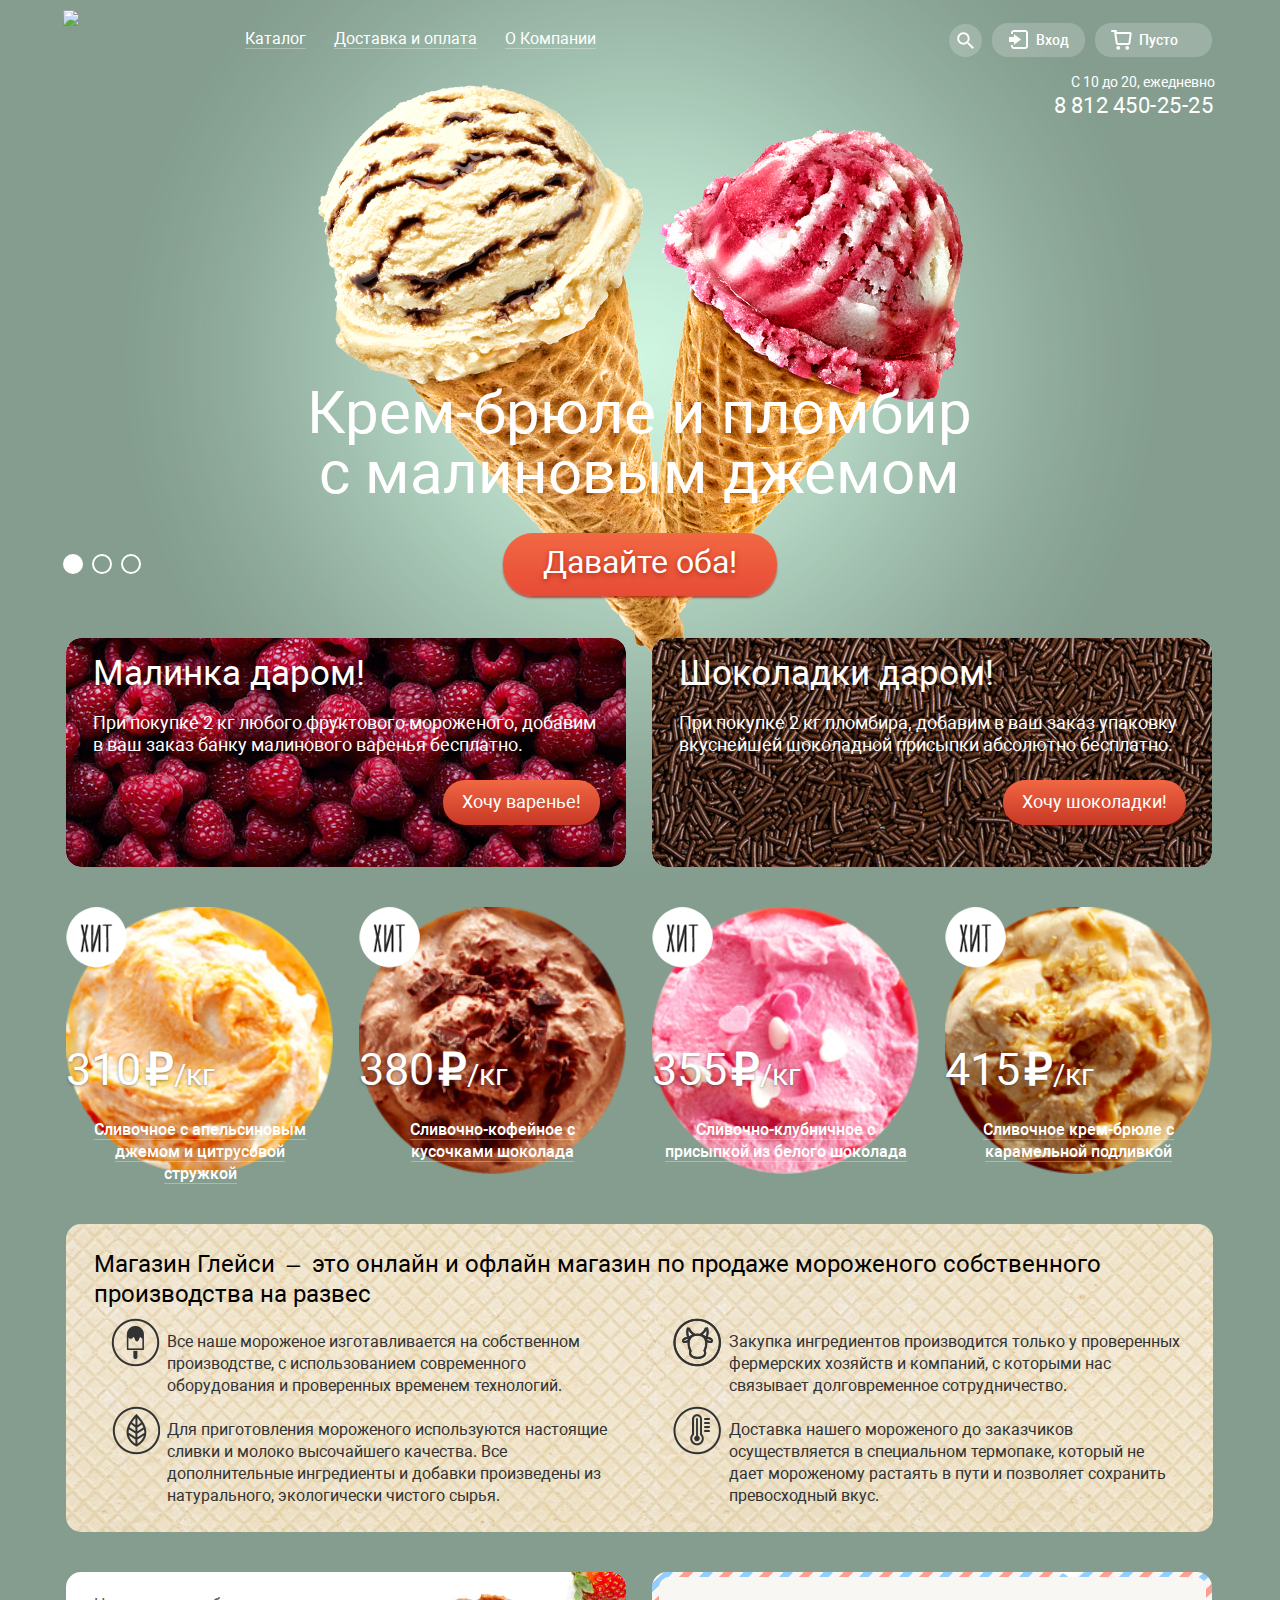
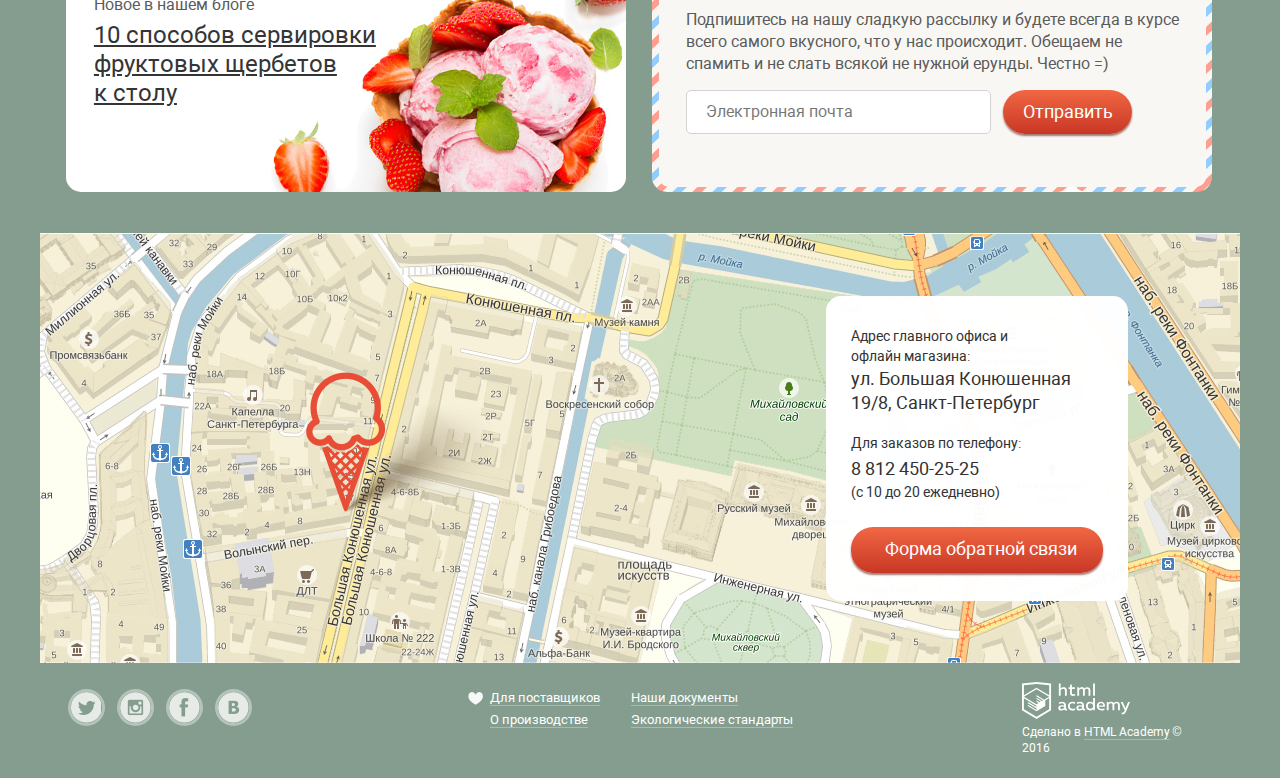
==== index.html @ 8b1af9d6 "Оптимизация" ====
<!DOCTYPE html>
<html lang="ru">
  <head>
    <meta charset="utf-8">
    <title>HTML Academy: Глейси</title>
    <meta name="keywords" content="">
    <meta name="description" content="">
    <link href="css/normalize.css" rel="stylesheet">
<!--    <link href='https://fonts.googleapis.com/css?family=Roboto:400,300,500,700,900&subset=cyrillic,latin' rel='stylesheet' type='text/css'>-->
    <link href=".min.css/style-min.css" rel="stylesheet">
  </head>  
  <body>
    <input type="radio" id="btn-1" name="toggle" checked>
    <input type="radio" id="btn-2" name="toggle">
    <input type="radio" id="btn-3" name="toggle">
    <div class="toggler-bg">
<!-- Хедер  -->
    <header class="main-page">
      <div class="header box-center">        
        <div class="logo">
          <img src="img/logo.svg" alt="Логотип компании" width="154" height="64">
        </div>
        <nav class="main-menu">
          <ul class="menu-list">
            <li class="catalog-list"><a href="#">Каталог</a>
              <ul class="menu-catalog">
                <li><a class="menu-item new" href="#">Новинки</a></li>
                <li><a class="menu-item" href="catalog.html">Сливочное</a></li>
                <li><a class="menu-item" href="#">Щербеты</a></li>
                <li><a class="menu-item" href="#">Фруктовый лед</a></li>
                <li><a class="menu-item" href="#">Мелорин</a></li>
              </ul>
            </li>
            <li><a href="#">Доставка и оплата</a></li>
            <li><a href="#">О Компании</a></li>          
          </ul>
        </nav>
        <div class="user">
          <div class="user-search">
            <a class="user-btn-search" href="search.html">Поиск</a>
            <div class="modal-content modal-search">
              <form class="search" action="http://example.ru/" method="get">
                <input class="modal-field" type="search" id="search-field" required>
                <div class="label-box">
                  <label class="modal-label" for="search-field">Что ищем?</label>
                </div>
              </form>
            </div>
          </div>
          <div class="user-login">
            <a class="user-btn-login" href="login.html">Вход</a>
            <div class="modal-content modal-enter">
              <form class="enter" action="http://example.ru/" method="get">
                <input class="modal-field" type="text" id="email-f" required>
                <div class="label-box">
                  <label class="modal-label" for="email-f">Электронная почта</label>
                </div>
                <input class="modal-field" type="password" id="password-field" required>
                <div class="label-box">
                  <label class="modal-label" for="password-field">Пароль</label>
                </div>
                <button class="mini-btn">Войти</button>
              </form>
              <div class="helper-wrapper">
                <div class="helper">
                  <a class="forget-pass" href="#">Забыли пароль?</a>
                  <a class="new-registration" href="#">Новая регистрация</a>
                </div>
              </div>
            </div>
          </div>
          <div class="user-basket">
            <a class="user-btn-basket" href="basket.html">Пусто</a>
            <div class="modal-content modal-basket-full">
              <div class="product-table">
                <div class="table-row">
                  <div class="table-cell cell-delete"></div>
                  <div class="table-cell cell-icon"></div>
                  <div class="table-cell cell-name"></div>
                  <div class="table-cell cell-amount"></div>
                  <div class="table-cell cell-price">300</div>
                </div>
                <div class="table-row">
                  <div class="table-cell cell-delete"></div>
                  <div class="table-cell cell-icon"></div>
                  <div class="table-cell cell-name"></div>
                  <div class="table-cell cell-amount"></div>
                  <div class="table-cell cell-price">450</div>
                </div>
                <span class="summ">Итого 750 руб.</span>
                <a class="mini-btn" href="basket.html">Оформить заказ</a>
              </div>
            </div>
          </div>
        </div>
        <div class="header-contact">        
          <span class="working-hour">
          С 10 до 20, ежедневно
          </span><br>
          <span class="tel">
          8 812 450-25-25
          </span>
        </div>    
      </div>
    </header>
<!--  Основная часть  -->
    <main>
      <div class="box-center">
<!-- Слайдер -->        
        <section class="slider-photo">          
          <div class="slider-controls">
            <label for="btn-1"></label>
            <label for="btn-2"></label>
            <label for="btn-3"></label>
          </div>
          <div class="slider-focus">
            <div class="slider-box clearfix">
              <div class="slider1">
                <p class="slider-title">Крем-брюле и пломбир с малиновым джемом</p>          
                <a href="catalog.html">Давайте оба!</a>
              </div>
              <div class="slider2">
                <p class="slider-title">Шоколадный пломбир и лимонный сорбет</p>         
                <a href="catalog.html">Давайте оба!</a>
              </div>
              <div class="slider3">
                <p class="slider-title">Пломбир с помадкой и клубничный щербет</p>         
                <a href="catalog.html">Давайте оба!</a>
              </div>
            </div>
          </div>
        </section>
<!--   Баннеры   -->
        <section class="banners block-row">
          <div class="banner-left col col-2">
            <span>Малинка даром!</span>
            <p>При покупке 2 кг любого фруктового мороженого, добавим в ваш заказ банку малинового варенья бесплатно.</p>
            <a class="mini-btn" href="catalog.html">Хочу варенье!</a>
          </div>
          <div class="banner-right col col-2">
            <span>Шоколадки даром!</span>
            <p>При покупке 2 кг пломбира, добавим в ваш заказ упаковку вкуснейшей шоколадной присыпки абсолютно бесплатно.</p>
            <a class="mini-btn" href="catalog.html">Хочу шоколадки!</a>
          </div>
        </section>
<!--    Популярные товары    -->
        <section class="catalog-hits block-row">
          <article class="catalog-item catalog-hit1 col col-1">
            <img class="catalog-hit-mark" src="img/hit.png" width="61" height="61" alt="Хит">
            <p class="catalog-price">310 &#8381;<span class="units">/кг</span></p>
            <p class="catalog-title">
              <a class="card-title" href="">Сливочное с апельсиновым джемом и цитрусовой стружкой</a>
            </p>
            <div class="mask mask1 mask-hit">
              <a class="mini-btn" href="">Быстрый просмотр</a>
            </div>
          </article>
          <article class="catalog-item catalog-hit2 col col-1">
            <img class="catalog-hit-mark" src="img/hit.png" width="61" height="61" alt="Хит">
            <p class="catalog-price">380 &#8381;<span class="units">/кг</span></p>
            <p class="catalog-title">
              <a class="card-title" href="">Сливочно-кофейное с кусочками шоколада</a>
            </p>
            <div class="mask mask2 mask-hit">
              <a class="mini-btn" href="">Быстрый просмотр</a>
            </div>
          </article>
          <article class="catalog-item catalog-hit3 col col-1">
            <img class="catalog-hit-mark" src="img/hit.png" width="61" height="61" alt="Хит">
            <p class="catalog-price">355 &#8381;<span class="units">/кг</span></p>
            <p class="catalog-title">
              <a class="card-title" href="">Сливочно-клубничное с присыпкой из белого шоколада</a>
            </p>
            <div class="mask mask3 mask-hit">
              <a class="mini-btn" href="">Быстрый просмотр</a>
            </div>
          </article>
          <article class="catalog-item catalog-hit4 col col-1">
            <img class="catalog-hit-mark" src="img/hit.png" width="61" height="61" alt="Хит">
            <p class="catalog-price">415 &#8381;<span class="units">/кг</span></p>
            <p class="catalog-title">
              <a class="card-title" href="">Сливочное крем-брюле с карамельной подливкой</a>
            </p>
            <div class="mask mask4 mask-hit">
              <a class="mini-btn" href="">Быстрый просмотр</a>
            </div>
          </article>
        </section>
<!--   О компании   -->
        <div class="block-row">
          <article class="about-block col col-4">
            <h2 class=about-title>Магазин Глейси  &#8211;  это онлайн и офлайн магазин по продаже мороженого собственного производства на развес</h2>
            <p class="ice-cream">Все наше мороженое изготавливается на собственном производстве, с использованием современного оборудования и проверенных временем технологий.</p>
            <p class="cow">Закупка ингредиентов  производится только у проверенных фермерских хозяйств и компаний, с которыми нас связывает долговременное сотрудничество.</p>
            <p class="leaf">Для приготовления мороженого используются настоящие сливки и молоко высочайшего качества. Все дополнительные ингредиенты и добавки произведены из натурального, экологически чистого сырья.</p>
            <p class="term">Доставка нашего мороженого до заказчиков осуществляется в специальном термопаке, который не дает мороженому растаять в пути и позволяет сохранить превосходный вкус.</p>
          </article>
        </div>
<!--  Блог и подписка   -->
        <div class="block-row">
          <section class="blog-news col col-2">
            <p>Новое в нашем блоге</p>
            <a href="#"><span>10 способов сервировки фруктовых           щербетов <br>к столу</span></a>
          </section>
          <section class="mailing col col-2">
            <div class="basic-background">
              <p>Подпишитесь на нашу сладкую рассылку и будете всегда в курсе всего самого вкусного, что у нас происходит. Обещаем не спамить и не слать всякой не нужной ерунды. Честно =) </p>
              <form class="subscription" action="http://example.ru/" method="post">
                <input type="email" name="email"                    placeholder="Электронная почта">
                <button class="mini-btn" type="submit" value="Отправить">Отправить</button>
              </form>
            </div>
          </section>
        </div>
      </div>
<!--    Карта    -->
        <section class="card-place">
<!--          <img class="card-marker" src="img/pin.png" width="218" height="142" alt="Маркер">-->
          <div class="yandex-map" id="yandex-map"></div>
          <div class="card-contacts">
            <h3>Адрес главного офиса и офлайн магазина:</h3>
            <p>ул. Большая Конюшенная 19/8, Санкт-Петербург</p>
            <h3>Для заказов по телефону:</h3>
            <p class="tel">8 812 450-25-25<br>
              <span>(с 10 до 20 ежедневно)</span>
            </p>
            <a class="card-btn mini-btn" href="wright-us.html">Форма обратной связи</a>
          </div>
        </section>
    </main>
<!--  Подвал  -->
    <footer>
      <div class="box-center clearfix ">
        <div class="social-btn">
          <a class="social social-tw" href="#">Твиттер</a>
          <a class="social social-inst" href="#">Инстаграм</a>
          <a class="social social-fb" href="#">Фейсбук</a>
          <a class="social social-vk" href="#">Вконтакте</a>
        </div>
        <div class="footer-menu">
          <ul class="footer-menu-col1">
            <li class="for-caterer"><a class="info" href="#">Для поставщиков</a></li>
            <li class="production"><a class="info" href="#">О производстве</a></li>
          </ul>
          <ul class="footer-menu-col2">  
            <li class="docs"><a class="info" href="#">Наши документы</a></li>
            <li class="ecostandarts"><a class="info" href="#">Экологические стандарты</a></li>
          </ul>
        </div>        
        <div class="footer-logo">
          <img class="logo-htmlacademy" src="img/logohtml.svg" alt="Логотип HTML Academy" width="108" height="37">    
          <p class="copyright">
            Сделано в <a href="#">HTML Academy</a> &copy; 2016
          </p>
        </div>
      </div>
    </footer>
    </div>
    
    <div class="modal-content modal-link">
      <button class="modal-content-close" type="button" title="Закрыть">Закрыть</button>
      <span class="link-title">Мы обязательно вам ответим!</span>
      <form class="link" action="http://example.ru/" method="post">
        <input class="modal-field" type="text" name="user-name" id="user-name-field" placeholder="Как вас зовут?">
<!--
        <div class="label-box">
          <label class="modal-label" for="user-name-field">Как вас зовут?</label>
        </div>
-->
        <input class="modal-field" type="email" name="email" id="email-field" placeholder="Ваша почта для ответа?">
<!--
        <div class="label-box">
          <label class="modal-label" for="email-field">Ваша почта для ответа?</label>
        </div>
-->
        <textarea class="modal-field" name="message" rows="5" id="message-field" placeholder="Напишите что-нибудь..."></textarea>
<!--
        <div class="label-box">
          <label class="modal-label" for="message-field">Напишите что-нибудь...</label>
        </div>
-->
        <button class="mini-btn" type="submit">Отправить</button>
      </form>
    </div>
    <div class="modal-overlay"></div>
    <script src=".min.js/js-min.js"></script>
    <script type="text/javascript" charset="utf-8" async src="https://api-maps.yandex.ru/services/constructor/1.0/js/?sid=_zTwKnUOYvzkFNjEjTNcR_Cw6zOc-7oM&amp;width=100%&amp;height=430&amp;id=yandex-map;lang=ru_RU&amp;sourceType=constructor&amp;scroll=true"></script>
  </body>
</html>
---- .min.css/style-min.css ----
@font-face{font-family:"Roboto";src:local("Roboto");src:url(../fonts/roboto.woff2) format("woff2");font-weight:400;font-style:normal}@font-face{font-family:"Roboto";src:local("Roboto");src:url(../fonts/roboto.woff2) format("woff2");font-weight:700;font-style:normal}@font-face{font-family:"Roboto Medium";src:local("Roboto Medium");src:url(../fonts/robotomedium.woff2) format("woff2");font-weight:400;font-style:normal}@font-face{font-family:"Roboto";src:local("Roboto");src:url(../fonts/roboto.woff) format("woff");font-weight:400;font-style:normal}@font-face{font-family:"Roboto";src:local("Roboto");src:url(../fonts/roboto.woff) format("woff");font-weight:700;font-style:normal}@font-face{font-family:"Roboto Medium";src:local("Roboto Medium");src:url(../fonts/robotomedium.woff) format("woff");font-weight:400;font-style:normal}*{margin:0;padding:0;box-sizing:border-box}body{font-family:"Roboto","Arial",serif;font-size:16px;line-height:22px;background:#849d8f;color:#fff}.box-center{min-width:900px;max-width:1200px;margin:0 auto;background:0 0}.block-row{margin:0 1.11%;padding:0 0 40px;font-size:0}.block-row .col{display:inline-block;margin:0 1.11%;vertical-align:top}.col-1{width:22.75%}.col-2{width:47.72%}.col-4{width:97.74%}.logo a,a{text-decoration:none}a{font-family:"Roboto","Arial",serif;font-size:16px;font-weight:700;line-height:18px;color:#fff}header .box-center{position:relative;min-height:75px;padding:10px 2.22% 0;z-index:1}header .box-center::after{content:"";display:table;clear:both}.header div.logo,.header nav{float:left}.header .logo{width:154px;font-size:0;margin-left:-5px}.logo a{display:block;width:154px}.header .main-menu{width:386px;margin-top:12px;margin-left:5px}.header .menu-list{width:100%;list-style:none}.menu-list>li{display:inline-block;margin-right:2px;padding-bottom:5px;vertical-align:middle;white-space:nowrap}.menu-list>li:first-of-type{margin-left:10px}.menu-list>li>a{display:block;margin-right:-4px;padding:8px 13px;color:#fff;text-decoration:none}.menu-list>li>a::after{display:block;content:"";height:1px;padding-top:0;background:rgba(255,255,255,.3)}.menu-list>li>a:hover{background:#f7f6f3;color:#000}.menu-list>li>a.active::after,.menu-list>li>a:active::after,.menu-list>li>a:hover::after,body>input[type=radio]{display:none}.menu-list>li>.active,.menu-list>li>a:active,.menu-list>li>a:hover{padding-top:8px;border-radius:16px;text-decoration:none;text-align:center}.menu-list>li>a:active{background:#ededed;color:#000;text-shadow:inset 0 2px 2px 0 #696969}.menu-list>li>.active{background:#d07058}.catalog-list{position:relative;z-index:2}.header .menu-catalog{position:absolute;top:38px;left:-5px;display:none;width:142px;list-style:none;background:#f8f7f4;border-radius:5px;box-shadow:0 20px 20px 0 #000}.menu-catalog .menu-item{display:block;padding:13px 20px 14px;font-size:14px;line-height:16px;font-weight:400;color:#323232;text-align:left;text-decoration:none}.menu-catalog a.new{font-family:"Roboto bold","Arial",serif;font-weight:700}.menu-catalog li:first-of-type::after{display:block;width:130px;height:1px;content:"";margin:0 8px 0 5px;background:rgba(0,0,0,.3)}.catalog-list:hover .menu-catalog{display:block;list-style:none}.menu-catalog li:hover{background:#fbded7}.menu-catalog li:first-of-type:hover{font-weight:700;background:#fbded7;border-radius:5px 5px 0 0}.menu-catalog li:last-of-type:hover{background:#fbded7;border-radius:0 0 5px 5px}.menu-catalog .menu-item:active{background:#f6b5a5}.menu-catalog li:first-of-type:active{font-weight:700;background:#f6b5a5;border-radius:5px 5px 0 0}.menu-catalog li:last-of-type:active{background:#f6b5a5;border-radius:0 0 5px 5px}.menu-catalog .menu-item.active{background:#d07058}.header .user{float:right;width:300px;margin-top:13px;text-align:right}.user .user-basket,.user .user-login,.user .user-search{position:relative;display:inline-block;margin-left:6px;padding-bottom:5px;vertical-align:bottom;text-align:right}.user-basket>a,.user-login>a,.user-search>a{display:inline-block;padding:9px 0;font-family:"Roboto Medium","Arial",serif;font-size:14px;line-height:16px;font-weight:400;background:rgba(255,255,255,.2);border-radius:16px;text-decoration:none;text-align:left;vertical-align:bottom}.user .user-btn-search{width:33px;height:33px;border-radius:50%;text-indent:-9999px;background:rgba(255,255,255,.2) url(../img/sprite.png) no-repeat -428px 3px}.user .user-btn-basket,.user .user-btn-login{position:relative;width:93px;padding-left:44px}.user .user-btn-login::before{position:absolute;top:6px;left:17px;width:24px;height:22px;content:"";background:url(../img/sprite.png) no-repeat -211px -4px}.user .user-btn-basket{width:117px}.user .user-btn-basket::before{position:absolute;top:5px;left:16px;width:22px;height:22px;content:"";background:url(../img/sprite.png) no-repeat -5px -3px}.user a[class^=user-btn]:hover{color:#000;background:#fff}.user a.user-btn-search:hover{background:#fff url(../img/sprite.png) no-repeat -455px 3px}.user .user-btn-login:hover::before{position:absolute;top:6px;left:18px;width:24px;height:22px;content:"";background:url(../img/sprite.png) no-repeat -239px -4px}.header .full-basket{position:relative;color:#323232;background:#fff}.header .full-basket::before{position:absolute;top:10px;left:19px;width:15px;height:10px;content:"";background:url(../img/sprite.png) no-repeat -36px -4px}.header .full-basket::after,.user .user-btn-basket:hover::before{position:absolute;top:5px;left:16px;width:22px;height:22px;content:"";background:url(../img/sprite.png) no-repeat -61px -3px}.header-contact{position:absolute;top:71px;right:2.22%;z-index:5;width:175px;text-align:right}.header-contact .working-hour{margin-right:-2px;font-family:"Roboto","Arial",serif;font-size:14px;line-height:18px;font-weight:700}.header-contact .tel{font-family:"Roboto","Arial",serif;font-size:22px;line-height:26px;font-weight:500;letter-spacing:.5px;word-spacing:-1px}main .box-center{position:relative;z-index:0;padding-top:1px;padding-bottom:2px}.slider-photo{position:relative;margin:0 1.11%}.slider-focus{width:100%;overflow:hidden}.slider-box{width:300%}.slider-box div[class^=slider]{float:left;width:33.33%;min-height:562px;text-align:center}.clearfix:after{content:"";display:table;clear:both}.slider-controls{position:absolute;top:478px;left:1px;z-index:20;width:100px;text-align:center}.slider-controls label{display:inline-block;width:20px;height:20px;margin-right:5px;background-color:transparent;border:2px solid #fff;border-radius:50%;cursor:pointer}p.slider-title{display:block;width:690px;margin:307px auto 50px;font-family:"Roboto","Arial",serif;font-size:60px;line-height:60px;font-weight:700;text-align:center;vertical-align:bottom}.slider-box a{width:300px;height:30px;padding:10px 40px 15px;border-radius:30px;text-align:center;background:linear-gradient(#f26843,#e74b36);font-size:32px;text-decoration:none;text-shadow:0 2px 5px rgba(160,32,11,.76);box-shadow:0 2px 2px 0 rgba(172,16,0,.64)}.slider-box a:active,.slider-box a:hover{background:linear-gradient(#f58669,#ec6f5e);box-shadow:0 2px 2px 0 #ac1000}.slider-box a:active{box-shadow:0 -2px 2px 0 #ac1000}#btn-1:checked~.toggler-bg .slider-box{transform:translate(0)}#btn-2:checked~.toggler-bg .slider-box{transform:translate(-33.33%)}#btn-3:checked~.toggler-bg .slider-box{transform:translate(-66.67%)}#btn-1:checked~.toggler-bg{background:url(../img/ice-cream1.png) no-repeat 50% 85px,#849d8f url(../img/lighting1.png) no-repeat 50% 0}#btn-2:checked~.toggler-bg{background:url(../img/ice-cream2.png) no-repeat 50% 85px,#8996a6 url(../img/lighting2.png) no-repeat 50% 0}#btn-3:checked~.toggler-bg{background:url(../img/ice-cream3.png) no-repeat 50% 85px,#9d8b84 url(../img/lighting3.png) no-repeat 50% 0}#btn-1:checked~.toggler-bg label[for=btn-1],#btn-2:checked~.toggler-bg label[for=btn-2],#btn-3:checked~.toggler-bg label[for=btn-3]{background-color:#fff}.banner-left,.banner-right{min-height:229px;padding:15px 2.26%;font-family:"Roboto","Arial",serif;font-size:18px;font-weight:700;line-height:22px;border-radius:15px}.banner-left{background:url(../img/raspberry-bg1200.jpg) no-repeat}.banner-right{background:url(../img/chocolate-bg1200.jpg) no-repeat}.banners span{font-size:35px;line-height:41px}.banners p{margin:18px 0 24px}.banners a{float:right;display:block}.mini-btn{height:45px;padding:10px 19px;font-family:"Roboto","Arial",serif;font-size:18px;line-height:24px;font-weight:700;color:#fff;background:linear-gradient(#f16743,#c83725);border-radius:22px;text-decoration:none;box-shadow:0 2px 2px 0 rgba(85,8,0,.54);cursor:pointer}.mini-btn:hover{background:linear-gradient(#f58669,#ec6f5e);box-shadow:0 1px 2px 0 #ac1000}.mini-btn:active{background:linear-gradient(#d74632,#e1613e);box-shadow:0 -1px 2px 0 #ac1000}.catalog-item{position:relative;min-height:276px;margin-top:1px;padding-top:66px;font-size:16px;line-height:22px;z-index:1;background-size:100%}.catalog-hit-mark{position:absolute;top:0;left:0;width:61px;height:61px;z-index:5}.catalog-item .catalog-price,.catalog-item .units{font-weight:600;line-height:45px;text-shadow:0 1px 3px rgba(49,50,53,.5)}.catalog-item .catalog-price{position:relative;margin-top:74px;text-align:left;word-spacing:-7px;z-index:5;font-size:45px}.catalog-item .units{font-size:30px}.catalog-item .catalog-title{position:relative;z-index:5;display:block;width:96%;margin-top:10px;padding-top:12px;padding-left:4.17%;text-align:center}.catalog-item .card-title{padding-bottom:0;font-family:"Roboto Medium","Arial",serif;font-size:16px;line-height:22px;font-weight:500;text-align:center;color:#fff;border-bottom:1px solid rgba(255,255,255,.3)}.breadcrumbs .breadcrumbs-menu:active,.breadcrumbs .breadcrumbs-menu:hover,.catalog-item .card-title:active,.catalog-item .card-title:hover{color:#ffbc9e;border-bottom:1px solid rgba(255,188,158,.3)}.catalog-hit1{background:url(../img/catalog-card1.png) no-repeat 50% 0;background-size:100%}.catalog-hit2{background:url(../img/catalog-card2.png) no-repeat 50% 0;background-size:100%}.catalog-hit3{background:url(../img/catalog-card3.png) no-repeat 50% 0;background-size:100%}.catalog-hit4{background:url(../img/catalog-card4.png) no-repeat 50% 0;background-size:100%}.about-block{padding:25px 2.33%;font-size:0;background:url(../img/waffle-pattern.jpg);color:#000;border-radius:15px}h2.about-title{font-family:"Roboto","Arial",serif;font-size:24px;line-height:30px;font-weight:500;text-align:left;white-space:pre-wrap}.about-block p{position:relative;display:inline-block;width:41.4%;margin:22px 0 0 6.7%;padding:0;font-size:16px;line-height:22px;color:#323232;font-weight:400;vertical-align:top}.about-block p:nth-of-type(2n+1){width:42%;margin-right:2.8%}.about-block p::before{position:absolute;top:-13px;left:-56px;content:"";width:49px;height:49px;background:url(../img/sprite.png) no-repeat}.about-block .ice-cream::before{background-position:-620px -5px}.about-block .cow::before{background-position:-152px -5px}.about-block .leaf::before{background-position:-376px -5px}.about-block .term::before{background-position:-679px -5px}.block-row:last-of-type{padding-bottom:39px}.blog-news p,.mailing p{margin-bottom:5px;font-size:16px;line-height:22px;color:#5a5a5a;font-weight:500}.mailing p{margin-top:13px;margin-bottom:15px}.blog-news,.mailing{min-height:220px;border-radius:15px}.blog-news{padding:22px 2.35% 30px;background:url(../img/strawberry-bg1200.jpg) no-repeat right}.blog-news a{display:inline-block;width:285px;font-size:24px;line-height:29px;font-weight:700;color:#353535;border-bottom:none;text-decoration:underline}.blog-news span{background:rgba(255,255,255,.4)}.blog-news a:active,.blog-news a:hover{color:#e84d37}.mailing{background:#849d8f url(../img/post-fon.jpg)}.mailing .basic-background{width:97.62%;min-height:210px;margin:5px 1.25%;background-color:#f8f7f4;padding:19px 4.77%;border-radius:10px}.card-place .card-contacts,.catalog-center h1,.mailing form{font-family:"Roboto","Arial",serif;font-size:16px;line-height:24px;font-weight:400}.breadcrumbs li,.mailing input{display:inline-block;vertical-align:top}.mailing input{width:61.9%;margin-right:8px;padding:9px 3.76%;border-radius:5px;background-color:#fff;box-shadow:none;outline:none;border:1px solid #d3d3d2}.mailing button{display:inline-block;width:129px;height:44px;outline:none;border:none}.card-place{position:relative;min-height:430px;background:url(../img/map1200.jpg) no-repeat center}.card-place .card-contacts{position:absolute;bottom:62px;left:50%;width:302px;height:305px;margin-left:14.5%;padding:20px 25px;font-size:18px;color:#323232;font-weight:700;background-color:rgba(255,255,255,.98);border-radius:15px}.card-contacts p{margin:1px 0 18px}.card-contacts .tel{margin:6px 0 18px;line-height:20px}.card-contacts h3,.card-contacts span{display:block;width:172px;margin:10px 0 0;font-size:14px;line-height:20px;font-weight:400}.card-contacts span{margin:3px 0 0}.card-contacts .card-btn{display:block;height:46px;margin-top:25px;padding:10px 22px 10px 34px}main .catalog-center{padding-top:7px;padding-bottom:1px}.breadcrumbs{margin:10px 0 0 20px}.breadcrumbs ul{list-style:none;padding:1px 0 0}.breadcrumbs li{font-size:14px;font-weight:400;white-space:pre-wrap;word-spacing:-.3px}.breadcrumbs .breadcrumbs-menu{font-family:"Roboto Medium","Arial",serif;font-size:14px;font-weight:400;border-bottom:1px solid rgba(255,255,255,.3)}.catalog-center h1{margin-top:2px;margin-left:20px;margin-bottom:19px;font-size:35px;line-height:41px;text-align:left;font-weight:700}.filters{margin:0 20px;text-align:left}.filters fieldset,.filters input{display:inline-block;background:rgba(255,255,255,.2)}.filters .range-controls,.filters fieldset,.filters input,.filters select{vertical-align:middle;font-family:"Roboto Medium","Arial",serif;font-size:16px;line-height:18px}.filters select{background:rgba(255,255,255,.2);position:relative;width:250px;z-index:5;padding:7px 10px;background:0 0;border:none;outline:none;color:#fff;cursor:pointer;display:block}.filters .range-controls{display:inline-block}.filters .range-controls,.filters .select-container{margin-top:7px;margin-right:10px;border-radius:18px}.fatness,.filters input[type=submit]{border-radius:18px}.fatness{margin-top:7px;margin-right:10px;padding:8px 10px 7px}.filters .select-container{position:relative;display:inline-block;overflow:hidden;width:194px;padding:0 23px 0 0;color:#fff;background:rgba(255,255,255,.2);vertical-align:middle;cursor:pointer}.filters .select-container::after{position:absolute;top:16px;right:15px;display:inline-block;width:8px;height:5px;content:"";color:#fff;background:url(../img/sprite.png) no-repeat -490px -5px}.filters select:hover{color:#000;background:0 0}.filters .select-container:hover,.filters input[type=submit]:hover{color:#000;background:#fff}.filters .select-container:hover::after{position:absolute;top:16px;left:171px;display:block;width:8px;height:5px;content:"";background:url(../img/sprite.png) no-repeat -507px -6px}.filters select:focus{color:#000;background:#fff}.filters .max-price,.filters .min-price,.filters .price-controls,.filters form>label{display:inline-block;font-family:"Roboto Medium","Arial",serif;font-size:14px;line-height:16px;font-weight:500;vertical-align:bottom}.filters .price-controls,.filters form>label{margin:6px 17px 0;background:0 0;width:170px}.price-controls span{white-space:pre-wrap}.filters .max-price,.filters .min-price{width:25px;color:#fff;border:none;outline:none;box-shadow:none;background:#849d8f}.filters .range-controls{position:relative;width:220px;min-height:36px;padding:7px 16px;overflow:hidden;background:rgba(255,255,255,.2)}.range-controls .scale{display:inline-block;width:188px;height:4px;margin-left:0;margin-top:9px;background-color:rgba(248,247,244,.5)}.range-controls .bar{width:105px;height:4px;margin-left:25px;background-color:#f8f7f4}.range-controls .toggle{position:absolute;display:block;top:7px;left:35px;width:21px;height:21px;background:#f8f7f4;cursor:pointer;border-radius:50%;box-shadow:0 2px 2px 0 rgba(0,0,0,.1)}.range-controls .max-toggle{margin-left:98px}.range-controls .toggle:hover{width:24px;height:24px;box-shadow:0 2px 2px 0 rgba(0,0,0,.1)}.filters .label-fatness{margin-left:42px}.filters .fatness{width:415px;margin-right:0}.fatness input[type=radio],.filler input[type=checkbox]{display:none}.fatness label{margin-right:9px;margin-left:5px;padding-left:30px;cursor:pointer}.fatness label,.filler label{position:relative;display:inline-block}.fatness label:last-of-type,.filler label:last-of-type{margin-right:0}.fatness label::before{position:absolute;display:block;top:-2px;left:0;width:19px;height:19px;content:"";background:0 0;border:1px solid #fff;border-radius:50%}input[name^=fat]:checked+label::after{position:absolute;top:3px;left:5px;display:block;width:11px;height:11px;content:"";background:#fff;border-radius:50%}.filters .filler{width:700px;margin:7px 0 40px;padding:7px 10px;background:rgba(255,255,255,.2);border-radius:18px}.filler label{margin-right:12px;margin-left:5px;padding-left:32px;cursor:pointer}.filler label::before{position:absolute;display:block;top:-2px;left:0;width:18px;height:18px;content:"";background:0 0;border:1px solid #fff;border-radius:5px}.filler label:active::before,.filler label:hover::before,input[type=checkbox]:checked+label:active::before,input[type=checkbox]:checked+label:hover::before{width:16px;height:16px;border:2px solid #fff}input[type=checkbox]:checked+label::before{background:url(../img/sprite.png) no-repeat -93px -6px}input[type=checkbox]:checked+label:active::before,input[type=checkbox]:checked+label:hover::before{background:url(../img/sprite.png) no-repeat -94px -7px}.filters .fieldset-title{display:block;width:250px;margin-top:16px}.filters input[type=submit]{width:145px;margin:-37px 0 0 11px;padding:8px 10px 5px;color:#fff;background:rgba(255,255,255,.2);outline:none;box-shadow:none;border:2px solid #fff;cursor:pointer}.filters input[type=submit]:active{color:#323232;background:#fff;opacity:.8;box-shadow:inset 0 2px 2px 0 #6c6d6c}.catalog .catalog-item{position:relative;margin-bottom:38px;background-size:100%}.catalog p.catalog-price{position:relative;margin-top:72px;margin-bottom:15px;z-index:5}.catalog .catalog-title{position:relative;width:96%;margin-top:0;padding-top:9px;padding-left:4.17%;z-index:5}.item5{background:url(../img/catalog-card5.png) no-repeat 50% 0}.item6{background:url(../img/catalog-card6.png) no-repeat 50% 0}.item7{background:url(../img/catalog-card7.png) no-repeat 50% 0}.item8{background:url(../img/catalog-card8.png) no-repeat 50% 0}.item9{background:url(../img/catalog-card9.png) no-repeat 50% 0}.item10{background:url(../img/catalog-card10.png) no-repeat 50% 0}.item11{background:url(../img/catalog-card11.png) no-repeat 50% 0}.item12{background:url(../img/catalog-card12.png) no-repeat 50% 0}.catalog-item .mask{display:none;position:absolute;top:-9px;left:50%;width:110%;z-index:4;transform:translateX(-50%);padding:9px 10px;background-color:rgba(255,255,255,.3);background-repeat:no-repeat;background-position:center 9px;background-size:90.91%;border-radius:5px;box-shadow:0 20px 20px 0 rgba(0,0,0,.4)}.mask .mini-btn{position:relative;display:block;width:194px;margin:290px auto 8px;padding:11px 13px 13px;z-index:6;text-align:center}.catalog-item .mask1{background-image:url(../img/catalog-card1.png)}.catalog-item .mask2{background-image:url(../img/catalog-card2.png)}.catalog-item .mask3{background-image:url(../img/catalog-card3.png)}.catalog-item .mask4{background-image:url(../img/catalog-card4.png)}.catalog-item .mask5{background-image:url(../img/catalog-card5.png)}.catalog-item .mask6{background-image:url(../img/catalog-card6.png)}.catalog-item .mask7{background-image:url(../img/catalog-card7.png)}.catalog-item .mask8{background-image:url(../img/catalog-card8.png)}.catalog-item .mask9{background-image:url(../img/catalog-card9.png)}.catalog-item .mask10{background-image:url(../img/catalog-card10.png)}.catalog-item .mask11{background-image:url(../img/catalog-card11.png)}.catalog-item .mask12{background-image:url(../img/catalog-card12.png)}.catalog-item:hover{z-index:2}.catalog-item:hover .mask{display:block}.catalog-item:hover .card-title{border-bottom:none}.catalog-hits .mask-hit{padding-top:7px}.page-number{min-width:200px;margin:43px 10px 0;padding-bottom:30px;font-size:16px;white-space:nowrap;border-bottom:1px solid rgba(255,255,255,.3)}.page-number ul{margin-right:-10px;list-style:none;text-align:right}.page-number li{display:inline-block;vertical-align:middle;text-align:center;line-height:26px}.page-number a,.page-number span{display:block;width:27px;height:26px;margin:0 2px 0 -3px;padding-top:5px;text-decoration:none;font-size:16px;color:#fff;line-height:18px;font-weight:500;text-align:center}.page-number a:hover{border-radius:50%;background:rgba(255,255,255,.2);color:#fff}.page-number a:active{border-radius:50%;background:#fff;color:#323232}.page-number .prev,.page-number .prev:active,.page-number .prev:hover{background:url(../img/sprite.png) no-repeat -533px 1px;text-indent:-9999px}.page-number .next,.page-number .next:active,.page-number .next:hover{background:url(../img/sprite.png) no-repeat -515px 1px;text-indent:-9999px}.page-number .current-page{border-radius:50%;background:#fff;color:#323232}.page-number .disabled{opacity:.2}.catalog-center .block-row:last-of-type{padding-bottom:0}footer .box-center{padding:19px 2.22% 22px}footer .box-center,footer a{font-size:13px;line-height:16px;font-weight:400;text-align:center}.social-btn a,footer .footer-menu,footer img,footer p,footer ul{display:inline-block;vertical-align:middle}footer .social-btn{float:left;padding-top:10px;padding-left:3px}footer .social{width:31px;height:31px;margin-right:15px;border-bottom:none;box-shadow:0 0 0 3px #c2cec7;border-radius:50%;text-align:center;background:url(../img/sprite.png);opacity:.8;text-indent:-9999px}footer .social-tw{background-position:-738px -5px}footer .social-inst{background-position:-336px -5px}footer .social-fb{background-position:-270px -5px}footer .social-vk{background-position:-778px -5px}footer .social-fb:hover,footer .social-inst:hover,footer .social-tw:hover,footer .social-vk:hover{opacity:1;box-shadow:0 0 0 3px rgba(255,255,255,.8)}footer a.social-fb:active,footer a.social-inst:active,footer a.social-tw:active,footer a.social-vk:active{opacity:.8;box-shadow:inset 0 2px 2px 0 rgba(0,0,0,.4),0 0 0 3px rgba(255,255,255,.8)}.footer-menu{margin-left:-50px;padding-left:40px;text-align:left}.footer-menu ul{list-style:none}.footer-menu-col2{margin-left:22px}.footer-menu li{padding-left:6px}.footer-menu .docs,.footer-menu .for-caterer{margin-top:8px;margin-bottom:6px}.ecostandarts,.production{margin-bottom:0}.footer-menu .for-caterer{position:relative}.footer-menu .for-caterer::before{position:absolute;top:1px;left:-16px;display:block;content:"";width:15px;height:14px;background:url(../img/sprite.png) no-repeat -311px -4px}.copyright a,.footer-menu a{border-bottom:1px solid rgba(255,255,255,.3)}.copyright a:active,.copyright a:hover,.footer-menu a:active,.footer-menu a:hover{color:#ffbc9e;border-bottom:1px solid rgba(255,188,158,.3)}.footer-logo{float:right;width:190px;margin-right:0;text-align:left}footer .copyright{width:190px;margin:5px 0 0}.copyright a,.modal-content,footer .copyright{line-height:16px;font-weight:400}.copyright a,footer .copyright{font-family:"Roboto","Arial",serif;font-size:12px;color:#fefefe}.modal-content{position:absolute;top:36px;right:0;display:none;z-index:10;padding:20px 15px;font-size:13px;color:#333;background-color:#f8f7f4;box-shadow:0 20px 20px 0 rgba(0,0,0,.4);border-radius:5px}.modal-content form{border:none;outline:none;box-shadow:none;background:0 0}.modal-content .label-box{position:relative;display:block}.modal-content label{position:absolute;top:-55px;left:15px;display:block;padding:0;pointer-events:none;font-size:16px;font-weight:400;line-height:24px;color:#999}.modal-content .modal-field{padding:10px 15px;background:#fff;border:1px solid #d3d3d2;border-radius:5px;outline:none;font-size:16px;font-weight:700;line-height:24px;color:#000}.modal-content .modal-field:hover{border:3px solid #d3d3d2;padding:9px 13px}.modal-content .modal-field:focus{border:3px solid #5b9ddf;padding:9px 13px}.modal-content .modal-field:valid{font-weight:700}.modal-field:focus+.label-box .modal-label,.modal-field:valid+.label-box .modal-label{transform:translateY(-27px);font-size:11px;line-height:13px}.modal-field:focus+.label-box .modal-label{color:#5b9ddf}.modal-search{width:341px;min-height:84px;padding-bottom:0;text-align:center}.modal-search input{width:311px;margin-bottom:20px}.user-basket.full:hover .modal-basket-full,.user-login:hover .modal-enter,.user-search:hover .modal-search{display:block}.modal-enter{width:277px;min-height:214px;padding:20px 17px 22px 19px}.modal-enter input{width:241px;margin-bottom:20px}.modal-enter button{float:left;outline:none;border:none;display:block;width:100px;padding:10px 25px}.modal-enter .helper-wrapper{position:relative;top:5px;left:121px;width:119px;min-height:40px}.modal-enter .helper{position:absolute;color:#323232;text-align:left}.helper-wrapper a{display:block;width:119px;margin-bottom:5px;padding:0;color:#323232;font-size:13px;line-height:16px;font-weight:400;text-decoration:underline;vertical-align:bottom}.modal-basket-full{width:540px;min-height:186px;padding:26px 14px 12px 16px;text-align:right}.modal-basket-full .product-table,.modal-basket-full span{display:block;margin-bottom:15px}.modal-basket-full a.mini-btn{display:inline-block;vertical-align:bottom}.modal-basket-full .product-table{display:table;width:510px;border-bottom:1px solid #cacac7}.modal-basket-full .table-row{display:table-row;width:100%;margin-bottom:19px}.modal-basket-full .table-cell{display:table-cell;text-align:left}.modal-basket-full .cell-delete{width:4.9%;padding-top:11px;padding-right:14px}.modal-basket-full .btn-delete{position:relative;width:11px;height:11px;border:none;outline:none;cursor:pointer;background:0 0}.modal-basket-full .btn-delete::after,.modal-basket-full .btn-delete::before{position:absolute;top:5px;left:-2px;content:"";width:14px;height:1px;background:#353535}.modal-basket-full .btn-delete::before{transform:rotate(45deg)}.modal-basket-full .btn-delete::after{transform:rotate(-45deg)}.modal-basket-full .cell-icon{width:9%;padding-right:14px;vertical-align:middle}.modal-basket-full .cell-name{width:45%;padding-top:11px}.modal-basket-full .cell-amount,.modal-basket-full .cell-price{width:23.5%;padding-top:11px;text-align:center}.modal-basket-full .cell-price{width:15%}.product-table span{display:inline-block;margin:0;padding:0;color:#999}.modal-basket-full .summ{font-size:15px;font-weight:700}@keyframes scale{0%{transform:scale(0) translateY(-2500px)}70%{transform:scale(1.3) translateY(100px)}90%{transform:scale(.8) translateY(0)}to{transform:scale(1)}}@keyframes shake{0%,to{transform:skewX(0)}10%,30%,50%,70%,90%{transform:skewX(-10deg)}20%,40%,60%,80%{transform:skewX(10deg)}}.modal-link{position:fixed;top:20%;left:50%;display:none;width:478px;max-width:100%;min-height:443px;margin-left:-239px;padding:18px 25px 27px 24px;z-index:100;text-align:left;border-radius:10px}.modal-content-close{position:absolute;top:16px;right:16px;width:16px;height:16px;font-size:0;border:0;outline:0;cursor:pointer;background-color:transparent}.modal-content-close::after,.modal-content-close::before{position:absolute;top:7px;right:-2px;width:20px;height:2px;content:"";background-color:#000}.modal-content-close::before{transform:rotate(45deg)}.modal-content-close::after{transform:rotate(-45deg)}.modal-link .link-title{display:block;margin-bottom:20px;font-size:24px;line-height:28px;font-weight:500;color:#323232}.modal-link input,.modal-link textarea{font-size:16px;line-height:24px;font-weight:400;color:#999}.modal-link input{width:267px;margin-bottom:20px}.modal-link textarea{width:428px;margin-bottom:25px}.modal-link button{float:right;outline:none;border:none;cursor:pointer}.modal-link-show{display:block;animation-name:scale;animation-duration:1s}.modal-overlay{position:fixed;top:0;left:0;z-index:50;display:none;width:100%;height:100%;background:rgba(0,0,0,.5)}.modal-overlay-show{display:block}.modal-error{animation:shake 1s}
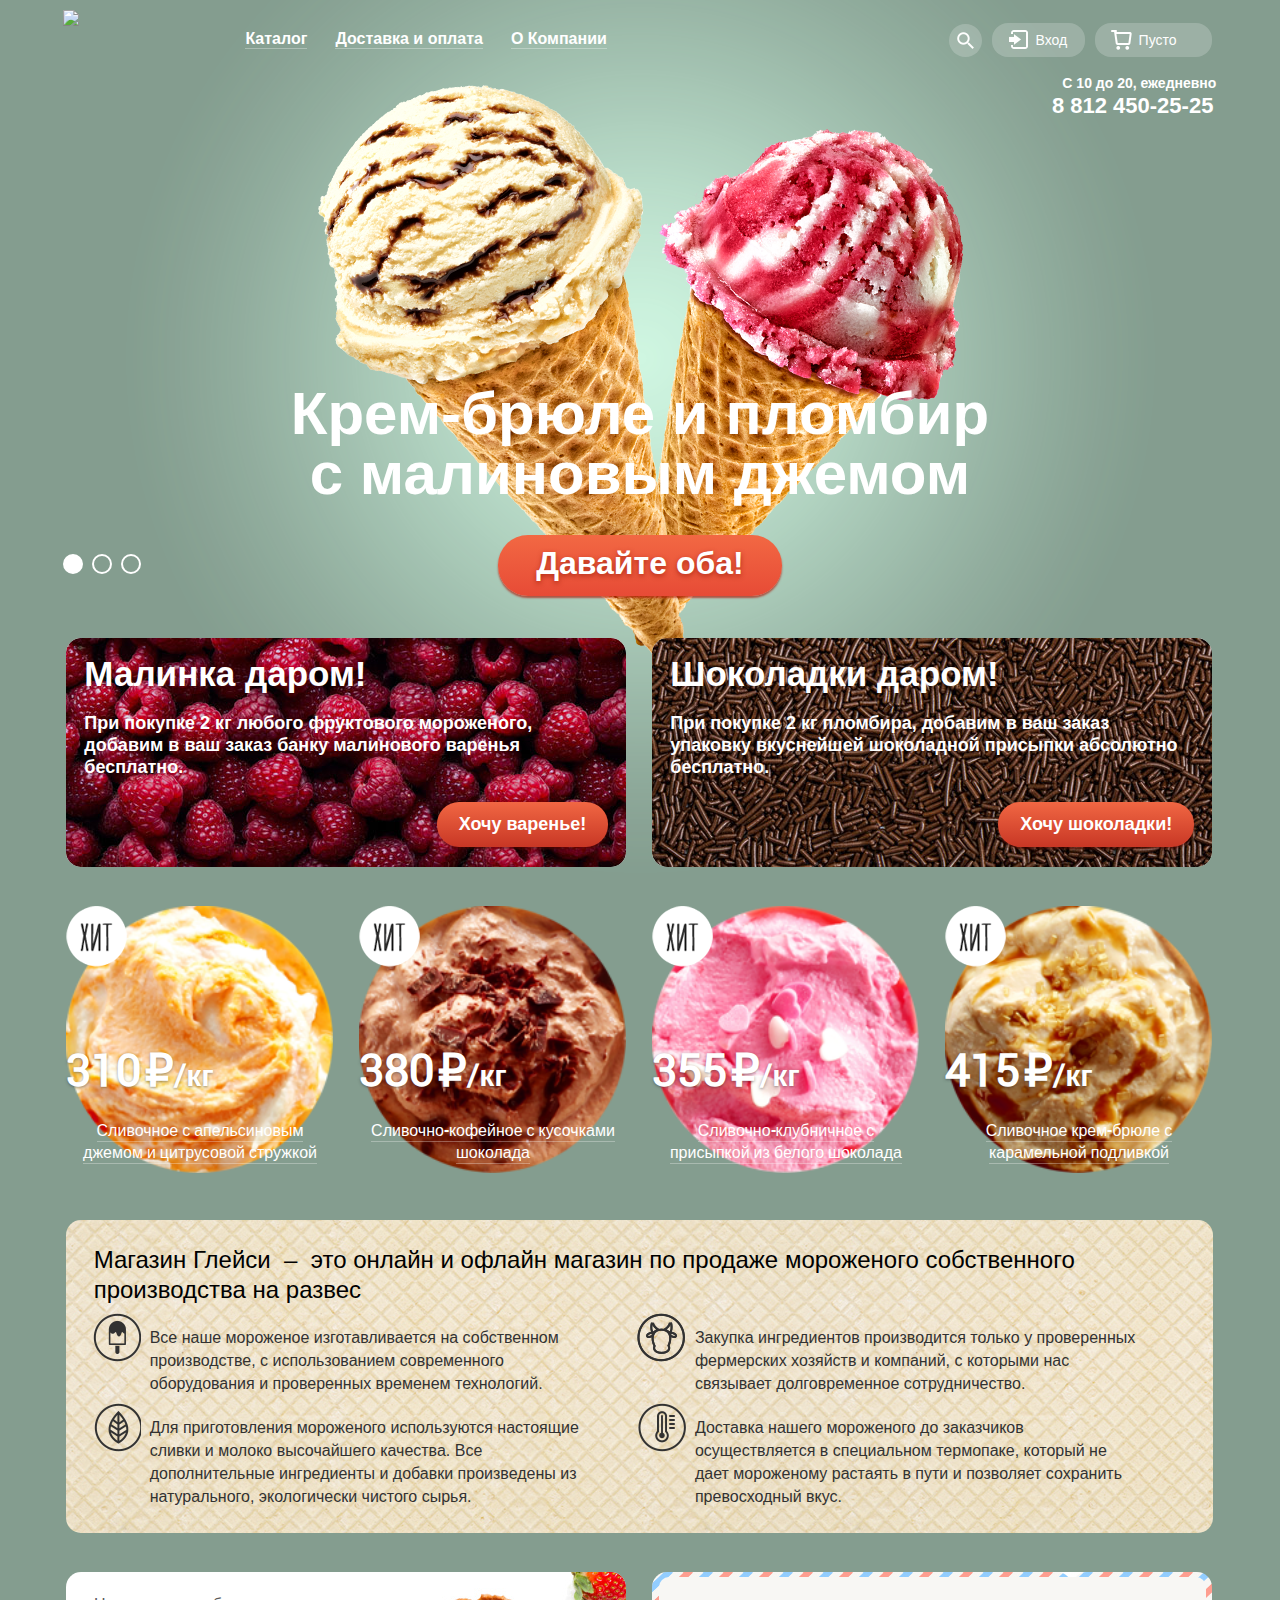
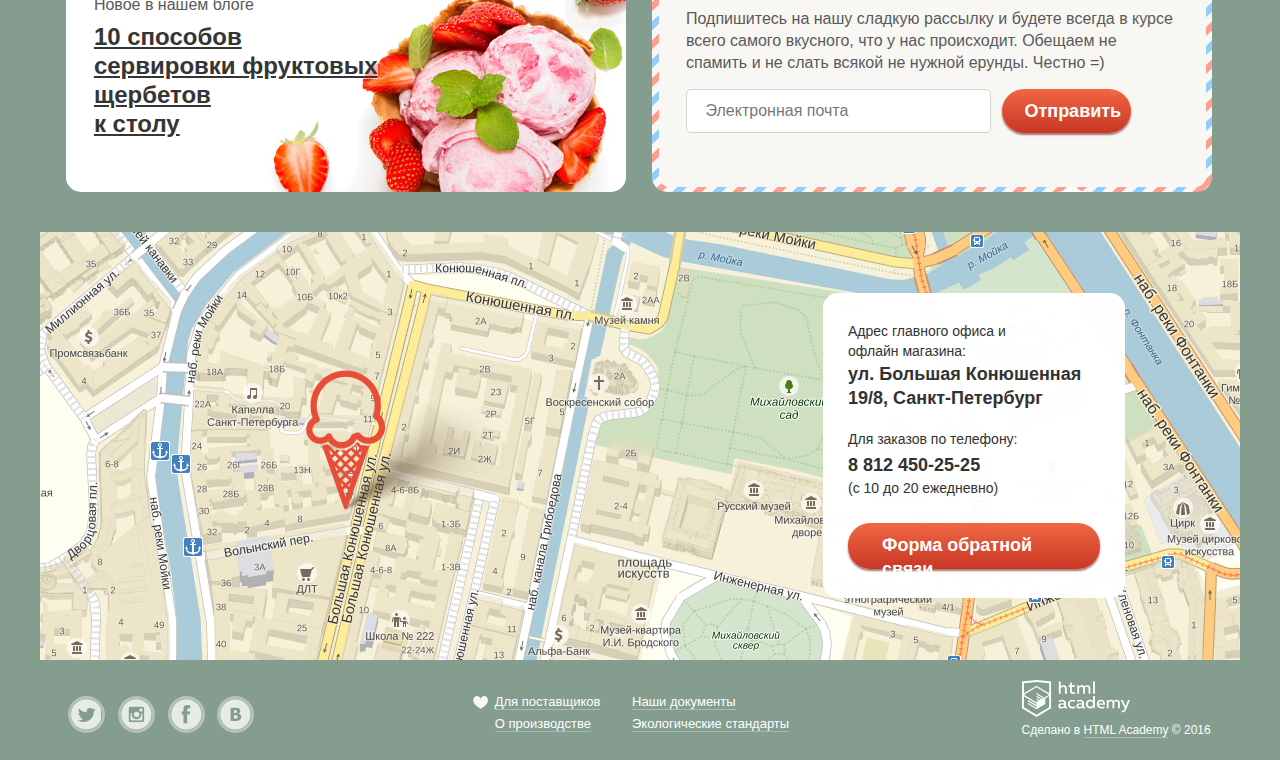
==== commit abfecb67: "Исправления" ====
--- a/index.html
+++ b/index.html
@@ -6,8 +6,7 @@
     <meta name="keywords" content="">
     <meta name="description" content="">
     <link href="css/normalize.css" rel="stylesheet">
-<!--    <link href='https://fonts.googleapis.com/css?family=Roboto:400,300,500,700,900&subset=cyrillic,latin' rel='stylesheet' type='text/css'>-->
-    <link href=".min.css/style-min.css" rel="stylesheet">
+    <link href="css/style.css" rel="stylesheet">
   </head>  
   <body>
     <input type="radio" id="btn-1" name="toggle" checked>
@@ -283,7 +282,7 @@
       </form>
     </div>
     <div class="modal-overlay"></div>
-    <script src=".min.js/js-min.js"></script>
+    <script src="js.min.js/js-min.js"></script>
     <script type="text/javascript" charset="utf-8" async src="https://api-maps.yandex.ru/services/constructor/1.0/js/?sid=_zTwKnUOYvzkFNjEjTNcR_Cw6zOc-7oM&amp;width=100%&amp;height=430&amp;id=yandex-map;lang=ru_RU&amp;sourceType=constructor&amp;scroll=true"></script>
   </body>
 </html>
--- a/css/style.css
+++ b/css/style.css
@@ -0,0 +1,2049 @@
+@font-face {
+    font-family: 'Roboto Regular';
+    src: url('../fonts/Roboto-Regular-webfont.eot');
+    src: url('../fonts/Roboto-Regular-webfont.eot?#iefix') format('embedded-opentype'),
+         url('../fonts/Roboto-Regular-webfont.woff') format('woff'),
+         url('../fonts/Roboto-Regular-webfont.ttf') format('truetype'),
+         url('../fonts/Roboto-Regular-webfont.svg#robotoregular') format('svg');
+    font-weight: normal;
+    font-style: normal;
+}
+@font-face {
+    font-family: 'Roboto Bold';
+    src: url('../fonts/Roboto-Bold-webfont.eot');
+    src: url('../fonts/Roboto-Bold-webfont.eot?#iefix') format('embedded-opentype'),
+         url('../fonts/Roboto-Bold-webfont.woff') format('woff'),
+         url('../fonts/Roboto-Bold-webfont.ttf') format('truetype'),
+         url('../fonts/Roboto-Bold-webfont.svg#robotobold') format('svg');
+    font-weight: normal;
+    font-style: normal;
+}
+@font-face {
+    font-family: 'Roboto Medium';
+    src: url('../fonts/Roboto-Medium-webfont.eot');
+    src: url('../fonts/Roboto-Medium-webfont.eot?#iefix') format('embedded-opentype'),
+         url('../fonts/Roboto-Medium-webfont.woff') format('woff'),
+         url('../fonts/Roboto-Medium-webfont.ttf') format('truetype'),
+         url('../fonts/Roboto-Medium-webfont.svg#robotomedium') format('svg');
+    font-weight: normal;
+    font-style: normal;
+}
+/*
+Содержание:
+Шапка - 130
+  Логотип
+  Главное меню - 159
+    Выпадающее меню - 228
+  Блок пользователя - 294
+  Часы работы и телефон - 412
+Главная - 436
+  Слайдер - 443
+  Баннеры - 549
+  Хиты - 597
+  О компании - 673
+  Блок и подписка - 726
+  Карта - 804
+Каталог - 859
+  Хлебные крошки - 866
+  Фильтры - 906
+  Карточки товара - 1156 (Маски - 1199)
+  Переключатель страниц - 1259
+Подвал - 1337
+  Соцблок - 1348
+  Меню - 1403
+Модальные окна - 1472
+  Окно поиска - 1504
+  Окно входа - 1517
+  Корзина - 1560
+  Форма обратной связи - 1656
+Спрайты - 1762
+*/
+*{
+  margin: 0;
+  padding: 0;
+  box-sizing: border-box;
+}
+body {
+  font-family: "Roboto Regular", "Arial", serif;
+  font-size: 16px;
+  line-height: 22px;
+  font-weight: 400;
+  background: #849d8f;
+  color: #ffffff;
+}
+.box-center {
+  min-width: 900px;
+  max-width: 1200px;
+  margin: 0 auto;
+  background: transparent;
+}
+.block-row {
+/*  margin: 0 10px;*/
+  margin: 0 1.11%;
+  padding: 0 0 39px;
+  font-size: 0;
+}
+.block-row .col {
+  display: inline-block;
+/*  margin: 0 10px;*/
+  margin: 0 1.11%;
+  vertical-align: top;
+}
+.col-1 {
+  width: 22.75%;
+}
+.col-2 {
+  width: 47.72%;
+}
+.col-4 {
+  width: 97.74%;
+}
+a {
+  font-family: "Roboto Medium", "Arial", serif;
+  font-size: 16px;
+  font-weight: 500;
+  line-height: 18px;
+  color: #ffffff;
+  text-decoration: none;
+}
+/*Подчеркивание ссылок:
+  border-bottom: 1px solid rgba(256,256,256, 0.3);
+или
+a::after {
+  display: block;
+  content: "";
+  height: 1px;
+  padding-top: 0;
+  background: rgba(256,256,256, 0.3);
+}
+*/
+/*Хедер*/
+header .box-center {
+  position: relative;
+  /* Позиционирование задано только ради величины z-index (отображение выпадающего меню) и блока Часы работы/телефон */
+  min-height: 75px;
+/*  padding: 10px 20px 0;*/
+  padding: 10px 2.22% 0;
+  z-index: 1;
+}
+header .box-center::after {
+  content: "";
+  display: table;
+  clear: both;
+}
+.header div.logo,
+.header nav {
+  float: left;
+}
+.header .logo {
+  width: 154px;
+/*  width: 17.11%;*/
+  font-size: 0;
+  margin-left: -5px;
+}
+.logo a {
+  display: block;
+  width: 154px;
+/*  width: 17.11%;*/
+  text-decoration: none;
+}
+.header .main-menu {
+   width: 398px;
+/*  width: 46.02%;*/
+  margin-top: 12px;
+  margin-left: 5px;
+/*  margin-left: 1.11%;*/
+}
+.header .menu-list {
+/*  width: 365px;*/
+  width: 100%;
+  list-style: none;
+}
+.menu-list>li {
+  display: inline-block;
+  padding-bottom: 5px;
+  vertical-align: middle;
+  white-space: nowrap;
+}
+.menu-list>li:first-of-type {
+  margin-left: 10px;
+/*  margin-left: 2.74%;*/
+}
+.menu-list>li>a {
+  display: block;
+  margin-right: -2px;
+  padding: 8px 13px;
+  color: #ffffff;
+  text-decoration: none;
+  font-family: "Roboto", "Arial", serif;
+  font-size: 16px;
+  font-weight: 700;
+  line-height: 18px;
+}
+.menu-list>li>a::after {
+  display: block;
+  content: "";
+  height: 1px;
+  padding-top: 0;
+  background: rgba(256,256,256, 0.3);
+}
+.menu-list>li>a:hover {
+  padding-top: 8px;
+  border-radius: 16px;
+  background: #f7f6f3;
+  color: #000000;
+  text-align: center;
+  text-decoration: none;
+}
+.menu-list>li>a:hover::after {
+  display: none;
+}
+.menu-list>li>a:active {
+  padding-top: 8px;
+  border-radius: 16px;
+  background: #ededed;
+  color: #000000;
+  text-align: center;
+  text-decoration: none;
+  text-shadow: inset 0 2px 2px 0 #696969;
+}
+.menu-list>li>a:active::after {
+  display: none;
+}
+.menu-list>li>.active {
+  padding-top: 8px;
+  border-radius: 16px;
+  background: #d07058;
+  text-decoration: none;
+  text-align: center;
+}
+.menu-list>li>a.active::after {
+  display: none;
+}
+.catalog-list {
+  position: relative;
+  z-index: 2;
+}
+/*Выпадающее подменю*/
+.header .menu-catalog {
+  position: absolute;
+  top: 38px;
+  left: -5px;
+  display: none;
+  width: 142px;
+  list-style: none;
+  background: #f8f7f4;
+  border-radius: 5px;
+  box-shadow: 0 20px 20px 0 #000000;
+}
+.menu-catalog .menu-item {
+  display: block;
+  padding: 13px 20px 14px;
+  font-size: 14px;
+  line-height: 16px;
+  font-weight: 400;
+  color: #323232;
+  text-align: left;
+  text-decoration: none;
+}
+.menu-catalog a.new {
+  font-family:  "Roboto", "Arial", serif;
+  font-weight: 700;
+}
+.menu-catalog li:first-of-type::after {
+  display: block;
+  width: 130px;
+  height: 1px;
+  content:"";
+  margin: 0 8px 0 5px;
+  background: rgba(0,0,0, 0.3);
+}
+.catalog-list:hover .menu-catalog {
+  display: block;
+  list-style: none;
+}
+.menu-catalog li:hover {
+  background: #fbded7;
+}
+.menu-catalog li:first-of-type:hover {
+  font-weight: bold;
+  background: #fbded7;
+  border-radius: 5px 5px 0 0;
+}
+.menu-catalog li:last-of-type:hover {
+  background: #fbded7;
+  border-radius: 0 0 5px 5px;
+}
+.menu-catalog .menu-item:active {
+  background: #f6b5a5;
+}
+.menu-catalog li:first-of-type:active {
+  font-weight: bold;
+  background: #f6b5a5;
+  border-radius: 5px 5px 0 0;
+}
+.menu-catalog li:last-of-type:active {
+  background: #f6b5a5;
+  border-radius: 0 0 5px 5px;
+}
+.menu-catalog .menu-item.active {
+  background: #d07058;
+}
+/*Блок пользователя*/
+.header .user {
+  float: right;
+  width: 300px;
+/*  width: 33.33%;*/
+  margin-top: 13px;
+  text-align: right;
+}
+.user .user-search,
+.user .user-login,
+.user .user-basket {
+  position: relative;
+  display: inline-block;
+  margin-left: 6px;
+/*  margin-left: 2%;*/
+  padding-bottom: 5px;
+  vertical-align: bottom;
+  text-align: right;
+}
+.user-search>a,
+.user-login>a,
+.user-basket>a {
+  display: inline-block;
+/*  height: 32px;*/
+  padding: 9px 0;
+  font-family: "Roboto", "Arial", serif;
+  font-size: 14px;
+  line-height: 16px;
+  font-weight: 500;
+  background: rgba(255, 255, 255, 0.2);
+  border-radius: 16px;
+  text-decoration: none;
+  text-align: left;
+  vertical-align: bottom;
+}
+.user .user-btn-search {
+  width: 33px;
+  height: 33px;
+  border-radius: 50%;
+  text-indent: -9999px;
+  background: rgba(255, 255, 255, 0.2) url("../img/sprite.png") no-repeat -428px 3px;
+}
+.user .user-btn-login {
+  position: relative;
+  width: 93px;
+  padding-left: 44px;
+}
+.user .user-btn-login::before {
+  position: absolute;
+  top:6px;
+  left: 17px;  
+  width: 24px;
+  height: 22px;
+  content:"";
+  background: transparent url("../img/sprite.png") no-repeat -211px -4px;
+}
+.user .user-btn-basket {
+  position: relative;
+  width: 117px;
+  padding-left: 44px;
+}
+.user .user-btn-basket::before {
+  position: absolute;
+  top:5px;
+  left: 16px;  
+  width: 22px;
+  height: 22px;
+  content:"";
+  background: transparent url("../img/sprite.png") no-repeat -5px -3px;
+}
+.user a[class^="user-btn"]:hover {
+  color: #000000;
+  background: #ffffff;
+}
+.user a.user-btn-search:hover {
+  background: #ffffff url("../img/sprite.png") no-repeat -455px  3px;
+}
+.user .user-btn-login:hover::before {
+  position: absolute;
+  top:6px;
+  left: 18px;  
+  width: 24px;
+  height: 22px;
+  content:"";
+  background: transparent url("../img/sprite.png") no-repeat -239px -4px;
+}
+.user .user-btn-basket:hover::before {
+  position: absolute;
+  top:5px;
+  left: 16px;  
+  width: 22px;
+  height: 22px;
+  content:"";
+  background: transparent url("../img/sprite.png") no-repeat -61px -3px;
+}
+.header .full-basket {
+  position: relative;
+  color: #323232;
+  background: #ffffff;
+}
+.header .full-basket::before {
+  position: absolute;
+  top:10px;
+  left: 19px;  
+  width: 15px;
+  height: 10px;
+  content:"";
+  background: transparent url("../img/sprite.png") no-repeat -36px -4px;
+  }
+.header .full-basket::after {
+  position: absolute;
+  top:5px;
+  left: 16px;  
+  width: 22px;
+  height: 22px;
+  content:"";
+  background: transparent url("../img/sprite.png") no-repeat -61px -3px;
+}
+/*Блок телефон-часы работы*/
+.header-contact {
+  position: absolute;
+  top: 71px;
+  right: 2.22%;
+  z-index: 5;
+  width: 175px;
+  text-align: right;
+}
+.header-contact .working-hour {
+  margin-right: -3px;
+  font-family: "Roboto", "Arial", serif;
+  font-size: 14px;
+  line-height: 18px;
+  font-weight: 700;
+}
+.header-contact .tel {
+  font-family: "Roboto", "Arial", serif;
+  font-size: 22px;
+  line-height: 26px;
+  font-weight: 700;
+/*
+  letter-spacing: 0.5px;
+  word-spacing: -1px;
+*/
+}
+main .box-center {
+  position: relative;/*Позиционирование задано только ради величины z-index*/
+  z-index: 0;
+  padding-top:1px;
+  padding-bottom: 2px;
+}
+/*Главная - слайдер*/
+.slider-photo {
+  position: relative;
+/*  margin: 0 10px;*/
+  margin: 0 1.11%;
+}
+body> input[type=radio] {
+  display: none;
+}
+.slider-focus {
+/*  width: 880px;*/
+  width: 100%;
+  overflow: hidden;
+}
+.slider-box{
+/*  width: 2640px;*/
+  width: 300%;
+}
+.slider-box div[class^="slider"] {
+  float: left;
+/*  width: 880px;*/
+  width: 33.33%;
+  min-height: 562px;
+  text-align: center;
+}
+.clearfix:after {
+  content: "";
+  display: table;
+  clear: both;
+}
+.slider-controls {
+  position: absolute;
+  top: 478px;
+  left: 1px;
+  z-index: 20;
+  width: 100px;
+  text-align: center;
+}
+.slider-controls label {
+  display: inline-block;
+  width: 20px;
+  height: 20px;
+  margin-right: 5px;
+  background-color: transparent;
+  border: 2px solid #ffffff;
+  border-radius: 50%;
+  cursor: pointer;
+}
+p.slider-title {
+  display: block;
+  width: 700px;
+/*  margin: 308px 0 50px 98px;*/
+  margin: 308px auto 37px;
+  font-family: "Roboto", "Arial", serif;
+  font-size: 60px;
+  line-height: 60px;  
+  font-weight: 700;
+  text-align: center;
+  vertical-align: bottom;
+}
+.slider-box a {
+  width: 300px;
+  height: 30px;
+  padding: 10px 38px 15px;
+  border-radius: 30px;
+  text-align: center;
+  font-family: "Roboto", "Arial", serif;
+  font-size: 32px;
+  line-height: 44px;  
+  font-weight: 700;
+  text-decoration: none;
+  background: -webkit-linear-gradient(#f26843,#e74b36);
+  background: linear-gradient(#f26843,#e74b36);
+  text-shadow: 0px 2px 5px rgba(160, 32, 11, 0.76);
+  box-shadow: 0px 2px 2px 0 rgba(172, 16, 0, 0.64);
+}
+.slider-box a:hover {
+  background: -webkit-linear-gradient(#f58669,#ec6f5e);
+  background: linear-gradient(#f58669,#ec6f5e);
+  box-shadow: 0px 2px 2px 0 #ac1000;
+}
+.slider-box a:active {
+  background: -webkit-linear-gradient(#f58669,#ec6f5e);
+  background: linear-gradient(#f58669,#ec6f5e);
+  box-shadow: 0px -2px 2px 0 #ac1000;
+}
+#btn-1:checked ~ .toggler-bg .slider-box { 
+    -webkit-transform: translate(0); 
+            transform: translate(0);
+}
+#btn-2:checked ~ .toggler-bg .slider-box { 
+    -webkit-transform: translate(-33.33%); 
+            transform: translate(-33.33%);
+}
+#btn-3:checked ~ .toggler-bg .slider-box { 
+    -webkit-transform: translate(-66.67%); 
+            transform: translate(-66.67%);
+}
+#btn-1:checked ~ .toggler-bg { 
+    background: 
+    url("../img/ice-cream1.png") no-repeat 50% 85px,
+    #849d8f url("../img/lighting1.png") no-repeat 50% 0;
+}
+#btn-2:checked ~ .toggler-bg { 
+    background: 
+    url("../img/ice-cream2.png") no-repeat 50% 85px,
+    #8996a6 url("../img/lighting2.png") no-repeat 50% 0;
+}
+#btn-3:checked ~ .toggler-bg { 
+    background: 
+    url("../img/ice-cream3.png") no-repeat 50% 85px,
+    #9d8b84 url("../img/lighting3.png") no-repeat 50% 0;
+}
+#btn-1:checked ~ .toggler-bg label[for="btn-1"],
+#btn-2:checked ~ .toggler-bg label[for="btn-2"],
+#btn-3:checked ~ .toggler-bg label[for="btn-3"] {
+    background-color: #ffffff;
+}
+/*Главная - Баннеры*/
+.banner-left,
+.banner-right {
+  min-height: 229px;
+  padding: 15px 18px;
+  font-family: "Roboto", "Arial", serif;
+  font-size: 18px;
+  font-weight: 700;
+  line-height: 22px;
+  border-radius: 15px;
+}
+.banner-left {
+  background: transparent url(../img/raspberry-bg1200.jpg) no-repeat;
+}
+.banner-right {
+  background: transparent url(../img/chocolate-bg1200.jpg) no-repeat;
+}
+.banners span {
+  font-family: inherit;
+  font-size: 35px;
+  line-height: 41px;
+  font-weight: 700;
+}
+.banners p {
+  margin: 18px 0 24px;
+}
+.banners a {
+  float: right;
+  display: block;
+}
+.mini-btn {
+  height: 45px;
+  padding: 10px 22px;
+  font-family: inherit;
+  font-size: 18px;
+  line-height: 24px;
+  font-weight: 700;
+  color: #ffffff;
+  background: -webkit-linear-gradient(#f16743,#c83725);
+  background: linear-gradient(#f16743,#c83725);
+  border-radius: 22px;
+  text-decoration: none;
+  box-shadow: 0px 2px 2px 0.00px rgba(85, 8, 0, 0.54);
+  cursor: pointer;
+}
+.mini-btn:hover {  
+  background: -webkit-linear-gradient(#f58669,#ec6f5e);  
+  background: linear-gradient(#f58669,#ec6f5e);
+  box-shadow: 0px 1px 2px 0.00px #ac1000;
+}
+.mini-btn:active {  
+  background: -webkit-linear-gradient(#d74632,#e1613e);  
+  background: linear-gradient(#d74632,#e1613e);
+  box-shadow: 0px -1px 2px 0.00px #ac1000;
+}
+/*Карточки каталога*/
+.catalog-item {
+  position: relative;
+  min-height: 276px;
+  margin-top: 1px;
+  padding-top: 66px;
+  font-size: 16px;
+  line-height: 22px;
+  z-index: 1;
+  background-size: 100%;
+}
+.catalog-hit-mark {
+  position: absolute;
+  top: 0;
+  left: 0;
+  width: 61px;
+  height: 61px;
+  z-index: 5;
+}
+.catalog-item .catalog-price {
+  position: relative;
+  margin-top: 74px;
+  font-size: 45px;
+  font-weight: 600;
+  line-height: 45px;
+  text-align: left;
+  word-spacing: -7px;
+  text-shadow: 0px 1px 3px rgba(49, 50, 53, 0.5);
+  z-index: 5;
+}
+.catalog-item .units {
+  font-size: 30px;
+  font-weight: 600;
+  line-height: 45px;
+  text-shadow: 0px 1px 3px rgba(49, 50, 53, 0.5);
+}
+.catalog-item .catalog-title {
+  position: relative;
+  z-index: 5;
+  display: block;
+/*  width: 192px;*/
+  width: 96%;
+  margin-top: 10px;
+  padding-top: 12px;
+/*  padding-left: 8px;*/
+  padding-left: 4.17%;
+  text-align: center;
+}
+.catalog-item .card-title {
+  padding-bottom: 0;
+  font-family: "Roboto Medium", "Arial", serif;
+  font-size: 16px;
+  line-height: 22px;  
+  font-weight: 500;
+  text-align: center;
+  color: #ffffff;
+  border-bottom: 1px solid rgba(256,256,256, 0.3);
+}
+.catalog-item .card-title:hover {
+  color: #ffbc9e;
+  border-bottom: 1px solid rgba(255,188,158, 0.3); 
+}
+.catalog-item .card-title:active {
+  color: #ffbc9e;
+  border-bottom: 1px solid rgba(255,188,158, 0.3);
+}
+.catalog-hit1 {
+  background: transparent url("../img/catalog-card1.png") no-repeat 50% 0;
+  background-size: 100%;
+}
+.catalog-hit2 {
+  background: transparent url("../img/catalog-card2.png") no-repeat 50% 0;
+  background-size: 100%;
+}
+.catalog-hit3 {
+  background: transparent url("../img/catalog-card3.png") no-repeat 50% 0;
+  background-size: 100%;
+}
+.catalog-hit4 {
+  background: transparent url("../img/catalog-card4.png") no-repeat 50% 0;
+  background-size: 100%;
+}
+/*Главная - О компании*/
+.about-block {
+/*  min-height: 372px;*/
+/*  padding: 25px 20px 0;*/
+  padding: 25px 2.33%;
+  font-size: 0;
+  background: transparent url(../img/waffle-pattern.jpg);
+  color: #000000;
+  border-radius: 15px;
+}
+h2.about-title {
+  font-family: "Roboto", "Arial", serif;
+  font-size: 24px;
+  line-height: 30px;
+  font-weight: 500;
+  text-align: left;
+  white-space: pre-wrap;
+}
+.about-block p {
+  position: relative;
+  display: inline-block;
+/*  width: 342px;*/
+  width: 41.2%;
+  margin: 21px 0 0 56px;
+/*  margin: 22px 0 0 6.7%;*/
+  padding: 0;
+  font-family: "Roboto", "Arial", serif;
+  font-size: 16px;
+  line-height: 23px;
+  color: #323232;
+  font-weight: 400;
+  vertical-align: top;
+}
+.about-block p:nth-of-type(2n+1) {
+/*  width: 343px;*/
+  width: 42%;
+/*  margin-right: 22px;*/
+  margin-right: 2.8%;
+}
+.about-block p::before {
+  position: absolute;
+  top: -13px;
+  left: -58px;
+  content:"";
+  width: 49px;
+  height: 49px;
+  background: transparent url("../img/sprite.png") no-repeat;
+}
+.about-block .ice-cream::before {
+  background-position: -619px -5px;
+}
+.about-block .cow::before {
+  background-position: -152px -5px;
+}
+.about-block .leaf::before {
+  background-position: -375px -5px;
+}
+.about-block .term::before {
+  background-position: -678px -5px;
+}
+/*Главная - блог и подписка*/
+.block-row:last-of-type {
+  padding-bottom: 38px;
+}
+.blog-news p,
+.mailing p {
+  margin-bottom: 6px;
+  font-family: "Roboto", "Arial", serif;
+  font-size: 16px;
+  line-height: 22px;
+  color: #5a5a5a;
+  font-weight: 400;
+}
+.blog-news {
+  min-height: 220px;
+/*  padding: 22px 20px 30px;*/
+  padding: 22px 2.35% 30px;
+  background: transparent url("../img/strawberry-bg1200.jpg") no-repeat right;
+  border-radius: 15px;
+}
+.blog-news a {
+  display: inline-block;
+  width: 285px;
+  font-family: "Roboto", "Arial", serif;
+  font-size: 24px;
+  line-height: 29px;
+  font-weight: 700;
+  color: #353535;
+  border-bottom: none;
+  text-decoration: underline;
+}
+.blog-news span {
+  background: rgba(256,256,256,0.6);
+}
+.blog-news a:hover {
+  color: #e84d37;
+}
+.blog-news a:active {
+  color: #e84d37;
+}
+.mailing {
+  min-height: 220px;
+  background: transparent url("../img/post-fon.jpg");
+  border-radius: 15px;
+}
+.mailing .basic-background {
+/*  width: 410px;*/
+  width: 97.62%;
+  min-height: 210px;
+/*  margin: 5px;*/
+  margin: 5px 1.25%;
+  background-color: #f8f7f4;
+/*  padding: 15px 20px;*/
+  padding: 18px 4.78%;
+  border-radius: 10px;
+}
+.mailing p {
+  margin-top: 13px;
+  margin-bottom: 15px; 
+}
+.mailing form {
+  font-family: "Roboto", "Arial", serif;
+  font-size: 16px;
+  line-height: 24px;
+  font-weight: 400;
+}
+.mailing input {
+  display: inline-block;
+/*  width: 229px;*/
+  width: 61.85%;
+  margin-right: 7px;
+/*  padding: 8px 15px;*/
+  padding: 9px 3.76%;
+  border-radius: 5px;
+  vertical-align: top;
+  background-color: #ffffff;
+  box-shadow: none;
+  outline: none;
+  border: 1px solid #d3d3d2;
+}
+.mailing button {
+  display: inline-block;
+  width: 129px;
+  height: 44px;
+  outline: none;
+  border: none;
+}
+/*Карта*/
+.card-place {
+  position: relative;
+  min-height: 428px;
+  background: transparent url("../img/map1200.jpg") no-repeat center;
+}
+.card-place .card-contacts {
+  position: absolute;
+  bottom: 62px;
+  left: 50%;
+  width: 302px;
+  height: 305px;
+/*  margin-left: 128px;*/
+  margin-left: 14.3%;
+  padding: 18px 25px;
+  font-family: "Roboto", "Arial", serif;
+  font-size: 18px;
+  line-height: 24px;
+  color: #323232;
+  font-weight: 700;
+  background-color: rgba(255, 255, 255, 0.98);
+  border-radius: 15px;
+}
+.card-contacts p {
+  margin: 1px 0 19px;
+}
+.card-contacts .tel {
+  margin: 6px 0 18px;
+  line-height: 20px;
+}
+.card-contacts h3,
+.card-contacts span {
+  display: block;
+  width: 172px;
+  margin: 10px 0 0;
+  font-size: 14px;
+  line-height: 20px;
+  font-weight: 400;
+}
+.card-contacts span {
+  margin-top: 3px;
+}
+.card-contacts .card-btn {
+  display: block;
+  height: 46px;
+  margin-top: 25px;
+  padding: 10px 22px;
+  padding-left: 34px;
+}
+/*
+.card-place .card-marker {
+  position: absolute;
+  bottom: 149px;
+  right: 50%;
+  width: 218px;
+  height: 142px;
+  margin-right: 46px;
+  margin-right: 3%;
+}
+*/
+/*Каталог - основная часть*/
+
+main .catalog-center {
+  padding-top: 7px;
+  padding-bottom: 1px;
+}
+/*Каталог - Хлебные крошки*/
+.breadcrumbs {
+  margin: 10px 0 0 20px;
+}
+.breadcrumbs ul {
+  list-style: none;
+  padding: 0;
+  padding-top: 1px;
+}
+.breadcrumbs li {
+  display: inline-block;
+  vertical-align: top;
+  font-size: 14px;
+  font-weight: 400;
+  white-space: pre-wrap;
+  word-spacing: -0.3px;
+}
+.breadcrumbs .breadcrumbs-menu {
+  font-family: "Roboto Medium", "Arial", serif;
+  font-size: 14px;
+  font-weight: 400;
+  border-bottom: 1px solid rgba(256,256,256, 0.3);
+}
+.breadcrumbs .breadcrumbs-menu:hover {
+  color: #ffbc9e;
+  border-bottom: 1px solid rgba(255,188,158, 0.3); 
+}
+.breadcrumbs .breadcrumbs-menu:active {
+  color: #ffbc9e;
+  border-bottom: 1px solid rgba(255,188,158, 0.3); 
+}
+.catalog-center h1 {
+  margin-top: 2px;
+  margin-left: 20px;
+  margin-bottom: 20px;
+  font-family: "Roboto", "Arial", serif;
+  font-size: 35px;
+  line-height: 41px;  
+  text-align: left;
+  font-weight: 700;
+}
+/*Каталог - Фильтры*/
+.filters {
+  margin: 0 20px;
+  text-align: left;
+}
+.filters fieldset,
+.filters select,
+.filters input,
+.filters .range-controls {
+  display: inline-block;
+  vertical-align: middle;
+  font-family: "Roboto", "Arial", serif;
+  font-size: 16px;
+  line-height: 18px;
+  font-weight: 500;
+  background: rgba(255, 255, 255, 0.2);
+}
+.filters .select-container,
+.filters .range-controls,
+.filters input[type=submit],
+.fatness {
+  margin-top: 7px;
+  margin-right: 10px;
+  padding: 8px 10px 7px;
+  border-radius: 18px;
+}
+.filters .select-container {
+  position: relative;
+  display: inline-block;
+  overflow: hidden;
+  width: 194px;
+  padding: 0;
+  padding-right: 23px;
+  color: #ffffff;
+  background: rgba(255, 255, 255, 0.2);
+  vertical-align: middle;
+  cursor: pointer;
+}
+.filters .select-container::after {
+  position: absolute;
+  top: 16px;
+  right: 15px;
+  display: inline-block;
+  width: 8px;
+  height: 5px;
+  content: "";
+  color: #ffffff;
+  background: transparent url("../img/sprite.png") no-repeat -490px -5px;
+}
+.filters select {
+  position: relative;
+  display: block;
+  width: 250px;
+  z-index: 5;
+  padding: 7px 10px;
+  background: transparent;
+  border: none;
+  outline: none;
+  color: #ffffff;
+  cursor: pointer;
+}
+.filters select:hover {
+  color: #000000;
+  background: transparent;
+}
+.filters .select-container:hover {
+  color: #000000;
+  background: #ffffff;
+}
+.filters .select-container:hover::after {
+  position: absolute;
+  top: 16px;
+  left: 171px;
+  display: block;
+  width: 8px;
+  height: 5px;
+  content: "";
+  background: transparent url("../img/sprite.png") no-repeat -507px -6px;
+}
+.filters select:focus {
+  color: #000000;
+  background: #ffffff;
+}
+.filters form>label,
+.filters .price-controls{
+  display: inline-block;
+  margin: 6px 17px 0;
+  width: 170px;
+  font-family: "Roboto", "Arial", serif;
+  font-size: 14px;
+  line-height: 16px;
+  font-weight: 500;
+  vertical-align: bottom;
+  background: transparent;
+}
+.price-controls span {
+  white-space: pre-wrap;  
+}
+.filters .min-price,
+.filters .max-price {
+  display: inline-block;
+  width: 25px;
+  font-family: "Roboto", "Arial", serif;
+  font-size: 14px;
+  line-height: 16px;
+  font-weight: 500;
+  color: #ffffff;
+  vertical-align: bottom;
+  border: none;
+  outline: none;
+  box-shadow: none;
+  background: #849d8f;
+}
+.filters .range-controls {
+  position: relative;
+  width: 220px;
+  min-height: 36px;
+  padding: 7px 16px;
+  overflow: hidden;
+  background: rgba(255, 255, 255, 0.2);
+}
+.range-controls .scale {
+  display: inline-block;
+  width: 188px;
+  height: 4px;
+  margin-left: 0px;
+  margin-top: 9px;
+  background-color: rgba(248, 247, 244, 0.5);
+}
+.range-controls .bar {
+  width: 105px;
+  height: 4px;
+  margin-left: 25px;
+  background-color:#f8f7f4;
+}
+.range-controls .toggle {
+  position: absolute;
+  display: block;
+  top: 7px;
+  left: 35px;
+  width: 21px;
+  height: 21px;
+  background:#f8f7f4;
+  cursor:pointer;
+  border-radius:50%;
+  box-shadow: 0px 2px 2px 0 rgba(0, 0, 0, 0.1);
+}
+.range-controls .max-toggle {
+  margin-left: 98px;
+}
+.range-controls .toggle:hover {
+  width: 24px;
+  height: 24px;
+  box-shadow: 0px 2px 2px 0 rgba(0, 0, 0, 0.1);
+}
+.filters .label-fatness {
+  margin-left: 42px;
+/*  margin-right: 100px;*/
+}
+.filters .fatness {
+  width: 415px;
+  margin-right: 0;
+}
+.fatness input[type=radio],
+.filler input[type=checkbox] {
+  display: none;
+}
+.fatness label,
+.filler label {
+  position: relative;
+  display: inline-block;
+  margin-right: 10px;
+  margin-left: 4px;
+  padding-left: 30px;
+  cursor: pointer;
+}
+.fatness label:last-of-type,
+.filler label:last-of-type {
+  margin-right: 0;
+}
+.fatness label::before {
+  position: absolute;
+  display: block;
+  top: -2px;
+  left: 0;
+  width: 19px;
+  height: 19px;
+  content: "";
+  background: transparent;
+  border: 1px solid #ffffff;
+  border-radius: 50%;
+}
+input[name^="fat"]:checked + label::after {
+  position: absolute;
+  top:3px;
+  left: 5px;
+  display: block;
+  width: 11px;
+  height: 11px;
+  content: "";
+  background: #ffffff;
+  border-radius: 50%;
+}
+.filters .filler {
+  width: 700px;
+  margin: 7px 0 40px;
+  padding: 7px 10px;
+  background: rgba(255, 255, 255, 0.2);
+  border-radius: 18px;
+}
+.filler label {
+  margin-right: 12px;
+  margin-left: 5px;
+  padding-left: 32px;
+  cursor: pointer;
+}
+.filler label::before {
+  position: absolute;
+  display: block;
+  top: -2px;
+  left: 0;
+  width: 18px;
+  height: 18px;
+  content: "";
+  background: transparent;
+  border: 1px solid #ffffff;
+  border-radius: 5px;
+}
+.filler label:hover::before,
+.filler label:active::before,
+input[type=checkbox]:checked + label:hover::before,
+input[type=checkbox]:checked + label:active::before {
+  width: 16px;
+  height: 16px;
+  border: 2px solid #ffffff;
+}
+input[type=checkbox]:checked + label::before {
+  background: transparent url("../img/sprite.png") no-repeat -93px -6px;
+}
+input[type=checkbox]:checked + label:hover::before,
+input[type=checkbox]:checked + label:active::before {
+  background: transparent url("../img/sprite.png") no-repeat -94px -7px;
+}
+.filters .fieldset-title {
+  display: block;
+  width: 250px;
+  margin-top: 16px;
+}
+.filters input[type="submit"] {
+  width: 145px;
+  margin: -37px 0 0 11px;
+  padding:  8px 10px 5px 10px;
+  color: #ffffff;
+  background: rgba(255, 255, 255, 0.2);
+  outline: none;
+  box-shadow: none;
+  border: 2px solid #ffffff;
+  cursor: pointer;
+}
+.filters input[type="submit"]:hover {
+  color: #000000;
+  background: #ffffff;
+}
+.filters input[type="submit"]:active {
+  color: #323232;
+  background: #ffffff;
+  opacity: 0.8;
+  box-shadow: inset 0 2px 2px 0 #6c6d6c;
+}
+/*Каталог - Карточки товара*/
+.catalog .catalog-item {
+  position: relative;
+  margin-bottom: 38px;
+  font-family: "Roboto", "Arial", serif;
+  font-size: 16px;
+  line-height: 22px;
+  background-size: 100%;
+}
+.catalog p.catalog-price {
+  position: relative;
+  margin-top: 70px;
+  margin-bottom: 15px;
+  z-index: 5;
+  font-family: "Roboto", "Arial", serif;
+  font-size: 45px;
+  font-weight: 700;
+}
+.catalog .catalog-title {
+  position: relative;
+/*  width: 192px;*/
+  width: 96%;
+  margin-top: 0px;
+  padding-top: 9px;
+/*  padding-left: 7px;*/
+  padding-left: 4.17%;
+  z-index: 5;
+}
+.catalog-title a {
+  font-family: "Roboto", "Arial", serif;
+  font-size: 16px;
+  line-height: 22px;
+  font-weight: 500;
+}
+.item5 {
+  background: transparent url("../img/catalog-card5.png") no-repeat 50% 0;
+}
+.item6 {
+  background: transparent url("../img/catalog-card6.png") no-repeat 50% 0;
+}
+.item7 {
+  background: transparent url("../img/catalog-card7.png") no-repeat 50% 0;
+}
+.item8 {
+  background: transparent url("../img/catalog-card8.png") no-repeat 50% 0;
+}
+.item9 {
+  background: transparent url("../img/catalog-card9.png") no-repeat 50% 0;
+}
+.item10 {
+  background: transparent url("../img/catalog-card10.png") no-repeat 50% 0;
+}
+.item11 {
+  background: transparent url("../img/catalog-card11.png") no-repeat 50% 0;
+}
+.item12 {
+  background: transparent url("../img/catalog-card12.png") no-repeat 50% 0;
+}
+.catalog-item .mask {
+  display: none;
+  position: absolute;
+  top: -9px;
+  left: 50%;
+/*  width: 220px;*/
+  width: 110%;
+/*  height: 362px;*/
+  z-index: 4;
+  -webkit-transform: translateX(-50%);
+          transform: translateX(-50%);
+  padding: 9px 10px;
+  background-color: rgba(255, 255, 255, 0.3);
+  background-repeat: no-repeat;
+  background-position: center 9px;
+  background-size: 90.91%;
+  border-radius: 5px;
+  box-shadow: 0px 20px 20px 0 rgba(0, 0, 0, 0.4);
+}
+.mask .mini-btn {
+  position: relative;
+  display: block;
+  width: 200px;
+  margin: 290px auto 8px;
+  padding: 12px;
+  padding-top: 11px;
+  z-index: 6;
+  text-align: center;
+}
+.catalog-item .mask1 {
+  background-image: url("../img/catalog-card1.png");
+}
+.catalog-item .mask2 {
+  background-image: url("../img/catalog-card2.png");
+}
+.catalog-item .mask3 {
+  background-image: url("../img/catalog-card3.png");
+}
+.catalog-item .mask4 {
+  background-image: url("../img/catalog-card4.png");
+}
+.catalog-item .mask5 {
+  background-image: url("../img/catalog-card5.png");
+}
+.catalog-item .mask6 {
+  background-image: url("../img/catalog-card6.png");
+}
+.catalog-item .mask7 {
+  background-image: url("../img/catalog-card7.png");
+}
+.catalog-item .mask8 {
+  background-image: url("../img/catalog-card8.png");
+}
+.catalog-item .mask9 {
+  background-image: url("../img/catalog-card9.png");
+}
+.catalog-item .mask10 {
+  background-image: url("../img/catalog-card10.png");
+}
+.catalog-item .mask11 {
+  background-image: url("../img/catalog-card11.png");
+}
+.catalog-item .mask12 {
+  background-image: url("../img/catalog-card12.png");
+}
+.catalog-item:hover {
+  z-index: 2;
+}
+.catalog-item:hover .mask {
+  display: block;
+}
+.catalog-item:hover .card-title {
+  border-bottom: none;
+}
+.catalog-hits .mask-hit {
+  padding-top: 7px;
+}
+/*Каталог - Переключатель страниц*/
+.page-number {
+  min-width: 200px;
+  margin: 43px 10px 0px;
+  padding-bottom: 30px; 
+  font-size: 16px;
+  white-space: nowrap;
+  border-bottom: 1px solid rgba(256,256,256,0.3);
+}
+.page-number ul {
+  margin-right: -10px;
+  list-style: none;
+  text-align: right;
+}
+.page-number li {
+  display: inline-block;
+  vertical-align: middle;
+  text-align: center;
+  line-height: 26px;
+}
+.page-number a,
+.page-number span {
+  display: block;
+  width: 27px;
+  height: 26px;
+  margin: 0;
+  margin-right: 2px;
+  margin-left: -3px;
+  padding-top: 5px;
+  text-decoration: none;
+  font-size: 16px;
+  color: #ffffff;
+  line-height: 18px;
+  font-weight: 500;
+  text-align: center;
+}
+.page-number a:hover {
+  border-radius: 50%;
+  background: rgba(255, 255, 255, 0.2);
+  color: #ffffff;
+}
+.page-number a:active {
+  border-radius: 50%;
+  background: #ffffff;
+  color: #323232;
+}
+.page-number .prev,
+.page-number .prev:hover,
+.page-number .prev:active {
+  background: transparent url("../img/sprite.png") no-repeat -533px 1px;
+  text-indent: -9999px;
+}
+.page-number .next,
+.page-number .next:hover,
+.page-number .next:active {
+  background: transparent url("../img/sprite.png") no-repeat -515px 1px;
+  text-indent: -9999px;
+}
+.page-number .current-page {
+  border-radius: 50%;
+  background: #ffffff;
+  color: #323232;
+}
+.page-number .disabled {
+  opacity:0.2;
+}
+.catalog-center .block-row:last-of-type {
+  padding-bottom: 0;
+}
+/*Подвал*/
+footer .box-center {
+/*  padding: 19px 20px 22px;*/
+  padding: 26px 2.22% 22px;
+}
+footer .box-center,
+footer a {
+  font-family: "Roboto", "Arial", serif;
+  font-size: 13px;
+  line-height: 16px;
+  font-weight: 400;
+  text-align: center;
+}
+/*footer .social-btn,*/
+.social-btn a,
+footer .footer-menu,
+/*.footer-logo,*/
+footer ul,
+footer img,
+footer p {
+  display: inline-block;
+  vertical-align: middle;
+}
+footer .social-btn {
+  float: left;
+/*  width: 230px;*/
+  padding-top: 13px;
+  padding-left: 3px;
+}
+footer .social {
+  width: 31px;
+  height: 31px;
+  margin-right: 15px;
+  border-bottom: none;
+  box-shadow: 0 0 0 3px #c2cec7;
+  border-radius: 50%;
+  text-align: center;
+  background: transparent url("../img/sprite.png");
+  opacity: 0.8;
+  text-indent: -9999px;
+}
+footer .social-tw {
+  background-position: -738px -5px;
+}
+footer .social-inst {
+  background-position: -336px -5px;
+}
+footer .social-fb {
+  background-position: -270px -5px;
+}
+footer .social-vk {
+  background-position: -778px -5px;
+}
+footer .social-tw:hover,
+footer .social-inst:hover,
+footer .social-fb:hover,
+footer .social-vk:hover {
+  opacity: 1;
+  box-shadow: 0 0 0 3px rgba(256,256,256,0.8);
+}
+footer a.social-tw:active,
+footer a.social-inst:active,  
+footer a.social-fb:active,
+footer a.social-vk:active {
+  opacity: 0.8;
+  box-shadow: 
+    inset 0px 2px 2px 0px rgba(0, 0, 0, 0.4),
+    0 0 0 3px rgba(256,256,256,0.8);
+}
+.footer-menu {
+/*  width: 433px;*/
+  margin-left: -50px;
+  padding-left: 40px;
+  text-align: left;
+}
+.footer-menu ul {
+  list-style: none;
+}
+.footer-menu-col2 {
+  margin-left: 22px;
+}
+.footer-menu li {
+  padding-left: 6px;
+}
+.footer-menu .docs,
+.footer-menu .for-caterer {
+  margin-top: 8px;
+  margin-bottom: 6px;
+}
+.production,
+.ecostandarts {
+  margin-bottom: 0;
+}
+.footer-menu .for-caterer {
+  position: relative;
+}
+.footer-menu .for-caterer::before {
+  position: absolute;
+  top: 1px;
+  left: -16px;
+  display:block;
+  content: "";
+  width: 15px;
+  height: 14px;
+  background: transparent url("../img/sprite.png") no-repeat -311px -4px;
+}
+.footer-menu a,
+.copyright a {
+  border-bottom: 1px solid rgba(256,256,256, 0.3);
+}
+.footer-menu a:hover,
+.copyright a:hover,
+.footer-menu a:active,
+.copyright a:active {
+  color: #ffbc9e;
+  border-bottom: 1px solid rgba(255,188,158, 0.3);
+}
+.footer-logo {
+  float: right;
+  width: 190px;
+/*  margin-right: 0;*/
+  margin-top: -6px;
+  text-align: left;
+}
+footer .copyright {
+  width: 190px;
+  margin: 5px 0 0;
+  font-family: "Roboto", "Arial", serif;
+  font-size: 12px;
+  line-height: 16px;
+  color: #fefefe;
+  font-weight: 400;
+}
+.copyright a {
+  font-size: 12px;
+  line-height: 16px;
+  font-family: "Roboto", "Arial", serif;
+  color: #fefefe;
+  font-weight: 400;
+}
+/*Поп-апы*/
+.modal-content {
+  position:absolute;
+  top: 36px;
+  right: 0;
+  display: none;
+  z-index: 10;
+  padding: 20px 15px;
+  font-family: "Roboto", "Arial", serif;
+  font-size: 13px;
+  line-height: 16px;
+  font-weight: 400;
+  color: #333333;
+  background-color: #f8f7f4;
+  box-shadow: 0px 20px 20px 0 rgba(0, 0, 0, 0.4);
+  border-radius: 5px;
+}
+.modal-content form {
+  border: none;
+  outline: none;
+  box-shadow: none;
+  background: transparent;
+}
+.modal-content .label-box {
+  position: relative;
+  display: block;
+}
+.modal-content label {
+  position: absolute;
+  top: -55px;
+  left: 15px;
+  display: block;
+  padding: 0;
+  pointer-events: none;
+  font-size: 16px;
+  font-weight: 400;
+  line-height: 24px;
+  color: #999999;
+}
+.modal-content .modal-field {
+  padding: 10px 15px;
+  background: #ffffff;
+  border: 1px solid #d3d3d2;
+  border-radius: 5px;
+  outline: none;
+  font-size: 16px;
+  font-weight: 700;
+  line-height: 24px;
+  color: #000000;
+}
+/*
+textarea + .label-box .modal-label {
+  top: -160px;
+}
+*/
+.modal-content .modal-field:hover {
+  border: 3px solid #d3d3d2;
+  padding: 9px 13px;
+}
+.modal-content .modal-field:focus {
+  border: 3px solid #5b9ddf;
+  padding: 9px 13px;
+}
+.modal-content .modal-field:valid {
+  font-weight: 700;
+}
+.modal-field:focus + .label-box .modal-label,
+.modal-field:valid + .label-box .modal-label{
+  -webkit-transform: translateY(-27px);
+          transform: translateY(-27px);
+  font-size: 11px;
+  line-height: 13px;
+}
+.modal-field:focus + .label-box .modal-label {
+  color: #5b9ddf;
+}
+/*Окно поиска*/
+.modal-search {
+  width: 341px;
+  min-height: 84px;
+  padding-bottom: 0;
+  text-align: center;
+}
+.modal-search input {
+  width: 311px;
+  margin-bottom: 20px;
+}
+.user-search:hover .modal-search {
+  display: block;
+}
+/*Окно входа*/
+.modal-enter {
+  width: 277px;
+  min-height: 214px;
+  padding: 20px 17px 22px 19px;
+}
+.modal-enter input {
+  width: 241px;
+  margin-bottom: 20px;
+}
+.modal-enter button {
+  float: left;
+  outline: none;
+  border: none;
+}
+.modal-enter .helper-wrapper {
+  position: relative;
+  top: 5px;
+  left: 121px;
+  width: 119px;
+  min-height: 40px;
+}
+.modal-enter .helper {
+  position: absolute;
+  color: #323232;
+  text-align: left;
+}
+.helper-wrapper a {
+  display: block;
+  width: 119px;
+  margin-bottom: 5px;
+  padding: 0;
+  color: #323232;
+  font-size: 13px;
+  line-height: 16px;
+  font-weight: 400;
+  text-decoration: underline;
+  vertical-align: bottom;
+}
+.modal-enter button {
+  display: block;
+  width: 100px;
+  padding: 10px 25px;
+}
+.user-login:hover .modal-enter {
+  display: block;
+}
+/*Корзина товаров*/
+.modal-basket-full {
+  width: 540px;
+  min-height: 186px;
+  padding: 26px 14px 12px 16px;
+  text-align: right;
+}
+.modal-basket-full .product-table,
+.modal-basket-full span {
+  display: block;
+  margin-bottom: 15px;
+}
+.modal-basket-full a.mini-btn {
+  display: inline-block;
+  vertical-align: bottom;
+}
+.modal-basket-full .product-table {
+  display: table;
+  width: 510px;
+  border-bottom: 1px solid #cacac7;
+}
+.modal-basket-full .table-row {
+  display: table-row;
+  width: 100%;
+  margin-bottom: 19px;
+}
+.modal-basket-full .table-cell {
+  display: table-cell;
+  text-align: left;
+}
+.modal-basket-full .cell-delete {
+/*  width: 25px;*/
+  width: 4.9%;
+  padding-top: 11px;
+  padding-right: 14px;
+}
+.modal-basket-full .btn-delete {
+  position: relative;
+  width: 11px;
+  height: 11px;
+  border: none;
+  outline: none;
+  cursor: pointer;
+  background: transparent;
+}
+.modal-basket-full .btn-delete::before,
+.modal-basket-full .btn-delete::after {
+  position: absolute;
+  top: 5px;
+  left: -2px;
+  content: "";
+  width: 14px;
+  height: 1px;
+  background: #353535;
+}
+.modal-basket-full .btn-delete::before {
+  -webkit-transform: rotate(45deg);
+          transform: rotate(45deg);
+}
+.modal-basket-full .btn-delete::after {
+  -webkit-transform: rotate(-45deg);
+          transform: rotate(-45deg);
+}
+.modal-basket-full .cell-icon {
+/*  width: 47px;*/
+  width: 9.0%;
+  padding-right: 14px;
+  vertical-align: middle;
+}
+.modal-basket-full .cell-name {
+/*  width: 215px;*/
+  width: 45%;
+  padding-top: 11px;
+}
+.modal-basket-full .cell-amount {
+/*  width: 120px;*/
+  width: 23.5%;
+  padding-top: 11px;
+  text-align: center;
+}
+.modal-basket-full .cell-price {
+/*  width: 77px;*/
+  width: 15%;
+  padding-top: 11px;
+  text-align: center;
+}
+.product-table span {
+  display: inline-block;
+  margin: 0;
+  padding: 0;
+  color: #999999;
+}
+.modal-basket-full .summ {
+  font-size: 15px;
+  font-weight: 700;
+}
+.user-basket.full:hover .modal-basket-full {
+  display: block;
+}
+/*Окно обратной связи*/
+@-webkit-keyframes scale {
+  0%   {-webkit-transform: scale(0) translateY(-2500px);transform: scale(0) translateY(-2500px);}
+  70%  {-webkit-transform: scale(1.3) translateY(100px);transform: scale(1.3) translateY(100px);}
+  90%  {-webkit-transform: scale(0.8) translateY(0);transform: scale(0.8) translateY(0);}
+  100% {-webkit-transform: scale(1);transform: scale(1);}
+}
+@keyframes scale {
+  0%   {-webkit-transform: scale(0) translateY(-2500px);transform: scale(0) translateY(-2500px);}
+  70%  {-webkit-transform: scale(1.3) translateY(100px);transform: scale(1.3) translateY(100px);}
+  90%  {-webkit-transform: scale(0.8) translateY(0);transform: scale(0.8) translateY(0);}
+  100% {-webkit-transform: scale(1);transform: scale(1);}
+}
+
+@-webkit-keyframes shake {
+  0%, 100% {-webkit-transform: skewX(0);transform: skewX(0);}
+  10%, 30%, 50%, 70%, 90% {-webkit-transform: skewX(-10deg);transform: skewX(-10deg);}
+  20%, 40%, 60%, 80% {-webkit-transform: skewX(10deg);transform: skewX(10deg);}
+}
+
+@keyframes shake {
+  0%, 100% {-webkit-transform: skewX(0);transform: skewX(0);}
+  10%, 30%, 50%, 70%, 90% {-webkit-transform: skewX(-10deg);transform: skewX(-10deg);}
+  20%, 40%, 60%, 80% {-webkit-transform: skewX(10deg);transform: skewX(10deg);}
+}
+.modal-link {
+  position: fixed;
+  top:20%;
+  left: 50%;
+  display: none;
+  width: 478px;
+  max-width: 100%;
+  min-height: 443px;
+  margin-left: -239px;
+  padding: 18px 25px 27px 24px;
+  z-index: 100;
+  text-align: left;
+  border-radius: 10px;
+}
+.modal-content-close {
+  position: absolute;
+  top: 16px;
+  right: 16px;
+  width: 16px;
+  height: 16px;
+  font-size: 0;
+  border: 0;
+  outline: 0;
+  cursor: pointer;
+  background-color: transparent;
+}
+.modal-content-close::before,
+.modal-content-close::after {
+  position: absolute;
+  top: 7px;
+  right: -2px;
+  width: 20px;
+  height: 2px;
+  content: "";
+  background-color: #000000;
+}
+.modal-content-close::before {
+  -webkit-transform: rotate(45deg);
+          transform: rotate(45deg);
+}
+.modal-content-close::after {
+  -webkit-transform: rotate(-45deg);
+          transform: rotate(-45deg);
+}
+.modal-link .link-title {
+  display: block;
+  margin-bottom: 20px;
+  font-size: 24px;
+  line-height: 28px;
+  font-weight: 500;
+  color: #323232;
+}
+.modal-link input,
+.modal-link textarea {
+  font-size: 16px;
+  line-height: 24px;
+  font-weight: 400;
+  color: #999999;
+}
+.modal-link input {
+  width: 267px;
+  margin-bottom: 20px;
+}
+.modal-link textarea {
+  width: 428px;
+  margin-bottom: 25px;
+}
+.modal-link button {
+  float: right;
+  outline: none;
+  border: none;
+  cursor: pointer;
+}
+.modal-link-show {
+  display: block;
+  -webkit-animation-name: scale;
+          animation-name: scale;
+  -webkit-animation-duration: 1s;
+          animation-duration: 1s;
+}
+.modal-overlay {
+  position: fixed;
+  top: 0;
+  left: 0;
+  z-index: 50;
+  display: none;
+  width: 100%;
+  height: 100%;
+  background: rgba(0, 0, 0, 0.5);
+}
+.modal-overlay-show {
+  display: block;
+}
+.modal-error {
+  -webkit-animation: shake 1s;
+          animation: shake 1s;
+}
+
+/*
+Спрайты
+.sprite {
+  background-image: url(../img/sprite.png);
+  background-repeat: no-repeat;
+}
+.sprite-basket {
+    width: 21px;
+    height: 20px;
+    background-position: -5px -5px;
+}
+.sprite-basket-full {
+    width: 15px;
+    height: 10px;
+    background-position: -36px -5px;
+}
+.sprite-basket-hover {
+    width: 21px;
+    height: 20px;
+    background-position: -61px -5px;
+}
+.sprite-checkbox-checked {
+    width: 20px;
+    height: 20px;
+    background-position: -92px -5px;
+}
+.sprite-checkbox-checked-hover {
+    width: 20px;
+    height: 20px;
+    background-position: -122px -5px;
+}
+.sprite-cow {
+    width: 48px;
+    height: 49px;
+    background-position: -152px -5px;
+}
+.sprite-enter {
+    width: 20px;
+    height: 19px;
+    background-position: -210px -5px;
+}
+.sprite-enter-hover {
+    width: 20px;
+    height: 19px;
+    background-position: -240px -5px;
+}
+.sprite-fb {
+    width: 31px;
+    height: 31px;
+    background-position: -270px -5px;
+}
+.sprite-heart {
+    width: 15px;
+    height: 13px;
+    background-position: -311px -5px;
+}
+.sprite-insta {
+    width: 31px;
+    height: 31px;
+    background-position: -336px -5px;
+}
+.sprite-leaf {
+    width: 49px;
+    height: 49px;
+    background-position: -377px -5px;
+}
+.sprite-loupe {
+    width: 17px;
+    height: 17px;
+    background-position: -436px -5px;
+}
+.sprite-loupe-hover {
+    width: 17px;
+    height: 17px;
+    background-position: -463px -5px;
+}
+.sprite-marker-dawn {
+    width: 7px;
+    height: 7px;
+    background-position: -490px -5px;
+}
+.sprite-marker-dawn-hover {
+    width: 7px;
+    height: 7px;
+    background-position: -507px -5px;
+}
+.sprite-next {
+    width: 8px;
+    height: 14px;
+    background-position: -524px -5px;
+}
+.sprite-prev {
+    width: 8px;
+    height: 14px;
+    background-position: -542px -5px;
+}
+.sprite-radio-checked {
+    width: 20px;
+    height: 20px;
+    background-position: -560px -5px;
+}
+.sprite-radio-checked-hover {
+    width: 20px;
+    height: 20px;
+    background-position: -590px -5px;
+}
+.sprite-seo-ice-cream {
+    width: 49px;
+    height: 49px;
+    background-position: -620px -5px;
+}
+.sprite-term {
+    width: 48px;
+    height: 49px;
+    background-position: -679px -5px;
+}
+.sprite-tw {
+    width: 31px;
+    height: 31px;
+    background-position: -737px -5px;
+}
+.sprite-vk {
+    width: 31px;
+    height: 31px;
+    background-position: -778px -5px;
+}
+*/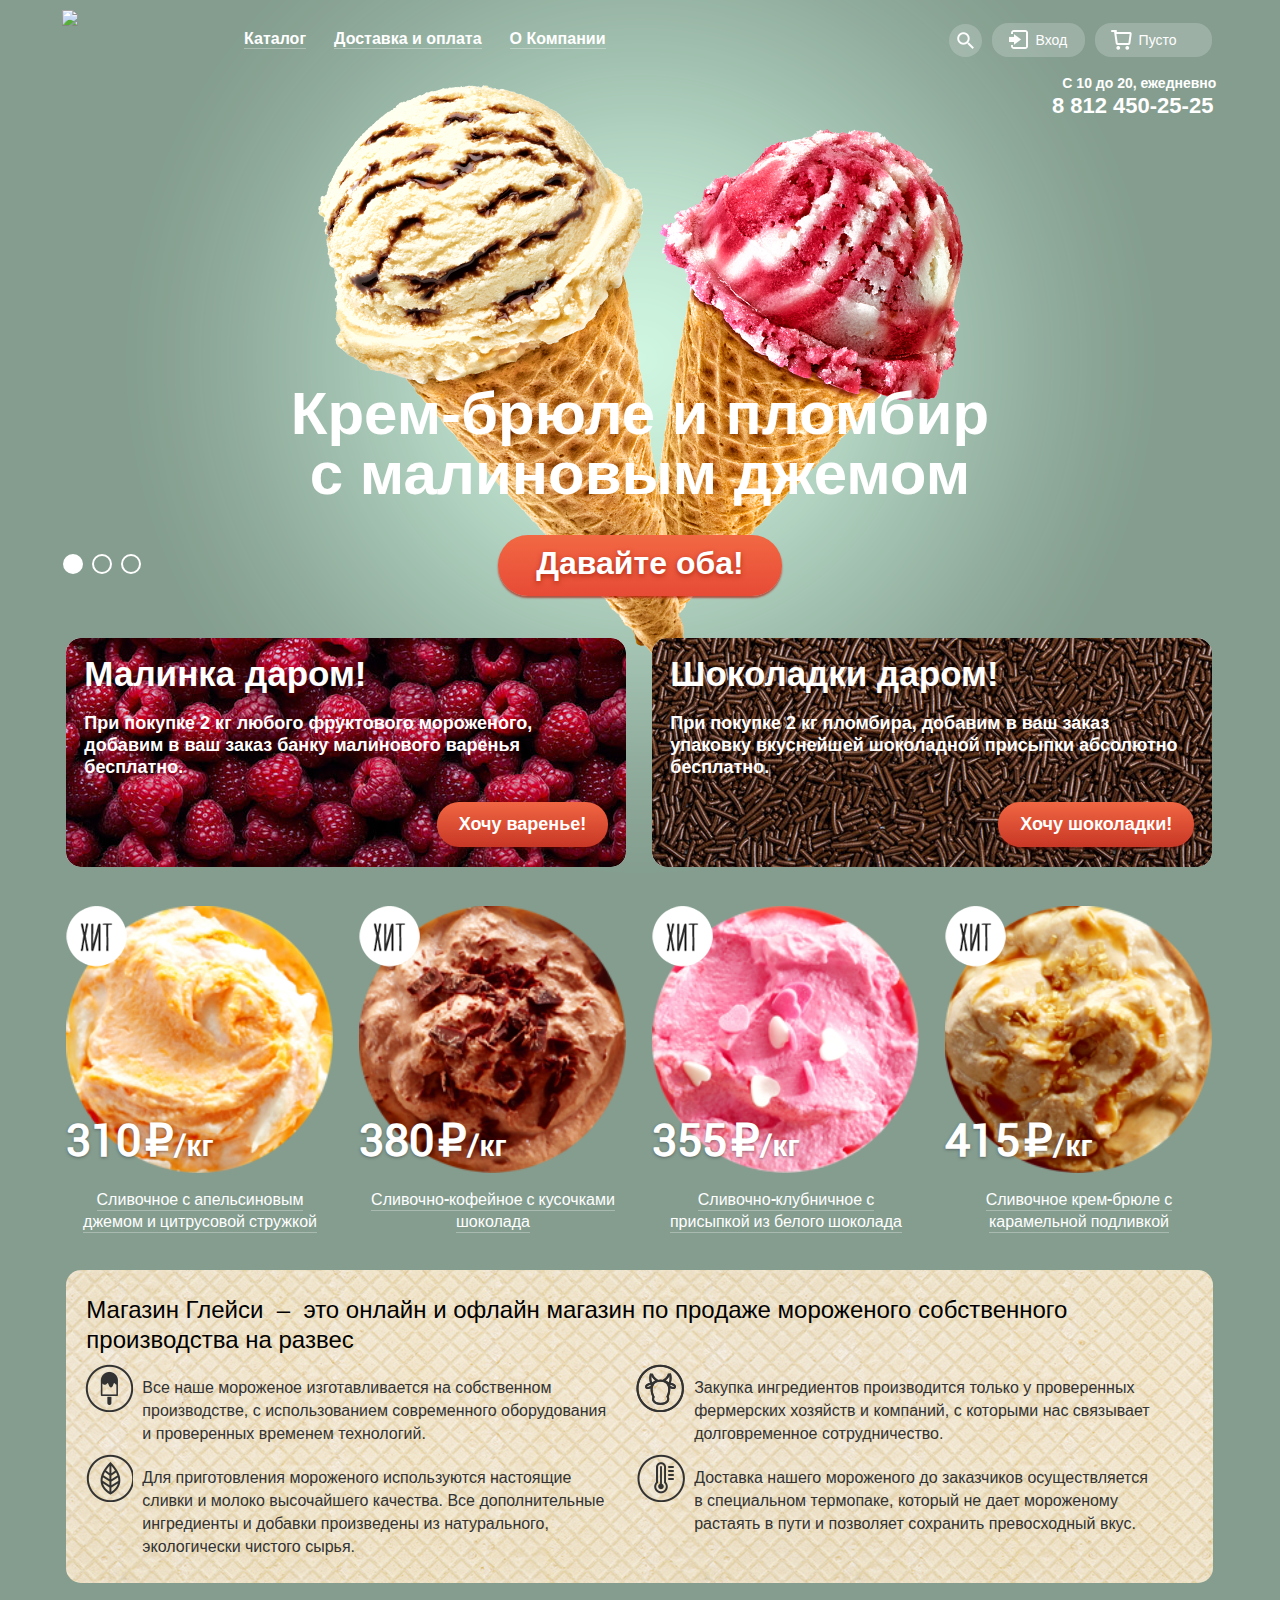
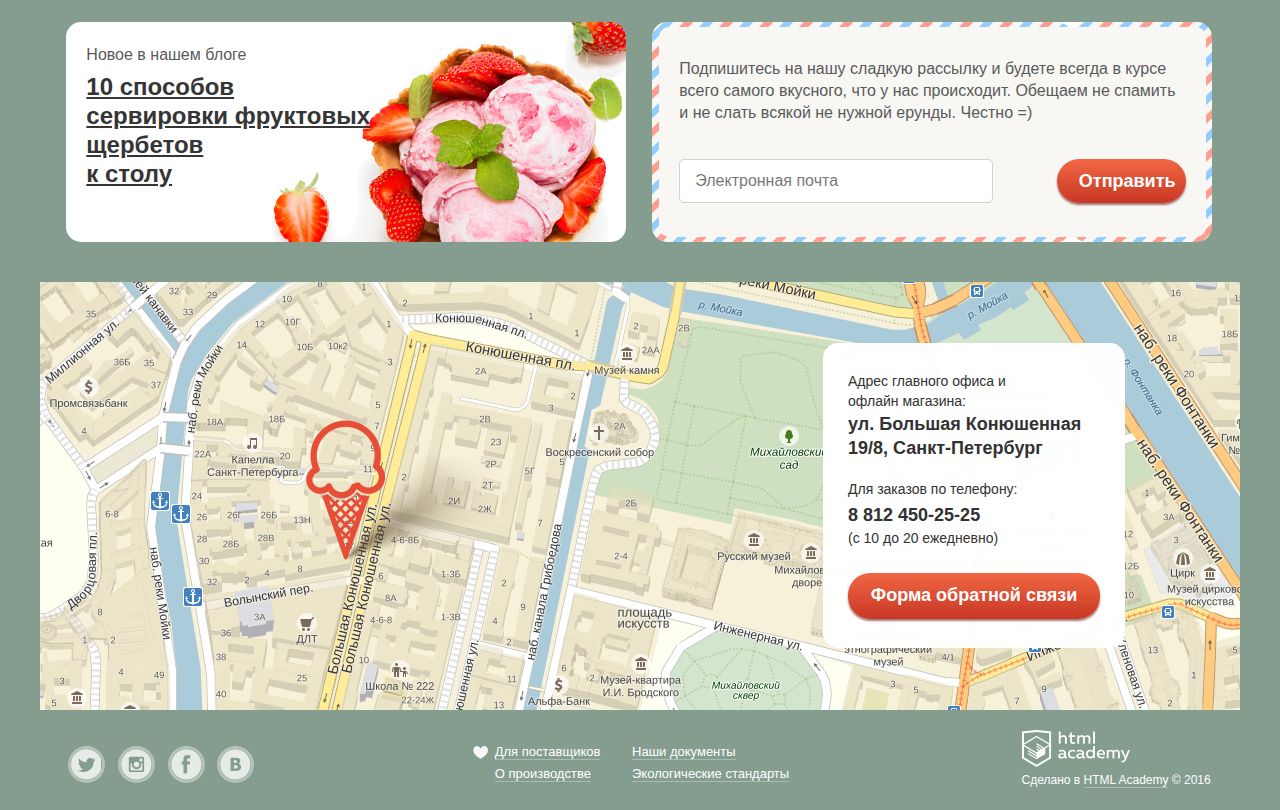
==== commit 902c5af4: "Поправки на резину" ====
--- a/index.html
+++ b/index.html
@@ -146,41 +146,49 @@
         <section class="catalog-hits block-row">
           <article class="catalog-item catalog-hit1 col col-1">
             <img class="catalog-hit-mark" src="img/hit.png" width="61" height="61" alt="Хит">
+            <img class="catalog-card" src="img/catalog-card1.png" width="200" height="200" alt="Образец товара">
             <p class="catalog-price">310 &#8381;<span class="units">/кг</span></p>
             <p class="catalog-title">
               <a class="card-title" href="">Сливочное с апельсиновым джемом и цитрусовой стружкой</a>
             </p>
             <div class="mask mask1 mask-hit">
+              <img class="catalog-card" src="img/catalog-card1.png" width="200" height="200" alt="Образец товара">
               <a class="mini-btn" href="">Быстрый просмотр</a>
             </div>
           </article>
           <article class="catalog-item catalog-hit2 col col-1">
             <img class="catalog-hit-mark" src="img/hit.png" width="61" height="61" alt="Хит">
+             <img class="catalog-card" src="img/catalog-card2.png" width="200" height="200" alt="Образец товара">
             <p class="catalog-price">380 &#8381;<span class="units">/кг</span></p>
             <p class="catalog-title">
               <a class="card-title" href="">Сливочно-кофейное с кусочками шоколада</a>
             </p>
             <div class="mask mask2 mask-hit">
+              <img class="catalog-card" src="img/catalog-card2.png" width="200" height="200" alt="Образец товара">
               <a class="mini-btn" href="">Быстрый просмотр</a>
             </div>
           </article>
           <article class="catalog-item catalog-hit3 col col-1">
             <img class="catalog-hit-mark" src="img/hit.png" width="61" height="61" alt="Хит">
+             <img class="catalog-card" src="img/catalog-card3.png" width="200" height="200" alt="Образец товара">
             <p class="catalog-price">355 &#8381;<span class="units">/кг</span></p>
             <p class="catalog-title">
               <a class="card-title" href="">Сливочно-клубничное с присыпкой из белого шоколада</a>
             </p>
             <div class="mask mask3 mask-hit">
+              <img class="catalog-card" src="img/catalog-card3.png" width="200" height="200" alt="Образец товара">
               <a class="mini-btn" href="">Быстрый просмотр</a>
             </div>
           </article>
           <article class="catalog-item catalog-hit4 col col-1">
             <img class="catalog-hit-mark" src="img/hit.png" width="61" height="61" alt="Хит">
+             <img class="catalog-card" src="img/catalog-card4.png" width="200" height="200" alt="Образец товара">
             <p class="catalog-price">415 &#8381;<span class="units">/кг</span></p>
             <p class="catalog-title">
               <a class="card-title" href="">Сливочное крем-брюле с карамельной подливкой</a>
             </p>
             <div class="mask mask4 mask-hit">
+              <img class="catalog-card" src="img/catalog-card4.png" width="200" height="200" alt="Образец товара">
               <a class="mini-btn" href="">Быстрый просмотр</a>
             </div>
           </article>
--- a/css/style.css
+++ b/css/style.css
@@ -139,7 +139,7 @@
   width: 154px;
 /*  width: 17.11%;*/
   font-size: 0;
-  margin-left: -5px;
+  margin-left: -0.556%;
 }
 .logo a {
   display: block;
@@ -581,6 +581,7 @@
   font-weight: 700;
 }
 .banners p {
+  min-height: 63px;
   margin: 18px 0 24px;
 }
 .banners a {
@@ -617,7 +618,7 @@
   position: relative;
   min-height: 276px;
   margin-top: 1px;
-  padding-top: 66px;
+/*  padding-top: 66px;*/
   font-size: 16px;
   line-height: 22px;
   z-index: 1;
@@ -631,9 +632,13 @@
   height: 61px;
   z-index: 5;
 }
+.catalog-item .catalog-card {
+  width: 100%;
+  height: 100%;
+}
 .catalog-item .catalog-price {
   position: relative;
-  margin-top: 74px;
+  margin-top: -62px;
   font-size: 45px;
   font-weight: 600;
   line-height: 45px;
@@ -654,7 +659,7 @@
   display: block;
 /*  width: 192px;*/
   width: 96%;
-  margin-top: 10px;
+  margin-top: 9px;
   padding-top: 12px;
 /*  padding-left: 8px;*/
   padding-left: 4.17%;
@@ -678,6 +683,7 @@
   color: #ffbc9e;
   border-bottom: 1px solid rgba(255,188,158, 0.3);
 }
+/*
 .catalog-hit1 {
   background: transparent url("../img/catalog-card1.png") no-repeat 50% 0;
   background-size: 100%;
@@ -694,11 +700,12 @@
   background: transparent url("../img/catalog-card4.png") no-repeat 50% 0;
   background-size: 100%;
 }
+*/
 /*Главная - О компании*/
 .about-block {
 /*  min-height: 372px;*/
-/*  padding: 25px 20px 0;*/
-  padding: 25px 2.33%;
+  padding: 25px 20px;
+/*  padding: 25px 2.33%;*/
   font-size: 0;
   background: transparent url(../img/waffle-pattern.jpg);
   color: #000000;
@@ -716,7 +723,7 @@
   position: relative;
   display: inline-block;
 /*  width: 342px;*/
-  width: 41.2%;
+  width: 41.5%;
   margin: 21px 0 0 56px;
 /*  margin: 22px 0 0 6.7%;*/
   padding: 0;
@@ -729,9 +736,9 @@
 }
 .about-block p:nth-of-type(2n+1) {
 /*  width: 343px;*/
-  width: 42%;
+  width: 42.2%;
 /*  margin-right: 22px;*/
-  margin-right: 2.8%;
+  margin-right: 2.6%;
 }
 .about-block p::before {
   position: absolute;
@@ -743,16 +750,16 @@
   background: transparent url("../img/sprite.png") no-repeat;
 }
 .about-block .ice-cream::before {
-  background-position: -619px -5px;
+  background-position: -619px -4px;
 }
 .about-block .cow::before {
-  background-position: -152px -5px;
+  background-position: -152px -4px;
 }
 .about-block .leaf::before {
-  background-position: -375px -5px;
+  background-position: -375px -4px;
 }
 .about-block .term::before {
-  background-position: -678px -5px;
+  background-position: -678px -4px;
 }
 /*Главная - блог и подписка*/
 .block-row:last-of-type {
@@ -769,8 +776,8 @@
 }
 .blog-news {
   min-height: 220px;
-/*  padding: 22px 20px 30px;*/
-  padding: 22px 2.35% 30px;
+  padding: 22px 20px 30px;
+/*  padding: 22px 2.35% 30px;*/
   background: transparent url("../img/strawberry-bg1200.jpg") no-repeat right;
   border-radius: 15px;
 }
@@ -806,11 +813,12 @@
 /*  margin: 5px;*/
   margin: 5px 1.25%;
   background-color: #f8f7f4;
-/*  padding: 15px 20px;*/
-  padding: 18px 4.78%;
+  padding: 18px 20px;
+/*  padding: 18px 4.78%;*/
   border-radius: 10px;
 }
 .mailing p {
+  min-height: 86px;
   margin-top: 13px;
   margin-bottom: 15px; 
 }
@@ -821,12 +829,11 @@
   font-weight: 400;
 }
 .mailing input {
-  display: inline-block;
 /*  width: 229px;*/
   width: 61.85%;
-  margin-right: 7px;
-/*  padding: 8px 15px;*/
-  padding: 9px 3.76%;
+  margin-right: 6px;
+  padding: 9px 15px;
+/*  padding: 9px 3.76%;*/
   border-radius: 5px;
   vertical-align: top;
   background-color: #ffffff;
@@ -835,9 +842,11 @@
   border: 1px solid #d3d3d2;
 }
 .mailing button {
+  float: right;
   display: inline-block;
   width: 129px;
   height: 44px;
+  margin-top: 0;
   outline: none;
   border: none;
 }
@@ -888,7 +897,8 @@
   height: 46px;
   margin-top: 25px;
   padding: 10px 22px;
-  padding-left: 34px;
+  text-align: center;
+/*  padding-left: 30px;*/
 }
 /*
 .card-place .card-marker {
@@ -1228,7 +1238,7 @@
 }
 .catalog p.catalog-price {
   position: relative;
-  margin-top: 70px;
+  margin-top: -67px;
   margin-bottom: 15px;
   z-index: 5;
   font-family: "Roboto", "Arial", serif;
@@ -1251,6 +1261,7 @@
   line-height: 22px;
   font-weight: 500;
 }
+/*
 .item5 {
   background: transparent url("../img/catalog-card5.png") no-repeat 50% 0;
 }
@@ -1275,6 +1286,7 @@
 .item12 {
   background: transparent url("../img/catalog-card12.png") no-repeat 50% 0;
 }
+*/
 .catalog-item .mask {
   display: none;
   position: absolute;
@@ -1290,20 +1302,24 @@
   background-color: rgba(255, 255, 255, 0.3);
   background-repeat: no-repeat;
   background-position: center 9px;
-  background-size: 90.91%;
   border-radius: 5px;
   box-shadow: 0px 20px 20px 0 rgba(0, 0, 0, 0.4);
 }
+.mask .catalog-card {
+  margin-bottom: 84px;
+  width: 100%;
+}
 .mask .mini-btn {
   position: relative;
   display: block;
   width: 200px;
-  margin: 290px auto 8px;
+  margin: 0px auto 8px;
   padding: 12px;
   padding-top: 11px;
   z-index: 6;
   text-align: center;
 }
+/*
 .catalog-item .mask1 {
   background-image: url("../img/catalog-card1.png");
 }
@@ -1340,6 +1356,7 @@
 .catalog-item .mask12 {
   background-image: url("../img/catalog-card12.png");
 }
+*/
 .catalog-item:hover {
   z-index: 2;
 }
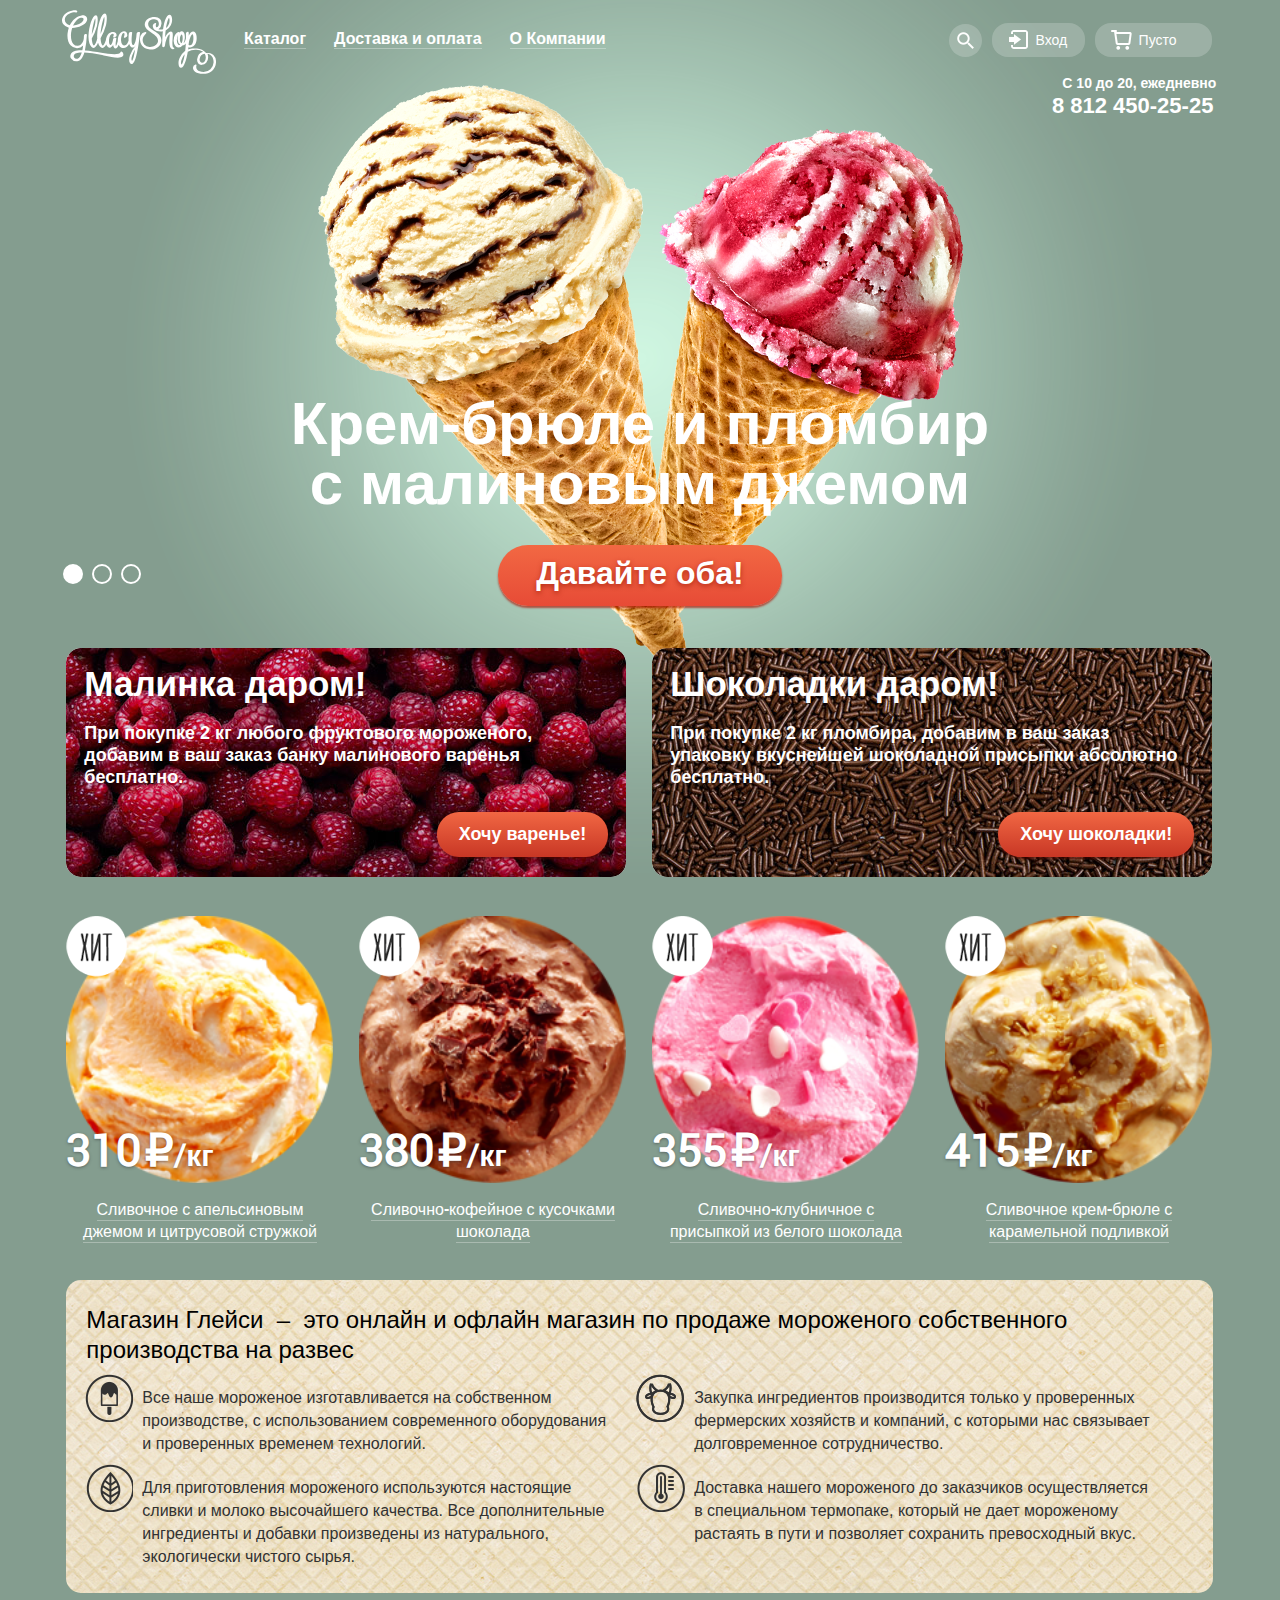
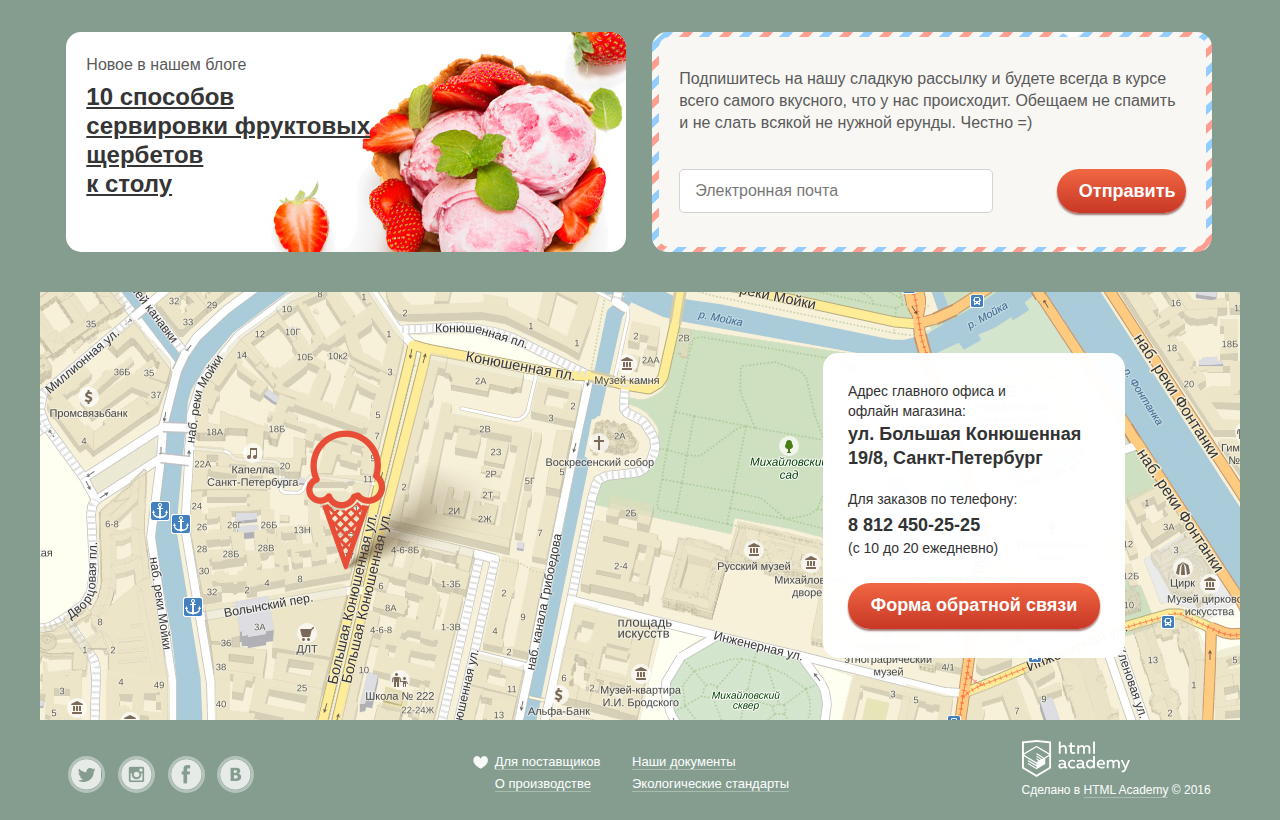
==== commit c9de8548: "проверка логотипа" ====
--- a/index.html
+++ b/index.html
@@ -17,7 +17,7 @@
     <header class="main-page">
       <div class="header box-center">        
         <div class="logo">
-          <img src="img/logo.svg" alt="Логотип компании" width="154" height="64">
+          <img src="img/logogllacy.svg" alt="Логотип компании" width="154" height="64">
         </div>
         <nav class="main-menu">
           <ul class="menu-list">
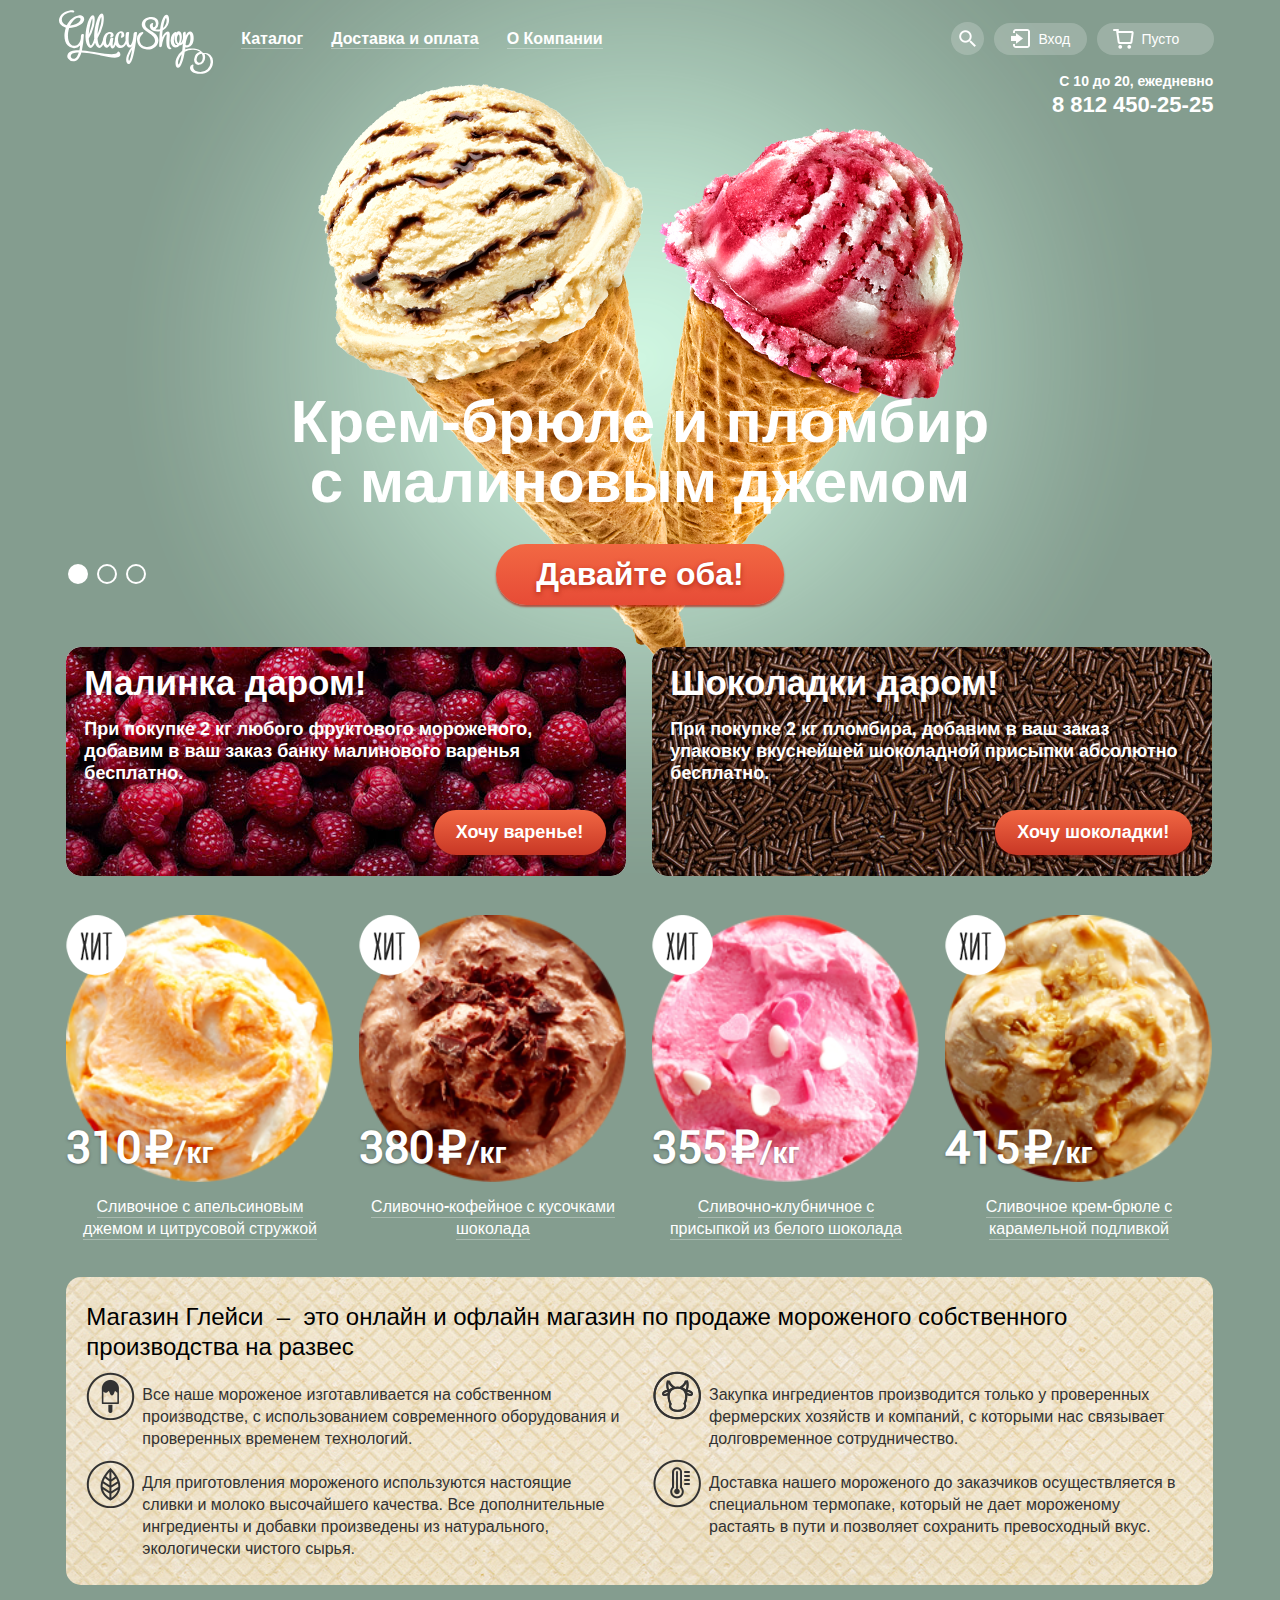
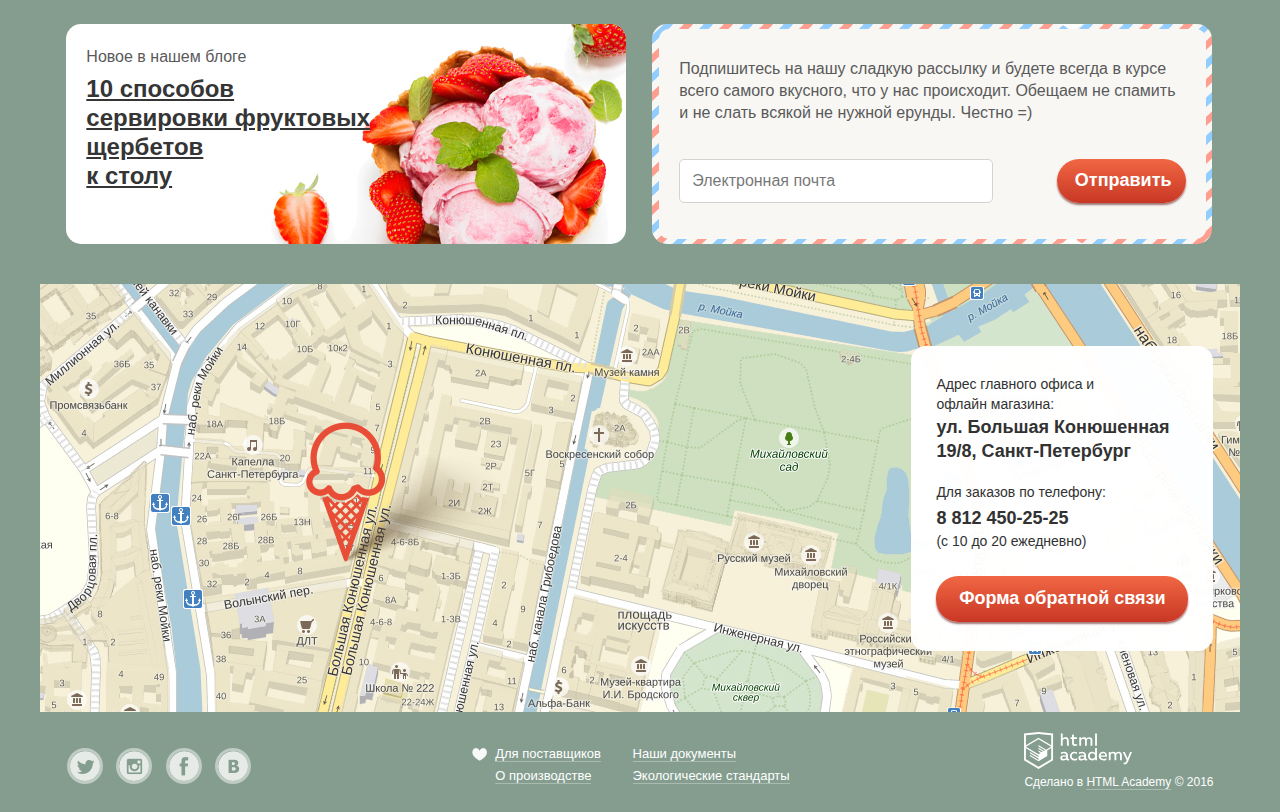
==== commit 89b31ce6: "Исправление карты" ====
--- a/index.html
+++ b/index.html
@@ -6,7 +6,7 @@
     <meta name="keywords" content="">
     <meta name="description" content="">
     <link href="css/normalize.css" rel="stylesheet">
-    <link href="css/style.css" rel="stylesheet">
+    <link href="css/style-min.css" rel="stylesheet">
   </head>  
   <body>
     <input type="radio" id="btn-1" name="toggle" checked>
@@ -221,19 +221,20 @@
         </div>
       </div>
 <!--    Карта    -->
-        <section class="card-place">
-<!--          <img class="card-marker" src="img/pin.png" width="218" height="142" alt="Маркер">-->
-          <div class="yandex-map" id="yandex-map"></div>
-          <div class="card-contacts">
-            <h3>Адрес главного офиса и офлайн магазина:</h3>
-            <p>ул. Большая Конюшенная 19/8, Санкт-Петербург</p>
-            <h3>Для заказов по телефону:</h3>
-            <p class="tel">8 812 450-25-25<br>
-              <span>(с 10 до 20 ежедневно)</span>
-            </p>
-            <a class="card-btn mini-btn" href="wright-us.html">Форма обратной связи</a>
-          </div>
-        </section>
+      <div class="contacts-box">
+        <div class="card-contacts">
+          <h3>Адрес главного офиса и офлайн магазина:</h3>
+          <p>ул. Большая Конюшенная 19/8, Санкт-Петербург</p>
+          <h3>Для заказов по телефону:</h3>
+          <p class="tel">8 812 450-25-25<br>
+            <span>(с 10 до 20 ежедневно)</span>
+          </p>
+          <a class="card-btn mini-btn" href="wright-us.html">Форма обратной связи</a>
+        </div>
+      </div>
+      <section class="card-place">
+      <div class="yandex-map" id="yandex-map"></div>
+      </section>
     </main>
 <!--  Подвал  -->
     <footer>
@@ -290,7 +291,7 @@
       </form>
     </div>
     <div class="modal-overlay"></div>
-    <script src="js.min.js/js-min.js"></script>
+    <script src="js/js-min.js"></script>
     <script type="text/javascript" charset="utf-8" async src="https://api-maps.yandex.ru/services/constructor/1.0/js/?sid=_zTwKnUOYvzkFNjEjTNcR_Cw6zOc-7oM&amp;width=100%&amp;height=430&amp;id=yandex-map;lang=ru_RU&amp;sourceType=constructor&amp;scroll=true"></script>
   </body>
 </html>
--- a/css/style-min.css
+++ b/css/style-min.css
@@ -0,0 +1 @@
+@font-face{font-family:'Roboto Regular';src:url(../fonts/Roboto-Regular-webfont.eot);src:url(../fonts/Roboto-Regular-webfont.eot?#iefix) format('embedded-opentype'),url(../fonts/Roboto-Regular-webfont.woff) format('woff'),url(../fonts/Roboto-Regular-webfont.ttf) format('truetype'),url(../fonts/Roboto-Regular-webfont.svg#robotoregular) format('svg');font-weight:400;font-style:normal}@font-face{font-family:'Roboto Bold';src:url(../fonts/Roboto-Bold-webfont.eot);src:url(../fonts/Roboto-Bold-webfont.eot?#iefix) format('embedded-opentype'),url(../fonts/Roboto-Bold-webfont.woff) format('woff'),url(../fonts/Roboto-Bold-webfont.ttf) format('truetype'),url(../fonts/Roboto-Bold-webfont.svg#robotobold) format('svg');font-weight:400;font-style:normal}@font-face{font-family:'Roboto Medium';src:url(../fonts/Roboto-Medium-webfont.eot);src:url(../fonts/Roboto-Medium-webfont.eot?#iefix) format('embedded-opentype'),url(../fonts/Roboto-Medium-webfont.woff) format('woff'),url(../fonts/Roboto-Medium-webfont.ttf) format('truetype'),url(../fonts/Roboto-Medium-webfont.svg#robotomedium) format('svg');font-weight:400;font-style:normal}*{margin:0;padding:0;box-sizing:border-box}body{font-family:"Roboto Regular","Arial",serif;font-size:16px;line-height:22px;font-weight:400;background:#849d8f;color:#fff}.box-center{min-width:900px;max-width:1200px;margin:0 auto;background:0 0}.block-row{margin:0 1.11%;padding:0 0 39px;font-size:0}.block-row .col{display:inline-block;margin:0 1.11%;vertical-align:top}.col-1{width:22.75%}.col-2{width:47.72%}.col-4{width:97.74%}.logo a,a{text-decoration:none}a{font-family:"Roboto Medium","Arial",serif;font-size:16px;font-weight:500;line-height:18px;color:#fff}header .box-center{position:relative;min-height:75px;padding:10px 2% 0;z-index:1}header .box-center::after{content:"";display:table;clear:both}.header div.logo,.header nav{float:left}.header .logo{width:154px;font-size:0;margin-left:-.556%}.logo a{display:block;width:154px}.header .main-menu{width:398px;margin-top:12px;margin-left:5px}.header .menu-list{width:100%;list-style:none}.menu-list>li{display:inline-block;padding-bottom:5px;vertical-align:middle;white-space:nowrap}.menu-list>li:first-of-type{margin-left:10px}.menu-list>li>a{display:block;margin-right:-2px;padding:8px 13px;color:#fff;text-decoration:none;font-size:16px;line-height:18px}.menu-list>li>a::after{display:block;content:"";height:1px;padding-top:0;background:rgba(255,255,255,.3)}.menu-list>li>a:hover{background:#f7f6f3;color:#000}.fatness input[type=radio],.filler input[type=checkbox],.menu-list>li>a.active::after,.menu-list>li>a:active::after,.menu-list>li>a:hover::after,body>input[type=radio]{display:none}.menu-list>li>.active,.menu-list>li>a:active,.menu-list>li>a:hover{padding-top:8px;border-radius:16px;text-decoration:none;text-align:center}.menu-list>li>a:active{background:#ededed;color:#000;text-shadow:inset 0 2px 2px 0 #696969}.menu-list>li>.active{background:#d07058}.catalog-list{position:relative;z-index:2}.header .menu-catalog{position:absolute;top:38px;left:-5px;display:none;width:142px;list-style:none;background:#f8f7f4;border-radius:5px;box-shadow:0 20px 20px 0 rgba(0,0,0,.4)}.menu-catalog .menu-item{display:block;padding:13px 20px 14px;font-size:14px;line-height:16px;font-weight:400;color:#323232;text-align:left;text-decoration:none}.menu-catalog a.new,.menu-list>li>a{font-family:"Roboto","Arial",serif;font-weight:700}.menu-catalog li:first-of-type::after{display:block;width:130px;height:1px;content:"";margin:0 8px 0 5px;background:rgba(0,0,0,.3)}.catalog-list:hover .menu-catalog{display:block;list-style:none}.menu-catalog li:hover{background:#fbded7}.menu-catalog li:first-of-type:hover{font-weight:700;background:#fbded7;border-radius:5px 5px 0 0}.menu-catalog li:last-of-type:hover{background:#fbded7;border-radius:0 0 5px 5px}.menu-catalog .menu-item:active{background:#f6b5a5}.menu-catalog li:first-of-type:active{font-weight:700;background:#f6b5a5;border-radius:5px 5px 0 0}.menu-catalog li:last-of-type:active{background:#f6b5a5;border-radius:0 0 5px 5px}.menu-catalog .menu-item.active{background:#d07058}.header .user{float:right;width:300px;margin-top:12px;text-align:right}.user .user-basket,.user .user-login,.user .user-search{position:relative;display:inline-block;margin-left:6px;padding-bottom:5px;vertical-align:bottom;text-align:right}.user-basket>a,.user-login>a,.user-search>a{display:inline-block;padding:8px 0;font-family:"Roboto","Arial",serif;font-size:14px;line-height:16px;font-weight:500;background:rgba(255,255,255,.2);border-radius:16px;text-decoration:none;text-align:left;vertical-align:bottom}.user .user-btn-search{width:33px;height:33px;border-radius:50%;text-indent:-9999px;background:rgba(255,255,255,.2) url(../img/sprite.png) no-repeat -428px 3px}.user .user-btn-basket,.user .user-btn-login{position:relative;width:93px;padding-left:44px}.user .user-btn-login::before{position:absolute;top:6px;left:17px;width:24px;height:22px;content:"";background:url(../img/sprite.png) no-repeat -211px -5px}.user .user-btn-basket{width:117px}.user .user-btn-basket::before{position:absolute;top:5px;left:16px;width:22px;height:22px;content:"";background:url(../img/sprite.png) no-repeat -5px -4px}.user a[class^=user-btn]:hover{color:#000;background:#fff}.user a.user-btn-search:hover{background:#fff url(../img/sprite.png) no-repeat -455px 3px}.user .user-btn-login:hover::before{position:absolute;top:6px;left:18px;width:24px;height:22px;content:"";background:url(../img/sprite.png) no-repeat -239px -4px}.header .full-basket{position:relative;color:#323232;background:#fff}.header .full-basket::before{position:absolute;top:10px;left:19px;width:15px;height:10px;content:"";background:url(../img/sprite.png) no-repeat -36px -4px}.header .full-basket::after,.user .user-btn-basket:hover::before{position:absolute;top:5px;left:16px;width:22px;height:22px;content:"";background:url(../img/sprite.png) no-repeat -61px -3px}.header-contact{position:absolute;top:72px;right:2.22%;z-index:5;width:175px;text-align:right}.header-contact .tel,.header-contact .working-hour{display:block;font-family:"Roboto","Arial",serif;font-weight:700}.header-contact .working-hour{margin-bottom:-10px;font-size:14px;line-height:18px}.header-contact .tel{margin-top:-10px;font-size:22px;line-height:26px}main .box-center{position:relative;z-index:0;padding-top:1px;padding-bottom:2px}.slider-photo{position:relative;margin:0 1.11%}.slider-focus{width:100%;overflow:hidden}.slider-box{width:300%}.slider-box div[class^=slider]{float:left;width:33.33%;min-height:561px;text-align:center}.clearfix:after{content:"";display:table;clear:both}.slider-controls{position:absolute;top:478px;left:6px;z-index:20;width:100px;text-align:center}.slider-controls label{display:inline-block;width:20px;height:20px;margin-right:5px;background-color:transparent;border:2px solid #fff;border-radius:50%;cursor:pointer}.slider-box a,p.slider-title{text-align:center;font-family:"Roboto","Arial",serif;font-weight:700}p.slider-title{display:block;margin:306px auto 40px;vertical-align:bottom;width:700px;font-size:60px;line-height:60px}.slider-box a{width:300px;height:30px;padding:12px 40px 13px;border-radius:30px;font-size:32px;line-height:44px;text-decoration:none;background:-webkit-linear-gradient(#f26843,#e74b36);background:linear-gradient(#f26843,#e74b36);text-shadow:0 2px 5px rgba(160,32,11,.76);box-shadow:0 2px 2px 0 rgba(172,16,0,.64)}.slider-box a:active,.slider-box a:hover{background:-webkit-linear-gradient(#f58669,#ec6f5e);background:linear-gradient(#f58669,#ec6f5e);box-shadow:0 2px 2px 0 #ac1000}.slider-box a:active{box-shadow:0 -2px 2px 0 #ac1000}#btn-1:checked~.toggler-bg .slider-box{-webkit-transform:translate(0);transform:translate(0)}#btn-2:checked~.toggler-bg .slider-box{-webkit-transform:translate(-33.33%);transform:translate(-33.33%)}#btn-3:checked~.toggler-bg .slider-box{-webkit-transform:translate(-66.67%);transform:translate(-66.67%)}#btn-1:checked~.toggler-bg{background:url(../img/ice-cream1.png) no-repeat 50% 84px,#849d8f url(../img/lighting1.png) no-repeat 50% 0}#btn-2:checked~.toggler-bg{background:url(../img/ice-cream2.png) no-repeat 50% 84px,#8996a6 url(../img/lighting2.png) no-repeat 50% 0}#btn-3:checked~.toggler-bg{background:url(../img/ice-cream3.png) no-repeat 50% 84px,#9d8b84 url(../img/lighting3.png) no-repeat 50% 0}#btn-1:checked~.toggler-bg label[for=btn-1],#btn-2:checked~.toggler-bg label[for=btn-2],#btn-3:checked~.toggler-bg label[for=btn-3]{background-color:#fff}.banner-left,.banner-right{min-height:229px;padding:15px 20px 15px 18px;font-family:"Roboto","Arial",serif;font-size:18px;font-weight:700;line-height:22px;border-radius:15px}.banner-left{background:url(../img/raspberry-bg1200.jpg) no-repeat}.banner-right{background:url(../img/chocolate-bg1200.jpg) no-repeat}.banners span,.mini-btn{font-family:inherit;font-size:35px;line-height:41px;font-weight:700}.banners p{min-height:63px;margin:15px 0 26px}.banners a{float:right;display:block}.mini-btn{height:45px;padding:10px 23px 13px 22px;font-size:18px;line-height:24px;color:#fff;background:-webkit-linear-gradient(#f16743,#c83725);background:linear-gradient(#f16743,#c83725);border-radius:22px;text-decoration:none;box-shadow:0 2px 2px 0 rgba(85,8,0,.54);cursor:pointer}.mini-btn:hover{background:-webkit-linear-gradient(#f58669,#ec6f5e);background:linear-gradient(#f58669,#ec6f5e);box-shadow:0 1px 2px 0 #ac1000}.mini-btn:active{background:-webkit-linear-gradient(#d74632,#e1613e);background:linear-gradient(#d74632,#e1613e);box-shadow:0 -1px 2px 0 #ac1000}.catalog-item{position:relative;min-height:276px;margin-top:1px;font-size:16px;line-height:22px;z-index:1;background-size:100%}.catalog-hit-mark{position:absolute;top:0;left:0;width:61px;height:61px;z-index:5}.catalog-item .catalog-card{width:100%;height:100%}.catalog-item .catalog-price,.catalog-item .units{font-weight:600;line-height:45px;text-shadow:0 1px 3px rgba(49,50,53,.5)}.catalog-item .catalog-price{position:relative;margin-top:-64px;text-align:left;word-spacing:-7px;z-index:5;font-size:45px}.catalog-item .units{font-size:30px}.catalog-item .catalog-title{position:relative;z-index:5;display:block;width:96%;margin-top:9px;padding-top:12px;padding-left:4.17%;text-align:center}.catalog-item .card-title{padding-bottom:0;font-family:"Roboto Medium","Arial",serif;font-size:16px;line-height:22px;font-weight:500;text-align:center;color:#fff;border-bottom:1px solid rgba(255,255,255,.3)}.breadcrumbs .breadcrumbs-menu:active,.breadcrumbs .breadcrumbs-menu:hover,.catalog-item .card-title:active,.catalog-item .card-title:hover{color:#ffbc9e;border-bottom:1px solid rgba(255,188,158,.3)}.about-block{padding:25px 20px;font-size:0;background:url(../img/waffle-pattern.jpg);color:#000;border-radius:15px}.about-block p,h2.about-title{font-family:"Roboto","Arial",serif}h2.about-title{text-align:left;white-space:pre-wrap;font-size:24px;line-height:30px;font-weight:500}.about-block p{position:relative;display:inline-block;max-width:48%;min-width:47.8%;margin:22px 0 0;padding-left:56px;font-size:16px;line-height:22px;color:#323232;font-weight:400;vertical-align:top}.about-block p:nth-of-type(2n+1){max-width:48.7%;margin-right:2.5%}.about-block p::before{position:absolute;top:-13px;left:0;content:"";width:49px;height:49px;background:url(../img/sprite.png) no-repeat}.about-block .ice-cream::before{background-position:-620px -4px}.about-block .cow::before{background-position:-152px -5px}.about-block .leaf::before{background-position:-377px -4px}.about-block .term::before{background-position:-679px -5px}.block-row:last-of-type{padding-bottom:38px}.blog-news p{margin-bottom:6px;font-size:16px;line-height:22px;color:#5a5a5a;font-weight:400}.blog-news a,.blog-news p,.mailing p{font-family:"Roboto","Arial",serif}.mailing p{min-height:86px;margin-top:11px;margin-bottom:15px;font-size:16px;line-height:22px;color:#5a5a5a;font-weight:400}.blog-news,.mailing{min-height:220px;border-radius:15px}.blog-news{padding:22px 20px 30px;background:url(../img/strawberry-bg1200.jpg) no-repeat right}.blog-news a{display:inline-block;width:285px;font-size:24px;line-height:29px;font-weight:700;color:#353535;border-bottom:none;text-decoration:underline}.blog-news span{background:rgba(255,255,255,.6)}.blog-news a:active,.blog-news a:hover{color:#e84d37}.mailing{background:url(../img/post-fon.jpg)}.mailing .basic-background{width:97.62%;min-height:210px;margin:5px 1.25%;background-color:#f8f7f4;padding:18px 20px;border-radius:10px}.catalog-center h1,.mailing form{font-family:"Roboto","Arial",serif;font-size:16px;line-height:24px;font-weight:400}.mailing input{max-width:72.3%;min-width:62%;margin-right:6px;padding:9px 12px;border-radius:5px;vertical-align:top;background-color:#fff;box-shadow:none;outline:none;border:1px solid #d3d3d2}.mailing button{float:right;display:inline-block;width:129px;height:44px;margin-top:0;padding:9px 18px 11px;outline:none;border:none}.card-place{position:relative;min-height:428px;background:url(../img/map1200.jpg) no-repeat center}.contacts-box{position:relative;z-index:10;max-width:1200px;margin:0 auto}.card-contacts{position:absolute;bottom:62px;top:62px;right:2.22%;z-index:1;width:302px;height:305px;margin-left:20%;padding:18px 25px;font-family:"Roboto","Arial",serif;font-size:18px;line-height:24px;color:#323232;font-weight:700;background-color:rgba(255,255,255,.98);border-radius:15px}.card-contacts p{margin:1px 0 19px}.card-contacts .tel{margin:6px 0 18px;line-height:20px}.card-contacts h3,.card-contacts span{display:block;width:172px;margin:10px 0 0;font-size:14px;line-height:20px;font-weight:400}.card-contacts span{margin:3px 0 0}.card-contacts .card-btn{display:block;height:46px;margin-top:25px;padding:10px 22px;text-align:center}main .catalog-center{padding-top:7px;padding-bottom:1px}.breadcrumbs{margin:10px 0 0 2.22%}.breadcrumbs ul{list-style:none;padding:1px 0 0}.breadcrumbs li{display:inline-block;vertical-align:top;font-size:14px;font-weight:400;white-space:pre-wrap;word-spacing:-.3px}.breadcrumbs .breadcrumbs-menu{font-family:"Roboto Medium","Arial",serif;font-size:14px;font-weight:400;border-bottom:1px solid rgba(255,255,255,.3)}.catalog-center h1{margin-top:2px;margin-left:2.22%;margin-bottom:20px;font-size:35px;line-height:41px;text-align:left;font-weight:700}.filters{margin:0 2.22%;text-align:left}.filters button,.filters fieldset,.filters input{display:inline-block;background:rgba(255,255,255,.2)}.filters .range-controls,.filters button,.filters fieldset,.filters input,.filters select{vertical-align:middle;font-family:"Roboto","Arial",serif;font-size:16px;line-height:18px;font-weight:500}.filters select{background:rgba(255,255,255,.2);position:relative;width:250px;z-index:5;padding:7px 10px;background:0 0;border:none;outline:none;color:#fff;cursor:pointer;display:block}.filters .range-controls{display:inline-block}.filters .range-controls,.filters .select-container{margin-top:6px;margin-right:10px;border-radius:18px}.fatness,.filters button[type=submit]{border-radius:18px}.fatness{margin-top:6px;margin-right:10px;padding:8px 10px 7px}.filters .select-container{position:relative;display:inline-block;overflow:hidden;width:194px;padding:0 23px 0 0;color:#fff;background:rgba(255,255,255,.2);vertical-align:middle;cursor:pointer}.filters .select-container::after{position:absolute;top:16px;right:15px;display:inline-block;width:8px;height:5px;content:"";color:#fff;background:url(../img/sprite.png) no-repeat -490px -5px}.filters select:hover{color:#000;background:0 0}.filters .select-container:hover,.filters button[type=submit]:hover{color:#000;background:#fff}.filters .select-container:hover::after{position:absolute;top:16px;left:171px;display:block;width:8px;height:5px;content:"";background:url(../img/sprite.png) no-repeat -507px -6px}.filters select:focus{color:#000;background:#fff}.filters .max-price,.filters .min-price,.filters .price-controls,.filters form>label{display:inline-block;font-family:"Roboto","Arial",serif;font-size:14px;line-height:16px;font-weight:500;vertical-align:bottom}.filters .price-controls,.filters form>label{margin:6px 17px 0;background:0 0;width:170px}.price-controls span{white-space:pre-wrap}.filters .max-price,.filters .min-price{width:25px;color:#fff;border:none;outline:none;box-shadow:none;background:#849d8f}.filters .range-controls{position:relative;width:220px;min-height:36px;padding:7px 16px;overflow:hidden;background:rgba(255,255,255,.2)}.range-controls .scale{display:inline-block;width:188px;height:4px;margin-left:0;margin-top:9px;background-color:rgba(248,247,244,.5)}.range-controls .bar{width:105px;height:4px;margin-left:25px;background-color:#f8f7f4}.range-controls .toggle{position:absolute;display:block;top:7px;left:35px;width:21px;height:21px;background:#f8f7f4;cursor:pointer;border-radius:50%;box-shadow:0 2px 2px 0 rgba(0,0,0,.1)}.range-controls .max-toggle{margin-left:98px}.range-controls .toggle:hover{width:24px;height:24px;box-shadow:0 2px 2px 0 rgba(0,0,0,.1)}.filters .label-fatness{margin-left:42px}.filters .fatness{width:415px;margin-right:0}.fatness label{margin-right:10px;margin-left:4px;padding-left:30px;cursor:pointer}.fatness label,.filler label{position:relative;display:inline-block}.fatness label:last-of-type,.filler label:last-of-type{margin-right:0}.fatness label::before{position:absolute;display:block;top:-2px;left:0;width:19px;height:19px;content:"";background:0 0;border:1px solid #fff;border-radius:50%}input[name^=fat]:checked+label::after{position:absolute;top:3px;left:5px;display:block;width:11px;height:11px;content:"";background:#fff;border-radius:50%}.filters .filler{width:700px;margin:7px 0 40px;padding:7px 10px;background:rgba(255,255,255,.2);border-radius:18px}.filler label{margin-right:12px;margin-left:5px;padding-left:32px;cursor:pointer}.filler label::before{position:absolute;display:block;top:-2px;left:0;width:18px;height:18px;content:"";background:0 0;border:1px solid #fff;border-radius:5px}.filler label:active::before,.filler label:hover::before,input[type=checkbox]:checked+label:active::before,input[type=checkbox]:checked+label:hover::before{width:16px;height:16px;border:2px solid #fff}input[type=checkbox]:checked+label::before{background:url(../img/sprite.png) no-repeat -93px -6px}input[type=checkbox]:checked+label:active::before,input[type=checkbox]:checked+label:hover::before{background:url(../img/sprite.png) no-repeat -94px -7px}.filters .fieldset-title{display:block;width:250px;margin-top:16px}.filters button[type=submit]{width:145px;margin:-36px 0 0 11px;padding:8px 10px 6px;color:#fff;background:rgba(255,255,255,.2);outline:none;box-shadow:none;border:2px solid #fff;cursor:pointer}.filters button[type=submit]:active{color:#323232;background:#fff;opacity:.8;box-shadow:inset 0 2px 2px 0 #6c6d6c}.catalog .catalog-item,.catalog p.catalog-price{position:relative;font-family:"Roboto","Arial",serif}.catalog .catalog-item{line-height:22px;background-size:100%;margin-bottom:36px;font-size:16px}.catalog p.catalog-price{margin-top:-63px;margin-bottom:15px;z-index:5;font-size:45px;font-weight:700}.catalog .catalog-title{position:relative;width:97.5%;margin-top:0;padding-top:5px;padding-left:4.17%;z-index:5}.catalog-title a{font-family:"Roboto","Arial",serif;font-size:16px;line-height:22px;font-weight:500}.catalog-item .mask{display:none;position:absolute;top:-9px;left:50%;width:110%;z-index:4;-webkit-transform:translateX(-50%);transform:translateX(-50%);padding:9px 10px;background-color:rgba(255,255,255,.3);background-repeat:no-repeat;background-position:center 9px;border-radius:5px;box-shadow:0 20px 20px 0 rgba(0,0,0,.4)}.mask .catalog-card{width:100%;margin:0 auto;padding-bottom:64px}.mask .mini-btn{position:relative;display:block;width:200px;margin:0 auto 17px;padding:11px;z-index:6;text-align:center}.catalog-item:hover{z-index:2}.catalog-item:hover .mask{display:block}.catalog-item:hover .card-title{border-bottom:none}.catalog-hits .mask-hit{padding-top:7px}.page-number{min-width:200px;margin:43px 10px 0;padding-bottom:30px;font-size:16px;white-space:nowrap;border-bottom:1px solid rgba(255,255,255,.3)}.page-number ul{margin-right:-6px;list-style:none;text-align:right}.page-number li{display:inline-block;vertical-align:middle;text-align:center;line-height:26px}.page-number a,.page-number span{display:block;width:27px;height:26px;margin:0 2px 0 -3px;padding-top:5px;text-decoration:none;font-size:16px;color:#fff;line-height:18px;font-weight:500;text-align:center}.page-number a:hover{border-radius:50%;background:rgba(255,255,255,.2);color:#fff}.page-number a:active{border-radius:50%;background:#fff;color:#323232}.page-number .prev,.page-number .prev:active,.page-number .prev:hover{background:url(../img/sprite.png) no-repeat -533px 1px;text-indent:-9999px}.page-number .next,.page-number .next:active,.page-number .next:hover{background:url(../img/sprite.png) no-repeat -515px 1px;text-indent:-9999px}.page-number .current-page{border-radius:50%;background:#fff;color:#323232}.page-number .disabled{opacity:.2}.catalog-center .block-row:last-of-type{padding-bottom:0}footer .box-center{padding:26px 2% 22px}footer .box-center,footer a{font-family:"Roboto","Arial",serif;font-size:13px;line-height:16px;font-weight:400;text-align:center}.social-btn a,footer .footer-menu,footer img,footer p,footer ul{display:inline-block;vertical-align:middle}footer .social-btn{float:left;padding-top:13px;padding-left:4px}footer .social{width:30px;height:30px;margin-right:16px;border-bottom:none;box-shadow:0 0 0 3px rgba(255,255,255,.6);border-radius:50%;text-align:center;background:url(../img/sprite.png);opacity:.8;text-indent:-9999px}footer .social-tw{background-position:-738px -5px}footer .social-inst{background-position:-336px -5px}footer .social-fb{background-position:-270px -5px}footer .social-vk{background-position:-778px -5px}footer .social-fb:hover,footer .social-inst:hover,footer .social-tw:hover,footer .social-vk:hover{opacity:1;box-shadow:0 0 0 3px rgba(255,255,255,.8)}footer a.social-fb:active,footer a.social-inst:active,footer a.social-tw:active,footer a.social-vk:active{opacity:.8;box-shadow:inset 0 2px 2px 0 rgba(0,0,0,.4),0 0 0 3px rgba(255,255,255,.8)}.footer-menu{margin-left:-50px;padding-left:40px;text-align:left}.footer-menu ul{list-style:none}.footer-menu-col2{margin-left:22px}.footer-menu li{padding-left:6px}.footer-menu .docs,.footer-menu .for-caterer{margin-top:8px;margin-bottom:6px}.ecostandarts,.production{margin-bottom:0}.footer-menu .for-caterer{position:relative}.footer-menu .for-caterer::before{position:absolute;top:1px;left:-17px;display:block;content:"";width:15px;height:14px;background:url(../img/sprite.png) no-repeat -311px -4px}.copyright a,.footer-menu a{border-bottom:1px solid rgba(255,255,255,.3)}.copyright a:active,.copyright a:hover,.footer-menu a:active,.footer-menu a:hover{color:#ffbc9e;border-bottom:1px solid rgba(255,188,158,.3)}.footer-logo{float:right;width:190px;margin-top:-6px;text-align:left}footer .copyright{width:190px;margin:5px 0 0}.copyright a,.modal-content,footer .copyright{font-size:12px;line-height:16px;font-family:"Roboto","Arial",serif;color:#fefefe;font-weight:400}.modal-content{position:absolute;top:36px;right:0;display:none;z-index:10;padding:20px 15px;font-size:13px;color:#333;background-color:#f8f7f4;box-shadow:0 20px 20px 0 rgba(0,0,0,.4);border-radius:5px}.modal-content form{border:none;outline:none;box-shadow:none;background:0 0}.modal-content .label-box{position:relative;display:block}.modal-content label{position:absolute;top:-55px;left:15px;display:block;padding:0;pointer-events:none;font-size:16px;font-weight:400;line-height:24px;color:#999}.modal-content .modal-field{padding:10px 15px;background:#fff;border:1px solid #d3d3d2;border-radius:5px;outline:none;font-size:16px;font-weight:700;line-height:24px;color:#000}.modal-content .modal-field:hover{border:3px solid #d3d3d2;padding:9px 13px}.modal-content .modal-field:focus{border:3px solid #5b9ddf;padding:9px 13px}.modal-content .modal-field:valid{font-weight:700}.modal-field:focus+.label-box .modal-label,.modal-field:valid+.label-box .modal-label{-webkit-transform:translateY(-27px);transform:translateY(-27px);font-size:11px;line-height:13px}.modal-field:focus+.label-box .modal-label{color:#5b9ddf}.modal-search{width:341px;min-height:84px;padding-bottom:0;text-align:center}.modal-search input{width:311px;margin-bottom:20px}.user-basket.full:hover .modal-basket-full,.user-login:hover .modal-enter,.user-search:hover .modal-search{display:block}.modal-enter{width:277px;min-height:214px;padding:20px 17px 22px 19px}.modal-enter input{width:241px;margin-bottom:20px}.modal-enter button{float:left;outline:none;border:none;display:block;width:100px;padding:10px 25px}.modal-enter .helper-wrapper{position:relative;top:5px;left:121px;width:119px;min-height:40px}.modal-enter .helper{position:absolute;color:#323232;text-align:left}.helper-wrapper a{display:block;width:119px;margin-bottom:5px;padding:0;color:#323232;font-size:13px;line-height:16px;font-weight:400;text-decoration:underline;vertical-align:bottom}.modal-basket-full{width:540px;min-height:186px;padding:26px 14px 12px 16px;text-align:right}.modal-basket-full .product-table,.modal-basket-full span{display:block;margin-bottom:15px}.modal-basket-full a.mini-btn{display:inline-block;vertical-align:bottom}.modal-basket-full .product-table{display:table;width:510px;border-bottom:1px solid #cacac7}.modal-basket-full .table-row{display:table-row;width:100%;margin-bottom:19px}.modal-basket-full .table-cell{display:table-cell;text-align:left}.modal-basket-full .cell-delete{width:4.9%;padding-top:11px;padding-right:14px}.modal-basket-full .btn-delete{position:relative;width:11px;height:11px;border:none;outline:none;cursor:pointer;background:0 0}.modal-basket-full .btn-delete::after,.modal-basket-full .btn-delete::before{position:absolute;top:5px;left:-2px;content:"";width:14px;height:1px;background:#353535}.modal-basket-full .btn-delete::before{-webkit-transform:rotate(45deg);transform:rotate(45deg)}.modal-basket-full .btn-delete::after{-webkit-transform:rotate(-45deg);transform:rotate(-45deg)}.modal-basket-full .cell-icon{width:9%;padding-right:14px;vertical-align:middle}.modal-basket-full .cell-name{width:45%;padding-top:11px}.modal-basket-full .cell-amount,.modal-basket-full .cell-price{width:23.5%;padding-top:11px;text-align:center}.modal-basket-full .cell-price{width:15%}.product-table span{display:inline-block;margin:0;padding:0;color:#999}.modal-basket-full .summ{font-size:15px;font-weight:700}@-webkit-keyframes scale{0%{-webkit-transform:scale(0) translateY(-2500px);transform:scale(0) translateY(-2500px)}70%{-webkit-transform:scale(1.3) translateY(100px);transform:scale(1.3) translateY(100px)}90%{-webkit-transform:scale(.8) translateY(0);transform:scale(.8) translateY(0)}to{-webkit-transform:scale(1);transform:scale(1)}}@keyframes scale{0%{-webkit-transform:scale(0) translateY(-2500px);transform:scale(0) translateY(-2500px)}70%{-webkit-transform:scale(1.3) translateY(100px);transform:scale(1.3) translateY(100px)}90%{-webkit-transform:scale(.8) translateY(0);transform:scale(.8) translateY(0)}to{-webkit-transform:scale(1);transform:scale(1)}}@-webkit-keyframes shake{0%,to{-webkit-transform:skewX(0);transform:skewX(0)}10%,30%,50%,70%,90%{-webkit-transform:skewX(-10deg);transform:skewX(-10deg)}20%,40%,60%,80%{-webkit-transform:skewX(10deg);transform:skewX(10deg)}}@keyframes shake{0%,to{-webkit-transform:skewX(0);transform:skewX(0)}10%,30%,50%,70%,90%{-webkit-transform:skewX(-10deg);transform:skewX(-10deg)}20%,40%,60%,80%{-webkit-transform:skewX(10deg);transform:skewX(10deg)}}.modal-link{position:fixed;top:20%;left:50%;display:none;width:478px;max-width:100%;min-height:443px;margin-left:-239px;padding:18px 25px 27px 24px;z-index:100;text-align:left;border-radius:10px}.modal-content-close{position:absolute;top:16px;right:16px;width:16px;height:16px;font-size:0;border:0;outline:0;cursor:pointer;background-color:transparent}.modal-content-close::after,.modal-content-close::before{position:absolute;top:7px;right:-2px;width:20px;height:2px;content:"";background-color:#000}.modal-content-close::before{-webkit-transform:rotate(45deg);transform:rotate(45deg)}.modal-content-close::after{-webkit-transform:rotate(-45deg);transform:rotate(-45deg)}.modal-link .link-title{display:block;margin-bottom:20px;font-size:24px;line-height:28px;font-weight:500;color:#323232}.modal-link input,.modal-link textarea{font-size:16px;line-height:24px;font-weight:400;color:#999}.modal-link input{width:267px;margin-bottom:20px}.modal-link textarea{width:428px;margin-bottom:25px}.modal-link button{float:right;outline:none;border:none;cursor:pointer}.modal-link-show{display:block;-webkit-animation-name:scale;animation-name:scale;-webkit-animation-duration:1s;animation-duration:1s}.modal-overlay{position:fixed;top:0;left:0;z-index:50;display:none;width:100%;height:100%;background:rgba(0,0,0,.5)}.modal-overlay-show{display:block}.modal-error{-webkit-animation:shake 1s;animation:shake 1s}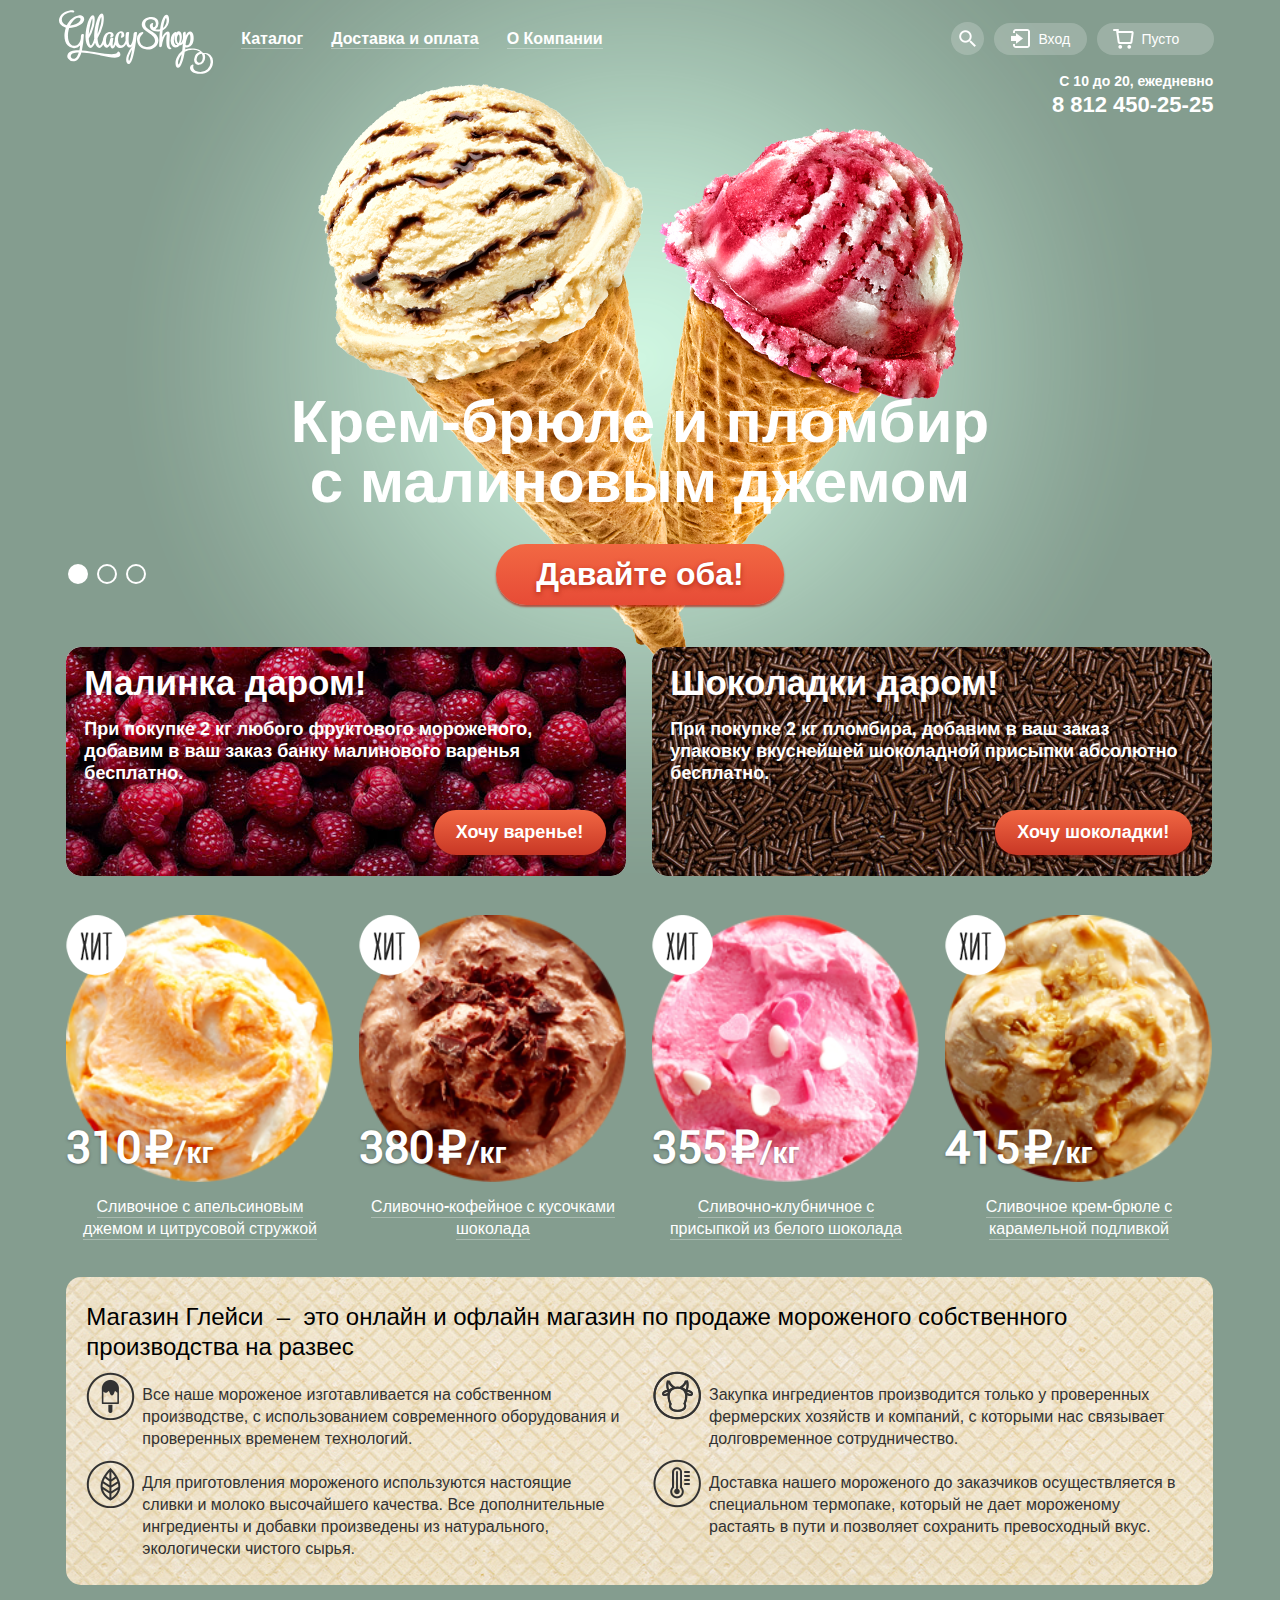
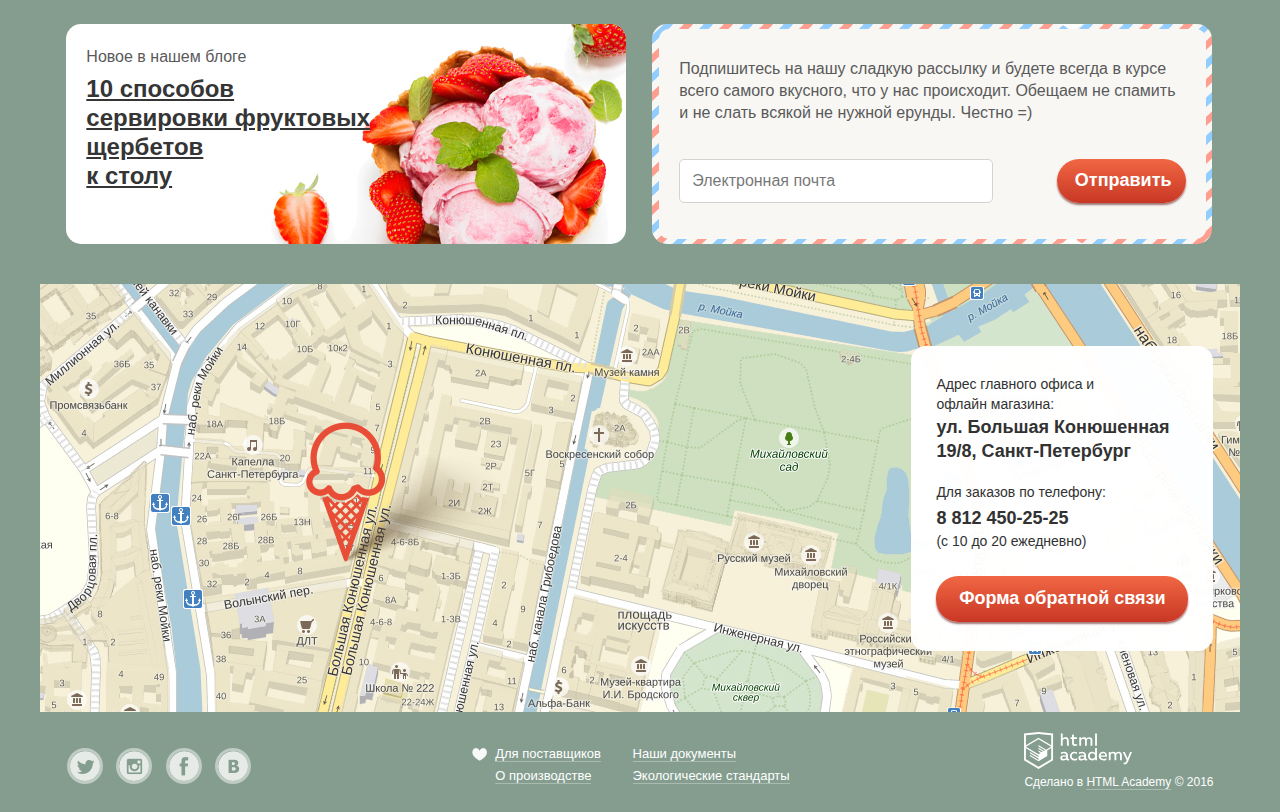
==== commit 74ef379c: "Исправления после первой проверки" ====
--- a/index.html
+++ b/index.html
@@ -152,7 +152,7 @@
               <a class="card-title" href="">Сливочное с апельсиновым джемом и цитрусовой стружкой</a>
             </p>
             <div class="mask mask1 mask-hit">
-              <img class="catalog-card" src="img/catalog-card1.png" width="200" height="200" alt="Образец товара">
+<!--              <img class="catalog-card" src="img/catalog-card1.png" width="200" height="200" alt="Образец товара">-->
               <a class="mini-btn" href="">Быстрый просмотр</a>
             </div>
           </article>
@@ -164,7 +164,7 @@
               <a class="card-title" href="">Сливочно-кофейное с кусочками шоколада</a>
             </p>
             <div class="mask mask2 mask-hit">
-              <img class="catalog-card" src="img/catalog-card2.png" width="200" height="200" alt="Образец товара">
+<!--              <img class="catalog-card" src="img/catalog-card2.png" width="200" height="200" alt="Образец товара">-->
               <a class="mini-btn" href="">Быстрый просмотр</a>
             </div>
           </article>
@@ -176,7 +176,7 @@
               <a class="card-title" href="">Сливочно-клубничное с присыпкой из белого шоколада</a>
             </p>
             <div class="mask mask3 mask-hit">
-              <img class="catalog-card" src="img/catalog-card3.png" width="200" height="200" alt="Образец товара">
+<!--              <img class="catalog-card" src="img/catalog-card3.png" width="200" height="200" alt="Образец товара">-->
               <a class="mini-btn" href="">Быстрый просмотр</a>
             </div>
           </article>
@@ -188,7 +188,7 @@
               <a class="card-title" href="">Сливочное крем-брюле с карамельной подливкой</a>
             </p>
             <div class="mask mask4 mask-hit">
-              <img class="catalog-card" src="img/catalog-card4.png" width="200" height="200" alt="Образец товара">
+<!--              <img class="catalog-card" src="img/catalog-card4.png" width="200" height="200" alt="Образец товара">-->
               <a class="mini-btn" href="">Быстрый просмотр</a>
             </div>
           </article>
@@ -212,7 +212,7 @@
           <section class="mailing col col-2">
             <div class="basic-background">
               <p>Подпишитесь на нашу сладкую рассылку и будете всегда в курсе всего самого вкусного, что у нас происходит. Обещаем не спамить и не слать всякой не нужной ерунды. Честно =) </p>
-              <form class="subscription" action="http://example.ru/" method="post">
+              <form class="subscription clearfix" action="http://example.ru/" method="post">
                 <input type="email" name="email"                    placeholder="Электронная почта">
                 <button class="mini-btn" type="submit" value="Отправить">Отправить</button>
               </form>
--- a/css/style-min.css
+++ b/css/style-min.css
@@ -1 +1 @@
-@font-face{font-family:'Roboto Regular';src:url(../fonts/Roboto-Regular-webfont.eot);src:url(../fonts/Roboto-Regular-webfont.eot?#iefix) format('embedded-opentype'),url(../fonts/Roboto-Regular-webfont.woff) format('woff'),url(../fonts/Roboto-Regular-webfont.ttf) format('truetype'),url(../fonts/Roboto-Regular-webfont.svg#robotoregular) format('svg');font-weight:400;font-style:normal}@font-face{font-family:'Roboto Bold';src:url(../fonts/Roboto-Bold-webfont.eot);src:url(../fonts/Roboto-Bold-webfont.eot?#iefix) format('embedded-opentype'),url(../fonts/Roboto-Bold-webfont.woff) format('woff'),url(../fonts/Roboto-Bold-webfont.ttf) format('truetype'),url(../fonts/Roboto-Bold-webfont.svg#robotobold) format('svg');font-weight:400;font-style:normal}@font-face{font-family:'Roboto Medium';src:url(../fonts/Roboto-Medium-webfont.eot);src:url(../fonts/Roboto-Medium-webfont.eot?#iefix) format('embedded-opentype'),url(../fonts/Roboto-Medium-webfont.woff) format('woff'),url(../fonts/Roboto-Medium-webfont.ttf) format('truetype'),url(../fonts/Roboto-Medium-webfont.svg#robotomedium) format('svg');font-weight:400;font-style:normal}*{margin:0;padding:0;box-sizing:border-box}body{font-family:"Roboto Regular","Arial",serif;font-size:16px;line-height:22px;font-weight:400;background:#849d8f;color:#fff}.box-center{min-width:900px;max-width:1200px;margin:0 auto;background:0 0}.block-row{margin:0 1.11%;padding:0 0 39px;font-size:0}.block-row .col{display:inline-block;margin:0 1.11%;vertical-align:top}.col-1{width:22.75%}.col-2{width:47.72%}.col-4{width:97.74%}.logo a,a{text-decoration:none}a{font-family:"Roboto Medium","Arial",serif;font-size:16px;font-weight:500;line-height:18px;color:#fff}header .box-center{position:relative;min-height:75px;padding:10px 2% 0;z-index:1}header .box-center::after{content:"";display:table;clear:both}.header div.logo,.header nav{float:left}.header .logo{width:154px;font-size:0;margin-left:-.556%}.logo a{display:block;width:154px}.header .main-menu{width:398px;margin-top:12px;margin-left:5px}.header .menu-list{width:100%;list-style:none}.menu-list>li{display:inline-block;padding-bottom:5px;vertical-align:middle;white-space:nowrap}.menu-list>li:first-of-type{margin-left:10px}.menu-list>li>a{display:block;margin-right:-2px;padding:8px 13px;color:#fff;text-decoration:none;font-size:16px;line-height:18px}.menu-list>li>a::after{display:block;content:"";height:1px;padding-top:0;background:rgba(255,255,255,.3)}.menu-list>li>a:hover{background:#f7f6f3;color:#000}.fatness input[type=radio],.filler input[type=checkbox],.menu-list>li>a.active::after,.menu-list>li>a:active::after,.menu-list>li>a:hover::after,body>input[type=radio]{display:none}.menu-list>li>.active,.menu-list>li>a:active,.menu-list>li>a:hover{padding-top:8px;border-radius:16px;text-decoration:none;text-align:center}.menu-list>li>a:active{background:#ededed;color:#000;text-shadow:inset 0 2px 2px 0 #696969}.menu-list>li>.active{background:#d07058}.catalog-list{position:relative;z-index:2}.header .menu-catalog{position:absolute;top:38px;left:-5px;display:none;width:142px;list-style:none;background:#f8f7f4;border-radius:5px;box-shadow:0 20px 20px 0 rgba(0,0,0,.4)}.menu-catalog .menu-item{display:block;padding:13px 20px 14px;font-size:14px;line-height:16px;font-weight:400;color:#323232;text-align:left;text-decoration:none}.menu-catalog a.new,.menu-list>li>a{font-family:"Roboto","Arial",serif;font-weight:700}.menu-catalog li:first-of-type::after{display:block;width:130px;height:1px;content:"";margin:0 8px 0 5px;background:rgba(0,0,0,.3)}.catalog-list:hover .menu-catalog{display:block;list-style:none}.menu-catalog li:hover{background:#fbded7}.menu-catalog li:first-of-type:hover{font-weight:700;background:#fbded7;border-radius:5px 5px 0 0}.menu-catalog li:last-of-type:hover{background:#fbded7;border-radius:0 0 5px 5px}.menu-catalog .menu-item:active{background:#f6b5a5}.menu-catalog li:first-of-type:active{font-weight:700;background:#f6b5a5;border-radius:5px 5px 0 0}.menu-catalog li:last-of-type:active{background:#f6b5a5;border-radius:0 0 5px 5px}.menu-catalog .menu-item.active{background:#d07058}.header .user{float:right;width:300px;margin-top:12px;text-align:right}.user .user-basket,.user .user-login,.user .user-search{position:relative;display:inline-block;margin-left:6px;padding-bottom:5px;vertical-align:bottom;text-align:right}.user-basket>a,.user-login>a,.user-search>a{display:inline-block;padding:8px 0;font-family:"Roboto","Arial",serif;font-size:14px;line-height:16px;font-weight:500;background:rgba(255,255,255,.2);border-radius:16px;text-decoration:none;text-align:left;vertical-align:bottom}.user .user-btn-search{width:33px;height:33px;border-radius:50%;text-indent:-9999px;background:rgba(255,255,255,.2) url(../img/sprite.png) no-repeat -428px 3px}.user .user-btn-basket,.user .user-btn-login{position:relative;width:93px;padding-left:44px}.user .user-btn-login::before{position:absolute;top:6px;left:17px;width:24px;height:22px;content:"";background:url(../img/sprite.png) no-repeat -211px -5px}.user .user-btn-basket{width:117px}.user .user-btn-basket::before{position:absolute;top:5px;left:16px;width:22px;height:22px;content:"";background:url(../img/sprite.png) no-repeat -5px -4px}.user a[class^=user-btn]:hover{color:#000;background:#fff}.user a.user-btn-search:hover{background:#fff url(../img/sprite.png) no-repeat -455px 3px}.user .user-btn-login:hover::before{position:absolute;top:6px;left:18px;width:24px;height:22px;content:"";background:url(../img/sprite.png) no-repeat -239px -4px}.header .full-basket{position:relative;color:#323232;background:#fff}.header .full-basket::before{position:absolute;top:10px;left:19px;width:15px;height:10px;content:"";background:url(../img/sprite.png) no-repeat -36px -4px}.header .full-basket::after,.user .user-btn-basket:hover::before{position:absolute;top:5px;left:16px;width:22px;height:22px;content:"";background:url(../img/sprite.png) no-repeat -61px -3px}.header-contact{position:absolute;top:72px;right:2.22%;z-index:5;width:175px;text-align:right}.header-contact .tel,.header-contact .working-hour{display:block;font-family:"Roboto","Arial",serif;font-weight:700}.header-contact .working-hour{margin-bottom:-10px;font-size:14px;line-height:18px}.header-contact .tel{margin-top:-10px;font-size:22px;line-height:26px}main .box-center{position:relative;z-index:0;padding-top:1px;padding-bottom:2px}.slider-photo{position:relative;margin:0 1.11%}.slider-focus{width:100%;overflow:hidden}.slider-box{width:300%}.slider-box div[class^=slider]{float:left;width:33.33%;min-height:561px;text-align:center}.clearfix:after{content:"";display:table;clear:both}.slider-controls{position:absolute;top:478px;left:6px;z-index:20;width:100px;text-align:center}.slider-controls label{display:inline-block;width:20px;height:20px;margin-right:5px;background-color:transparent;border:2px solid #fff;border-radius:50%;cursor:pointer}.slider-box a,p.slider-title{text-align:center;font-family:"Roboto","Arial",serif;font-weight:700}p.slider-title{display:block;margin:306px auto 40px;vertical-align:bottom;width:700px;font-size:60px;line-height:60px}.slider-box a{width:300px;height:30px;padding:12px 40px 13px;border-radius:30px;font-size:32px;line-height:44px;text-decoration:none;background:-webkit-linear-gradient(#f26843,#e74b36);background:linear-gradient(#f26843,#e74b36);text-shadow:0 2px 5px rgba(160,32,11,.76);box-shadow:0 2px 2px 0 rgba(172,16,0,.64)}.slider-box a:active,.slider-box a:hover{background:-webkit-linear-gradient(#f58669,#ec6f5e);background:linear-gradient(#f58669,#ec6f5e);box-shadow:0 2px 2px 0 #ac1000}.slider-box a:active{box-shadow:0 -2px 2px 0 #ac1000}#btn-1:checked~.toggler-bg .slider-box{-webkit-transform:translate(0);transform:translate(0)}#btn-2:checked~.toggler-bg .slider-box{-webkit-transform:translate(-33.33%);transform:translate(-33.33%)}#btn-3:checked~.toggler-bg .slider-box{-webkit-transform:translate(-66.67%);transform:translate(-66.67%)}#btn-1:checked~.toggler-bg{background:url(../img/ice-cream1.png) no-repeat 50% 84px,#849d8f url(../img/lighting1.png) no-repeat 50% 0}#btn-2:checked~.toggler-bg{background:url(../img/ice-cream2.png) no-repeat 50% 84px,#8996a6 url(../img/lighting2.png) no-repeat 50% 0}#btn-3:checked~.toggler-bg{background:url(../img/ice-cream3.png) no-repeat 50% 84px,#9d8b84 url(../img/lighting3.png) no-repeat 50% 0}#btn-1:checked~.toggler-bg label[for=btn-1],#btn-2:checked~.toggler-bg label[for=btn-2],#btn-3:checked~.toggler-bg label[for=btn-3]{background-color:#fff}.banner-left,.banner-right{min-height:229px;padding:15px 20px 15px 18px;font-family:"Roboto","Arial",serif;font-size:18px;font-weight:700;line-height:22px;border-radius:15px}.banner-left{background:url(../img/raspberry-bg1200.jpg) no-repeat}.banner-right{background:url(../img/chocolate-bg1200.jpg) no-repeat}.banners span,.mini-btn{font-family:inherit;font-size:35px;line-height:41px;font-weight:700}.banners p{min-height:63px;margin:15px 0 26px}.banners a{float:right;display:block}.mini-btn{height:45px;padding:10px 23px 13px 22px;font-size:18px;line-height:24px;color:#fff;background:-webkit-linear-gradient(#f16743,#c83725);background:linear-gradient(#f16743,#c83725);border-radius:22px;text-decoration:none;box-shadow:0 2px 2px 0 rgba(85,8,0,.54);cursor:pointer}.mini-btn:hover{background:-webkit-linear-gradient(#f58669,#ec6f5e);background:linear-gradient(#f58669,#ec6f5e);box-shadow:0 1px 2px 0 #ac1000}.mini-btn:active{background:-webkit-linear-gradient(#d74632,#e1613e);background:linear-gradient(#d74632,#e1613e);box-shadow:0 -1px 2px 0 #ac1000}.catalog-item{position:relative;min-height:276px;margin-top:1px;font-size:16px;line-height:22px;z-index:1;background-size:100%}.catalog-hit-mark{position:absolute;top:0;left:0;width:61px;height:61px;z-index:5}.catalog-item .catalog-card{width:100%;height:100%}.catalog-item .catalog-price,.catalog-item .units{font-weight:600;line-height:45px;text-shadow:0 1px 3px rgba(49,50,53,.5)}.catalog-item .catalog-price{position:relative;margin-top:-64px;text-align:left;word-spacing:-7px;z-index:5;font-size:45px}.catalog-item .units{font-size:30px}.catalog-item .catalog-title{position:relative;z-index:5;display:block;width:96%;margin-top:9px;padding-top:12px;padding-left:4.17%;text-align:center}.catalog-item .card-title{padding-bottom:0;font-family:"Roboto Medium","Arial",serif;font-size:16px;line-height:22px;font-weight:500;text-align:center;color:#fff;border-bottom:1px solid rgba(255,255,255,.3)}.breadcrumbs .breadcrumbs-menu:active,.breadcrumbs .breadcrumbs-menu:hover,.catalog-item .card-title:active,.catalog-item .card-title:hover{color:#ffbc9e;border-bottom:1px solid rgba(255,188,158,.3)}.about-block{padding:25px 20px;font-size:0;background:url(../img/waffle-pattern.jpg);color:#000;border-radius:15px}.about-block p,h2.about-title{font-family:"Roboto","Arial",serif}h2.about-title{text-align:left;white-space:pre-wrap;font-size:24px;line-height:30px;font-weight:500}.about-block p{position:relative;display:inline-block;max-width:48%;min-width:47.8%;margin:22px 0 0;padding-left:56px;font-size:16px;line-height:22px;color:#323232;font-weight:400;vertical-align:top}.about-block p:nth-of-type(2n+1){max-width:48.7%;margin-right:2.5%}.about-block p::before{position:absolute;top:-13px;left:0;content:"";width:49px;height:49px;background:url(../img/sprite.png) no-repeat}.about-block .ice-cream::before{background-position:-620px -4px}.about-block .cow::before{background-position:-152px -5px}.about-block .leaf::before{background-position:-377px -4px}.about-block .term::before{background-position:-679px -5px}.block-row:last-of-type{padding-bottom:38px}.blog-news p{margin-bottom:6px;font-size:16px;line-height:22px;color:#5a5a5a;font-weight:400}.blog-news a,.blog-news p,.mailing p{font-family:"Roboto","Arial",serif}.mailing p{min-height:86px;margin-top:11px;margin-bottom:15px;font-size:16px;line-height:22px;color:#5a5a5a;font-weight:400}.blog-news,.mailing{min-height:220px;border-radius:15px}.blog-news{padding:22px 20px 30px;background:url(../img/strawberry-bg1200.jpg) no-repeat right}.blog-news a{display:inline-block;width:285px;font-size:24px;line-height:29px;font-weight:700;color:#353535;border-bottom:none;text-decoration:underline}.blog-news span{background:rgba(255,255,255,.6)}.blog-news a:active,.blog-news a:hover{color:#e84d37}.mailing{background:url(../img/post-fon.jpg)}.mailing .basic-background{width:97.62%;min-height:210px;margin:5px 1.25%;background-color:#f8f7f4;padding:18px 20px;border-radius:10px}.catalog-center h1,.mailing form{font-family:"Roboto","Arial",serif;font-size:16px;line-height:24px;font-weight:400}.mailing input{max-width:72.3%;min-width:62%;margin-right:6px;padding:9px 12px;border-radius:5px;vertical-align:top;background-color:#fff;box-shadow:none;outline:none;border:1px solid #d3d3d2}.mailing button{float:right;display:inline-block;width:129px;height:44px;margin-top:0;padding:9px 18px 11px;outline:none;border:none}.card-place{position:relative;min-height:428px;background:url(../img/map1200.jpg) no-repeat center}.contacts-box{position:relative;z-index:10;max-width:1200px;margin:0 auto}.card-contacts{position:absolute;bottom:62px;top:62px;right:2.22%;z-index:1;width:302px;height:305px;margin-left:20%;padding:18px 25px;font-family:"Roboto","Arial",serif;font-size:18px;line-height:24px;color:#323232;font-weight:700;background-color:rgba(255,255,255,.98);border-radius:15px}.card-contacts p{margin:1px 0 19px}.card-contacts .tel{margin:6px 0 18px;line-height:20px}.card-contacts h3,.card-contacts span{display:block;width:172px;margin:10px 0 0;font-size:14px;line-height:20px;font-weight:400}.card-contacts span{margin:3px 0 0}.card-contacts .card-btn{display:block;height:46px;margin-top:25px;padding:10px 22px;text-align:center}main .catalog-center{padding-top:7px;padding-bottom:1px}.breadcrumbs{margin:10px 0 0 2.22%}.breadcrumbs ul{list-style:none;padding:1px 0 0}.breadcrumbs li{display:inline-block;vertical-align:top;font-size:14px;font-weight:400;white-space:pre-wrap;word-spacing:-.3px}.breadcrumbs .breadcrumbs-menu{font-family:"Roboto Medium","Arial",serif;font-size:14px;font-weight:400;border-bottom:1px solid rgba(255,255,255,.3)}.catalog-center h1{margin-top:2px;margin-left:2.22%;margin-bottom:20px;font-size:35px;line-height:41px;text-align:left;font-weight:700}.filters{margin:0 2.22%;text-align:left}.filters button,.filters fieldset,.filters input{display:inline-block;background:rgba(255,255,255,.2)}.filters .range-controls,.filters button,.filters fieldset,.filters input,.filters select{vertical-align:middle;font-family:"Roboto","Arial",serif;font-size:16px;line-height:18px;font-weight:500}.filters select{background:rgba(255,255,255,.2);position:relative;width:250px;z-index:5;padding:7px 10px;background:0 0;border:none;outline:none;color:#fff;cursor:pointer;display:block}.filters .range-controls{display:inline-block}.filters .range-controls,.filters .select-container{margin-top:6px;margin-right:10px;border-radius:18px}.fatness,.filters button[type=submit]{border-radius:18px}.fatness{margin-top:6px;margin-right:10px;padding:8px 10px 7px}.filters .select-container{position:relative;display:inline-block;overflow:hidden;width:194px;padding:0 23px 0 0;color:#fff;background:rgba(255,255,255,.2);vertical-align:middle;cursor:pointer}.filters .select-container::after{position:absolute;top:16px;right:15px;display:inline-block;width:8px;height:5px;content:"";color:#fff;background:url(../img/sprite.png) no-repeat -490px -5px}.filters select:hover{color:#000;background:0 0}.filters .select-container:hover,.filters button[type=submit]:hover{color:#000;background:#fff}.filters .select-container:hover::after{position:absolute;top:16px;left:171px;display:block;width:8px;height:5px;content:"";background:url(../img/sprite.png) no-repeat -507px -6px}.filters select:focus{color:#000;background:#fff}.filters .max-price,.filters .min-price,.filters .price-controls,.filters form>label{display:inline-block;font-family:"Roboto","Arial",serif;font-size:14px;line-height:16px;font-weight:500;vertical-align:bottom}.filters .price-controls,.filters form>label{margin:6px 17px 0;background:0 0;width:170px}.price-controls span{white-space:pre-wrap}.filters .max-price,.filters .min-price{width:25px;color:#fff;border:none;outline:none;box-shadow:none;background:#849d8f}.filters .range-controls{position:relative;width:220px;min-height:36px;padding:7px 16px;overflow:hidden;background:rgba(255,255,255,.2)}.range-controls .scale{display:inline-block;width:188px;height:4px;margin-left:0;margin-top:9px;background-color:rgba(248,247,244,.5)}.range-controls .bar{width:105px;height:4px;margin-left:25px;background-color:#f8f7f4}.range-controls .toggle{position:absolute;display:block;top:7px;left:35px;width:21px;height:21px;background:#f8f7f4;cursor:pointer;border-radius:50%;box-shadow:0 2px 2px 0 rgba(0,0,0,.1)}.range-controls .max-toggle{margin-left:98px}.range-controls .toggle:hover{width:24px;height:24px;box-shadow:0 2px 2px 0 rgba(0,0,0,.1)}.filters .label-fatness{margin-left:42px}.filters .fatness{width:415px;margin-right:0}.fatness label{margin-right:10px;margin-left:4px;padding-left:30px;cursor:pointer}.fatness label,.filler label{position:relative;display:inline-block}.fatness label:last-of-type,.filler label:last-of-type{margin-right:0}.fatness label::before{position:absolute;display:block;top:-2px;left:0;width:19px;height:19px;content:"";background:0 0;border:1px solid #fff;border-radius:50%}input[name^=fat]:checked+label::after{position:absolute;top:3px;left:5px;display:block;width:11px;height:11px;content:"";background:#fff;border-radius:50%}.filters .filler{width:700px;margin:7px 0 40px;padding:7px 10px;background:rgba(255,255,255,.2);border-radius:18px}.filler label{margin-right:12px;margin-left:5px;padding-left:32px;cursor:pointer}.filler label::before{position:absolute;display:block;top:-2px;left:0;width:18px;height:18px;content:"";background:0 0;border:1px solid #fff;border-radius:5px}.filler label:active::before,.filler label:hover::before,input[type=checkbox]:checked+label:active::before,input[type=checkbox]:checked+label:hover::before{width:16px;height:16px;border:2px solid #fff}input[type=checkbox]:checked+label::before{background:url(../img/sprite.png) no-repeat -93px -6px}input[type=checkbox]:checked+label:active::before,input[type=checkbox]:checked+label:hover::before{background:url(../img/sprite.png) no-repeat -94px -7px}.filters .fieldset-title{display:block;width:250px;margin-top:16px}.filters button[type=submit]{width:145px;margin:-36px 0 0 11px;padding:8px 10px 6px;color:#fff;background:rgba(255,255,255,.2);outline:none;box-shadow:none;border:2px solid #fff;cursor:pointer}.filters button[type=submit]:active{color:#323232;background:#fff;opacity:.8;box-shadow:inset 0 2px 2px 0 #6c6d6c}.catalog .catalog-item,.catalog p.catalog-price{position:relative;font-family:"Roboto","Arial",serif}.catalog .catalog-item{line-height:22px;background-size:100%;margin-bottom:36px;font-size:16px}.catalog p.catalog-price{margin-top:-63px;margin-bottom:15px;z-index:5;font-size:45px;font-weight:700}.catalog .catalog-title{position:relative;width:97.5%;margin-top:0;padding-top:5px;padding-left:4.17%;z-index:5}.catalog-title a{font-family:"Roboto","Arial",serif;font-size:16px;line-height:22px;font-weight:500}.catalog-item .mask{display:none;position:absolute;top:-9px;left:50%;width:110%;z-index:4;-webkit-transform:translateX(-50%);transform:translateX(-50%);padding:9px 10px;background-color:rgba(255,255,255,.3);background-repeat:no-repeat;background-position:center 9px;border-radius:5px;box-shadow:0 20px 20px 0 rgba(0,0,0,.4)}.mask .catalog-card{width:100%;margin:0 auto;padding-bottom:64px}.mask .mini-btn{position:relative;display:block;width:200px;margin:0 auto 17px;padding:11px;z-index:6;text-align:center}.catalog-item:hover{z-index:2}.catalog-item:hover .mask{display:block}.catalog-item:hover .card-title{border-bottom:none}.catalog-hits .mask-hit{padding-top:7px}.page-number{min-width:200px;margin:43px 10px 0;padding-bottom:30px;font-size:16px;white-space:nowrap;border-bottom:1px solid rgba(255,255,255,.3)}.page-number ul{margin-right:-6px;list-style:none;text-align:right}.page-number li{display:inline-block;vertical-align:middle;text-align:center;line-height:26px}.page-number a,.page-number span{display:block;width:27px;height:26px;margin:0 2px 0 -3px;padding-top:5px;text-decoration:none;font-size:16px;color:#fff;line-height:18px;font-weight:500;text-align:center}.page-number a:hover{border-radius:50%;background:rgba(255,255,255,.2);color:#fff}.page-number a:active{border-radius:50%;background:#fff;color:#323232}.page-number .prev,.page-number .prev:active,.page-number .prev:hover{background:url(../img/sprite.png) no-repeat -533px 1px;text-indent:-9999px}.page-number .next,.page-number .next:active,.page-number .next:hover{background:url(../img/sprite.png) no-repeat -515px 1px;text-indent:-9999px}.page-number .current-page{border-radius:50%;background:#fff;color:#323232}.page-number .disabled{opacity:.2}.catalog-center .block-row:last-of-type{padding-bottom:0}footer .box-center{padding:26px 2% 22px}footer .box-center,footer a{font-family:"Roboto","Arial",serif;font-size:13px;line-height:16px;font-weight:400;text-align:center}.social-btn a,footer .footer-menu,footer img,footer p,footer ul{display:inline-block;vertical-align:middle}footer .social-btn{float:left;padding-top:13px;padding-left:4px}footer .social{width:30px;height:30px;margin-right:16px;border-bottom:none;box-shadow:0 0 0 3px rgba(255,255,255,.6);border-radius:50%;text-align:center;background:url(../img/sprite.png);opacity:.8;text-indent:-9999px}footer .social-tw{background-position:-738px -5px}footer .social-inst{background-position:-336px -5px}footer .social-fb{background-position:-270px -5px}footer .social-vk{background-position:-778px -5px}footer .social-fb:hover,footer .social-inst:hover,footer .social-tw:hover,footer .social-vk:hover{opacity:1;box-shadow:0 0 0 3px rgba(255,255,255,.8)}footer a.social-fb:active,footer a.social-inst:active,footer a.social-tw:active,footer a.social-vk:active{opacity:.8;box-shadow:inset 0 2px 2px 0 rgba(0,0,0,.4),0 0 0 3px rgba(255,255,255,.8)}.footer-menu{margin-left:-50px;padding-left:40px;text-align:left}.footer-menu ul{list-style:none}.footer-menu-col2{margin-left:22px}.footer-menu li{padding-left:6px}.footer-menu .docs,.footer-menu .for-caterer{margin-top:8px;margin-bottom:6px}.ecostandarts,.production{margin-bottom:0}.footer-menu .for-caterer{position:relative}.footer-menu .for-caterer::before{position:absolute;top:1px;left:-17px;display:block;content:"";width:15px;height:14px;background:url(../img/sprite.png) no-repeat -311px -4px}.copyright a,.footer-menu a{border-bottom:1px solid rgba(255,255,255,.3)}.copyright a:active,.copyright a:hover,.footer-menu a:active,.footer-menu a:hover{color:#ffbc9e;border-bottom:1px solid rgba(255,188,158,.3)}.footer-logo{float:right;width:190px;margin-top:-6px;text-align:left}footer .copyright{width:190px;margin:5px 0 0}.copyright a,.modal-content,footer .copyright{font-size:12px;line-height:16px;font-family:"Roboto","Arial",serif;color:#fefefe;font-weight:400}.modal-content{position:absolute;top:36px;right:0;display:none;z-index:10;padding:20px 15px;font-size:13px;color:#333;background-color:#f8f7f4;box-shadow:0 20px 20px 0 rgba(0,0,0,.4);border-radius:5px}.modal-content form{border:none;outline:none;box-shadow:none;background:0 0}.modal-content .label-box{position:relative;display:block}.modal-content label{position:absolute;top:-55px;left:15px;display:block;padding:0;pointer-events:none;font-size:16px;font-weight:400;line-height:24px;color:#999}.modal-content .modal-field{padding:10px 15px;background:#fff;border:1px solid #d3d3d2;border-radius:5px;outline:none;font-size:16px;font-weight:700;line-height:24px;color:#000}.modal-content .modal-field:hover{border:3px solid #d3d3d2;padding:9px 13px}.modal-content .modal-field:focus{border:3px solid #5b9ddf;padding:9px 13px}.modal-content .modal-field:valid{font-weight:700}.modal-field:focus+.label-box .modal-label,.modal-field:valid+.label-box .modal-label{-webkit-transform:translateY(-27px);transform:translateY(-27px);font-size:11px;line-height:13px}.modal-field:focus+.label-box .modal-label{color:#5b9ddf}.modal-search{width:341px;min-height:84px;padding-bottom:0;text-align:center}.modal-search input{width:311px;margin-bottom:20px}.user-basket.full:hover .modal-basket-full,.user-login:hover .modal-enter,.user-search:hover .modal-search{display:block}.modal-enter{width:277px;min-height:214px;padding:20px 17px 22px 19px}.modal-enter input{width:241px;margin-bottom:20px}.modal-enter button{float:left;outline:none;border:none;display:block;width:100px;padding:10px 25px}.modal-enter .helper-wrapper{position:relative;top:5px;left:121px;width:119px;min-height:40px}.modal-enter .helper{position:absolute;color:#323232;text-align:left}.helper-wrapper a{display:block;width:119px;margin-bottom:5px;padding:0;color:#323232;font-size:13px;line-height:16px;font-weight:400;text-decoration:underline;vertical-align:bottom}.modal-basket-full{width:540px;min-height:186px;padding:26px 14px 12px 16px;text-align:right}.modal-basket-full .product-table,.modal-basket-full span{display:block;margin-bottom:15px}.modal-basket-full a.mini-btn{display:inline-block;vertical-align:bottom}.modal-basket-full .product-table{display:table;width:510px;border-bottom:1px solid #cacac7}.modal-basket-full .table-row{display:table-row;width:100%;margin-bottom:19px}.modal-basket-full .table-cell{display:table-cell;text-align:left}.modal-basket-full .cell-delete{width:4.9%;padding-top:11px;padding-right:14px}.modal-basket-full .btn-delete{position:relative;width:11px;height:11px;border:none;outline:none;cursor:pointer;background:0 0}.modal-basket-full .btn-delete::after,.modal-basket-full .btn-delete::before{position:absolute;top:5px;left:-2px;content:"";width:14px;height:1px;background:#353535}.modal-basket-full .btn-delete::before{-webkit-transform:rotate(45deg);transform:rotate(45deg)}.modal-basket-full .btn-delete::after{-webkit-transform:rotate(-45deg);transform:rotate(-45deg)}.modal-basket-full .cell-icon{width:9%;padding-right:14px;vertical-align:middle}.modal-basket-full .cell-name{width:45%;padding-top:11px}.modal-basket-full .cell-amount,.modal-basket-full .cell-price{width:23.5%;padding-top:11px;text-align:center}.modal-basket-full .cell-price{width:15%}.product-table span{display:inline-block;margin:0;padding:0;color:#999}.modal-basket-full .summ{font-size:15px;font-weight:700}@-webkit-keyframes scale{0%{-webkit-transform:scale(0) translateY(-2500px);transform:scale(0) translateY(-2500px)}70%{-webkit-transform:scale(1.3) translateY(100px);transform:scale(1.3) translateY(100px)}90%{-webkit-transform:scale(.8) translateY(0);transform:scale(.8) translateY(0)}to{-webkit-transform:scale(1);transform:scale(1)}}@keyframes scale{0%{-webkit-transform:scale(0) translateY(-2500px);transform:scale(0) translateY(-2500px)}70%{-webkit-transform:scale(1.3) translateY(100px);transform:scale(1.3) translateY(100px)}90%{-webkit-transform:scale(.8) translateY(0);transform:scale(.8) translateY(0)}to{-webkit-transform:scale(1);transform:scale(1)}}@-webkit-keyframes shake{0%,to{-webkit-transform:skewX(0);transform:skewX(0)}10%,30%,50%,70%,90%{-webkit-transform:skewX(-10deg);transform:skewX(-10deg)}20%,40%,60%,80%{-webkit-transform:skewX(10deg);transform:skewX(10deg)}}@keyframes shake{0%,to{-webkit-transform:skewX(0);transform:skewX(0)}10%,30%,50%,70%,90%{-webkit-transform:skewX(-10deg);transform:skewX(-10deg)}20%,40%,60%,80%{-webkit-transform:skewX(10deg);transform:skewX(10deg)}}.modal-link{position:fixed;top:20%;left:50%;display:none;width:478px;max-width:100%;min-height:443px;margin-left:-239px;padding:18px 25px 27px 24px;z-index:100;text-align:left;border-radius:10px}.modal-content-close{position:absolute;top:16px;right:16px;width:16px;height:16px;font-size:0;border:0;outline:0;cursor:pointer;background-color:transparent}.modal-content-close::after,.modal-content-close::before{position:absolute;top:7px;right:-2px;width:20px;height:2px;content:"";background-color:#000}.modal-content-close::before{-webkit-transform:rotate(45deg);transform:rotate(45deg)}.modal-content-close::after{-webkit-transform:rotate(-45deg);transform:rotate(-45deg)}.modal-link .link-title{display:block;margin-bottom:20px;font-size:24px;line-height:28px;font-weight:500;color:#323232}.modal-link input,.modal-link textarea{font-size:16px;line-height:24px;font-weight:400;color:#999}.modal-link input{width:267px;margin-bottom:20px}.modal-link textarea{width:428px;margin-bottom:25px}.modal-link button{float:right;outline:none;border:none;cursor:pointer}.modal-link-show{display:block;-webkit-animation-name:scale;animation-name:scale;-webkit-animation-duration:1s;animation-duration:1s}.modal-overlay{position:fixed;top:0;left:0;z-index:50;display:none;width:100%;height:100%;background:rgba(0,0,0,.5)}.modal-overlay-show{display:block}.modal-error{-webkit-animation:shake 1s;animation:shake 1s}+@font-face{font-family:'Roboto Regular';src:url(../fonts/Roboto-Regular-webfont.eot);src:url(../fonts/Roboto-Regular-webfont.eot?#iefix) format('embedded-opentype'),url(../fonts/Roboto-Regular-webfont.woff) format('woff'),url(../fonts/Roboto-Regular-webfont.ttf) format('truetype'),url(../fonts/Roboto-Regular-webfont.svg#robotoregular) format('svg');font-weight:400;font-style:normal}@font-face{font-family:'Roboto Bold';src:url(../fonts/Roboto-Bold-webfont.eot);src:url(../fonts/Roboto-Bold-webfont.eot?#iefix) format('embedded-opentype'),url(../fonts/Roboto-Bold-webfont.woff) format('woff'),url(../fonts/Roboto-Bold-webfont.ttf) format('truetype'),url(../fonts/Roboto-Bold-webfont.svg#robotobold) format('svg');font-weight:400;font-style:normal}@font-face{font-family:'Roboto Medium';src:url(../fonts/Roboto-Medium-webfont.eot);src:url(../fonts/Roboto-Medium-webfont.eot?#iefix) format('embedded-opentype'),url(../fonts/Roboto-Medium-webfont.woff) format('woff'),url(../fonts/Roboto-Medium-webfont.ttf) format('truetype'),url(../fonts/Roboto-Medium-webfont.svg#robotomedium) format('svg');font-weight:400;font-style:normal}*{margin:0;padding:0;box-sizing:border-box}body{font-family:"Roboto Regular","Arial",serif;font-size:16px;line-height:22px;font-weight:400;background:#849d8f;color:#fff}.box-center{min-width:900px;max-width:1200px;margin:0 auto;background:0 0}.block-row{margin:0 1.11%;padding:0 0 39px;font-size:0}.block-row .col{display:inline-block;margin:0 1.11%;vertical-align:top}.col-1{width:22.75%}.col-2{width:47.72%}.col-4{width:97.74%}.logo a,a{text-decoration:none}a{font-family:"Roboto Medium","Arial",serif;font-size:16px;font-weight:500;line-height:18px;color:#fff}header .box-center{position:relative;min-height:75px;padding:10px 2% 0;z-index:1}header .box-center::after{content:"";display:table;clear:both}.header div.logo,.header nav{float:left}.header .logo{width:154px;font-size:0;margin-left:-.556%}.logo a{display:block;width:154px}.header .main-menu{width:398px;margin-top:12px;margin-left:5px}.header .menu-list{width:100%;list-style:none}.menu-list>li{display:inline-block;padding-bottom:5px;vertical-align:middle;white-space:nowrap}.menu-list>li:first-of-type{margin-left:10px}.menu-list>li>a{display:block;margin-right:-2px;padding:8px 13px;color:#fff;text-decoration:none;font-size:16px;line-height:18px}.menu-list>li>a::after{display:block;content:"";height:1px;padding-top:0;background:rgba(255,255,255,.3)}.menu-list>li>a:hover{background:#f7f6f3;color:#000}.fatness input[type=radio],.filler input[type=checkbox],.menu-list>li>a.active::after,.menu-list>li>a:active::after,.menu-list>li>a:hover::after,body>input[type=radio]{display:none}.menu-list>li>.active,.menu-list>li>a:active,.menu-list>li>a:hover{padding-top:8px;border-radius:16px;text-decoration:none;text-align:center}.menu-list>li>a:active{background:#ededed;color:#000;text-shadow:inset 0 2px 2px 0 #696969}.menu-list>li>.active{background:#d07058}.catalog-list{position:relative;z-index:2}.header .menu-catalog{position:absolute;top:38px;left:-5px;display:none;width:142px;list-style:none;background:#f8f7f4;border-radius:5px;box-shadow:0 20px 20px 0 rgba(0,0,0,.4)}.menu-catalog .menu-item{display:block;padding:13px 20px 14px;font-size:14px;line-height:16px;font-weight:400;color:#323232;text-align:left;text-decoration:none}.menu-catalog a.new,.menu-list>li>a{font-family:"Roboto","Arial",serif;font-weight:700}.menu-catalog li:first-of-type::after{display:block;width:130px;height:1px;content:"";margin:0 8px 0 5px;background:rgba(0,0,0,.3)}.catalog-list:hover .menu-catalog{display:block;list-style:none}.menu-catalog li:hover{background:#fbded7}.menu-catalog li:first-of-type:hover{font-weight:700;background:#fbded7;border-radius:5px 5px 0 0}.menu-catalog li:last-of-type:hover{background:#fbded7;border-radius:0 0 5px 5px}.menu-catalog .menu-item:active{background:#f6b5a5}.menu-catalog li:first-of-type:active{font-weight:700;background:#f6b5a5;border-radius:5px 5px 0 0}.menu-catalog li:last-of-type:active{background:#f6b5a5;border-radius:0 0 5px 5px}.menu-catalog .menu-item.active{background:#d07058}.header .user{float:right;width:300px;margin-top:12px;text-align:right}.user .user-basket,.user .user-login,.user .user-search{position:relative;display:inline-block;margin-left:6px;padding-bottom:5px;vertical-align:bottom;text-align:right}.user-basket>a,.user-login>a,.user-search>a{display:inline-block;padding:8px 0;font-family:"Roboto","Arial",serif;font-size:14px;line-height:16px;font-weight:500;background:rgba(255,255,255,.2);border-radius:16px;text-decoration:none;text-align:left;vertical-align:bottom}.user .user-btn-search{width:33px;height:33px;border-radius:50%;text-indent:-9999px;background:rgba(255,255,255,.2) url(../img/sprite.png) no-repeat -428px 3px}.user .user-btn-basket,.user .user-btn-login{position:relative;width:93px;padding-left:44px}.user .user-btn-login::before{position:absolute;top:6px;left:17px;width:24px;height:22px;content:"";background:url(../img/sprite.png) no-repeat -211px -5px}.user .user-btn-basket{width:117px}.user .user-btn-basket::before{position:absolute;top:5px;left:16px;width:22px;height:22px;content:"";background:url(../img/sprite.png) no-repeat -5px -4px}.user a[class^=user-btn]:hover{color:#000;background:#fff}.user a.user-btn-search:hover{background:#fff url(../img/sprite.png) no-repeat -455px 3px}.user .user-btn-login:hover::before{position:absolute;top:6px;left:18px;width:24px;height:22px;content:"";background:url(../img/sprite.png) no-repeat -239px -4px}.header .full-basket{position:relative;color:#323232;background:#fff}.header .full-basket::before{position:absolute;top:10px;left:19px;width:15px;height:10px;content:"";background:url(../img/sprite.png) no-repeat -36px -4px}.header .full-basket::after,.user .user-btn-basket:hover::before{position:absolute;top:5px;left:16px;width:22px;height:22px;content:"";background:url(../img/sprite.png) no-repeat -61px -3px}.header-contact{position:absolute;top:72px;right:2.22%;z-index:5;width:175px;text-align:right}.header-contact .tel,.header-contact .working-hour{display:block;font-family:"Roboto","Arial",serif;font-weight:700}.header-contact .working-hour{margin-bottom:-10px;font-size:14px;line-height:18px}.header-contact .tel{margin-top:-10px;font-size:22px;line-height:26px}main .box-center{position:relative;z-index:0;padding-top:1px;padding-bottom:2px}.slider-photo{position:relative;margin:0 1.11%}.slider-focus{width:100%;overflow:hidden}.slider-box{width:300%}.slider-box div[class^=slider]{float:left;width:33.33%;min-height:561px;text-align:center}.clearfix:after{content:"";display:table;clear:both}.slider-controls{position:absolute;top:478px;left:6px;z-index:20;width:100px;text-align:center}.slider-controls label{display:inline-block;width:20px;height:20px;margin-right:5px;background-color:transparent;border:2px solid #fff;border-radius:50%;cursor:pointer;vertical-align:top}.slider-box a,p.slider-title{text-align:center;font-family:"Roboto","Arial",serif;font-weight:700}p.slider-title{display:block;margin:306px auto 40px;vertical-align:bottom;width:700px;font-size:60px;line-height:60px}.slider-box a{width:300px;height:30px;padding:12px 40px 13px;border-radius:30px;font-size:32px;line-height:44px;text-decoration:none;background:-webkit-linear-gradient(#f26843,#e74b36);background:linear-gradient(#f26843,#e74b36);text-shadow:0 2px 5px rgba(160,32,11,.76);box-shadow:0 2px 2px 0 rgba(172,16,0,.64)}.slider-box a:active,.slider-box a:hover{background:-webkit-linear-gradient(#f58669,#ec6f5e);background:linear-gradient(#f58669,#ec6f5e);box-shadow:0 2px 2px 0 #ac1000}.slider-box a:active{box-shadow:0 -2px 2px 0 #ac1000}#btn-1:checked~.toggler-bg .slider-box{-webkit-transform:translate(0);transform:translate(0)}#btn-2:checked~.toggler-bg .slider-box{-webkit-transform:translate(-33.33%);transform:translate(-33.33%)}#btn-3:checked~.toggler-bg .slider-box{-webkit-transform:translate(-66.67%);transform:translate(-66.67%)}#btn-1:checked~.toggler-bg{background:url(../img/ice-cream1.png) no-repeat 50% 84px,#849d8f url(../img/lighting1.png) no-repeat 50% 0}#btn-2:checked~.toggler-bg{background:url(../img/ice-cream2.png) no-repeat 50% 84px,#8996a6 url(../img/lighting2.png) no-repeat 50% 0}#btn-3:checked~.toggler-bg{background:url(../img/ice-cream3.png) no-repeat 50% 84px,#9d8b84 url(../img/lighting3.png) no-repeat 50% 0}#btn-1:checked~.toggler-bg label[for=btn-1],#btn-2:checked~.toggler-bg label[for=btn-2],#btn-3:checked~.toggler-bg label[for=btn-3]{background-color:#fff}.banner-left,.banner-right{min-height:229px;padding:15px 20px 15px 18px;font-family:"Roboto","Arial",serif;font-size:18px;font-weight:700;line-height:22px;border-radius:15px}.banner-left{background:#a00021 url(../img/raspberry-bg1200.jpg) no-repeat}.banner-right{background:#55311f url(../img/chocolate-bg1200.jpg) no-repeat}.banners span,.mini-btn{font-family:inherit;font-size:35px;line-height:41px;font-weight:700}.banners p{min-height:63px;margin:15px 0 26px}.banners a{float:right;display:block}.mini-btn{height:45px;padding:10px 23px 13px 22px;font-size:18px;line-height:24px;color:#fff;background:-webkit-linear-gradient(#f16743,#c83725);background:linear-gradient(#f16743,#c83725);border-radius:22px;text-decoration:none;box-shadow:0 2px 2px 0 rgba(85,8,0,.54);cursor:pointer}.mini-btn:hover{background:-webkit-linear-gradient(#f58669,#ec6f5e);background:linear-gradient(#f58669,#ec6f5e);box-shadow:0 1px 2px 0 #ac1000}.mini-btn:active{background:-webkit-linear-gradient(#d74632,#e1613e);background:linear-gradient(#d74632,#e1613e);box-shadow:0 -1px 2px 0 #ac1000}.catalog-item{position:relative;min-height:276px;margin-top:1px;font-size:16px;line-height:22px;z-index:1;background-size:100%}.catalog-hit-mark{position:absolute;top:0;left:0;width:61px;height:61px;z-index:5}.catalog-item .catalog-card{width:100%;height:100%}.catalog-item .catalog-price,.catalog-item .units{font-weight:600;line-height:45px;text-shadow:0 1px 3px rgba(49,50,53,.5)}.catalog-item .catalog-price{position:relative;margin-top:-64px;text-align:left;word-spacing:-7px;z-index:5;font-size:45px}.catalog-item .units{font-size:30px}.catalog-item .catalog-title{position:relative;z-index:5;display:block;width:96%;margin-top:9px;padding-top:12px;padding-left:4.17%;text-align:center}.catalog-item .card-title{padding-bottom:0;font-family:"Roboto Medium","Arial",serif;font-size:16px;line-height:22px;font-weight:500;text-align:center;color:#fff;border-bottom:1px solid rgba(255,255,255,.3)}.breadcrumbs .breadcrumbs-menu:active,.breadcrumbs .breadcrumbs-menu:hover,.catalog-item .card-title:active,.catalog-item .card-title:hover{color:#ffbc9e;border-bottom:1px solid rgba(255,188,158,.3)}.about-block{padding:25px 20px;font-size:0;background:#eee3cc url(../img/waffle-pattern.jpg);color:#000;border-radius:15px}.about-block p,h2.about-title{font-family:"Roboto","Arial",serif}h2.about-title{text-align:left;white-space:pre-wrap;font-size:24px;line-height:30px;font-weight:500}.about-block p{position:relative;display:inline-block;max-width:48%;min-width:47.8%;margin:22px 0 0;padding-left:56px;font-size:16px;line-height:22px;color:#323232;font-weight:400;vertical-align:top}.about-block p:nth-of-type(2n+1){max-width:48.7%;margin-right:2.5%}.about-block p::before{position:absolute;top:-13px;left:0;content:"";width:49px;height:49px;background:url(../img/sprite.png) no-repeat}.about-block .ice-cream::before{background-position:-620px -4px}.about-block .cow::before{background-position:-152px -5px}.about-block .leaf::before{background-position:-377px -4px}.about-block .term::before{background-position:-679px -5px}.block-row:last-of-type{padding-bottom:38px}.blog-news p,.mailing p{margin-bottom:6px;font-family:"Roboto","Arial",serif;font-size:16px;line-height:22px;color:#5a5a5a;font-weight:400}.mailing p{min-height:86px;margin-top:11px;margin-bottom:15px}.blog-news,.mailing{min-height:220px;border-radius:15px}.blog-news{padding:22px 20px 30px;background:#fff url(../img/strawberry-bg1200.jpg) no-repeat right}.blog-news a,.breadcrumbs li{display:inline-block;vertical-align:top}.blog-news a{width:285px;font-family:"Roboto","Arial",serif;line-height:29px;color:#353535;border-bottom:none;text-decoration:underline;font-size:24px;font-weight:700}.blog-news span{background:rgba(255,255,255,.6)}.blog-news a:active,.blog-news a:hover{color:#e84d37}.mailing{background:url(../img/post-fon.jpg)}.mailing .basic-background{width:97.62%;min-height:210px;margin:5px 1.25%;background-color:#f8f7f4;padding:18px 20px;border-radius:10px}.catalog-center h1,.mailing form{font-family:"Roboto","Arial",serif;font-size:16px;line-height:24px;font-weight:400}.mailing input{float:left;max-width:72.3%;min-width:62%;margin-right:6px;padding:9px 12px;border-radius:5px;vertical-align:top;background-color:#fff;box-shadow:none;outline:none;border:1px solid #d3d3d2}.mailing button{float:right;display:inline-block;width:129px;height:44px;margin-top:0;padding:9px 18px 11px;outline:none;border:none}.card-place{position:relative;min-height:428px;background:url(../img/map1200.jpg) no-repeat center}.contacts-box{position:relative;z-index:10;max-width:1200px;margin:0 auto}.card-contacts{position:absolute;bottom:62px;top:62px;right:2.22%;z-index:1;width:302px;height:305px;margin-left:20%;padding:18px 25px;font-family:"Roboto","Arial",serif;font-size:18px;line-height:24px;color:#323232;font-weight:700;background-color:rgba(255,255,255,.98);border-radius:15px}.card-contacts p{margin:1px 0 19px}.card-contacts .tel{margin:6px 0 18px;line-height:20px}.card-contacts h3,.card-contacts span{display:block;width:172px;margin:10px 0 0;font-size:14px;line-height:20px;font-weight:400}.card-contacts span{margin:3px 0 0}.card-contacts .card-btn{display:block;height:46px;margin-top:25px;padding:10px 22px;text-align:center}main .catalog-center{padding-top:7px;padding-bottom:1px}.breadcrumbs{margin:10px 0 0 2.22%}.breadcrumbs ul{list-style:none;padding:1px 0 0}.breadcrumbs li{font-size:14px;font-weight:400;white-space:pre-wrap;word-spacing:-.3px}.breadcrumbs .breadcrumbs-menu{font-family:"Roboto Medium","Arial",serif;font-size:14px;font-weight:400;border-bottom:1px solid rgba(255,255,255,.3)}.catalog-center h1{margin-top:2px;margin-left:2.22%;margin-bottom:20px;font-size:35px;line-height:41px;text-align:left;font-weight:700}.filters{margin:0 2.22%;text-align:left}.filters button,.filters fieldset,.filters input{display:inline-block;background:rgba(255,255,255,.2)}.filters .range-controls,.filters button,.filters fieldset,.filters input,.filters select{vertical-align:middle;font-family:"Roboto","Arial",serif;font-size:16px;line-height:18px;font-weight:500}.filters select{background:rgba(255,255,255,.2);position:relative;width:250px;z-index:5;padding:7px 10px;background:0 0;border:none;outline:none;color:#fff;cursor:pointer;display:block}.filters .range-controls{display:inline-block}.filters .range-controls,.filters .select-container{margin-top:6px;margin-right:10px;border-radius:18px}.fatness,.filters button[type=submit]{border-radius:18px}.fatness{margin-top:6px;margin-right:10px;padding:8px 10px 7px}.filters .select-container{position:relative;display:inline-block;overflow:hidden;width:194px;padding:0 23px 0 0;color:#fff;background:rgba(255,255,255,.2);vertical-align:middle;cursor:pointer}.filters .select-container::after{position:absolute;top:16px;right:15px;display:inline-block;width:8px;height:5px;content:"";color:#fff;background:url(../img/sprite.png) no-repeat -490px -5px}.filters select:hover{color:#000;background:0 0}.filters .select-container:hover,.filters button[type=submit]:hover{color:#000;background:#fff}.filters .select-container:hover::after{position:absolute;top:16px;left:171px;display:block;width:8px;height:5px;content:"";background:url(../img/sprite.png) no-repeat -507px -6px}.filters select:focus{color:#000;background:#fff}.filters .max-price,.filters .min-price,.filters .price-controls,.filters form>label{display:inline-block;font-family:"Roboto","Arial",serif;font-size:14px;line-height:16px;font-weight:500;vertical-align:bottom}.filters .price-controls,.filters form>label{margin:6px 17px 0;background:0 0;width:170px}.price-controls span{white-space:pre-wrap}.filters .max-price,.filters .min-price{width:25px;color:#fff;border:none;outline:none;box-shadow:none;background:#849d8f}.filters .range-controls{position:relative;width:220px;min-height:36px;padding:7px 16px;overflow:hidden;background:rgba(255,255,255,.2)}.range-controls .scale{display:inline-block;width:188px;height:4px;margin-left:0;margin-top:9px;background-color:rgba(248,247,244,.5)}.range-controls .bar{width:105px;height:4px;margin-left:25px;background-color:#f8f7f4}.range-controls .toggle{position:absolute;display:block;top:7px;left:35px;width:21px;height:21px;background:#f8f7f4;cursor:pointer;border-radius:50%;box-shadow:0 2px 2px 0 rgba(0,0,0,.1)}.range-controls .max-toggle{margin-left:98px}.range-controls .toggle:hover{width:24px;height:24px;box-shadow:0 2px 2px 0 rgba(0,0,0,.1)}.filters .label-fatness{margin-left:42px}.filters .fatness{width:415px;margin-right:0}.fatness label{margin-right:10px;margin-left:4px;padding-left:30px;cursor:pointer}.fatness label,.filler label{position:relative;display:inline-block}.fatness label:last-of-type,.filler label:last-of-type{margin-right:0}.fatness label::before{position:absolute;display:block;top:-2px;left:0;width:19px;height:19px;content:"";background:0 0;border:1px solid #fff;border-radius:50%}input[name^=fat]:checked+label::after{position:absolute;top:3px;left:5px;display:block;width:11px;height:11px;content:"";background:#fff;border-radius:50%}.filters .filler{width:700px;margin:7px 0 40px;padding:7px 10px;background:rgba(255,255,255,.2);border-radius:18px}.filler label{margin-right:12px;margin-left:5px;padding-left:32px;cursor:pointer}.filler label::before{position:absolute;display:block;top:-2px;left:0;width:18px;height:18px;content:"";background:0 0;border:1px solid #fff;border-radius:5px}.filler label:active::before,.filler label:hover::before,input[type=checkbox]:checked+label:active::before,input[type=checkbox]:checked+label:hover::before{width:16px;height:16px;border:2px solid #fff}input[type=checkbox]:checked+label::before{background:url(../img/sprite.png) no-repeat -93px -6px}input[type=checkbox]:checked+label:active::before,input[type=checkbox]:checked+label:hover::before{background:url(../img/sprite.png) no-repeat -94px -7px}.filters .fieldset-title{display:block;width:250px;margin-top:16px}.filters button[type=submit]{width:145px;margin:-36px 0 0 11px;padding:8px 10px 6px;color:#fff;background:rgba(255,255,255,.2);outline:none;box-shadow:none;border:2px solid #fff;cursor:pointer}.filters button[type=submit]:active{color:#323232;background:#fff;opacity:.8;box-shadow:inset 0 2px 2px 0 #6c6d6c}.catalog .catalog-item,.catalog p.catalog-price{position:relative;font-family:"Roboto","Arial",serif}.catalog .catalog-item{line-height:22px;background-size:100%;margin-bottom:36px;font-size:16px}.catalog p.catalog-price{margin-top:-63px;margin-bottom:15px;z-index:5;font-size:45px;font-weight:700}.catalog .catalog-title{position:relative;width:97.5%;margin-top:0;padding-top:5px;padding-left:4.2%;z-index:5}.catalog-title a{font-family:"Roboto","Arial",serif;font-size:16px;line-height:22px;font-weight:500}.catalog-item .mask{display:none;position:absolute;top:-9px;left:50%;width:110%;height:126%;z-index:4;-webkit-transform:translateX(-50%);transform:translateX(-50%);padding:9px 10px;background-color:rgba(255,255,255,.3);background-repeat:no-repeat;background-position:center 9px;background-size:90.91%;border-radius:5px;box-shadow:0 20px 20px 0 rgba(0,0,0,.4)}.mask .catalog-card{width:100%;margin:0 auto;padding-bottom:64px}.mask .mini-btn{position:absolute;bottom:17px;left:50%;display:block;width:200px;margin-left:-100px;padding:11px;z-index:6;text-align:center}.catalog-item .mask1{background-image:url(../img/catalog-card1.png)}.catalog-item .mask2{background-image:url(../img/catalog-card2.png)}.catalog-item .mask3{background-image:url(../img/catalog-card3.png)}.catalog-item .mask4{background-image:url(../img/catalog-card4.png)}.catalog-item .mask5{background-image:url(../img/catalog-card5.png)}.catalog-item .mask6{background-image:url(../img/catalog-card6.png)}.catalog-item .mask7{background-image:url(../img/catalog-card7.png)}.catalog-item .mask8{background-image:url(../img/catalog-card8.png)}.catalog-item .mask9{background-image:url(../img/catalog-card9.png)}.catalog-item .mask10{background-image:url(../img/catalog-card10.png)}.catalog-item .mask11{background-image:url(../img/catalog-card11.png)}.catalog-item .mask12{background-image:url(../img/catalog-card12.png)}.catalog-item:hover{z-index:2}.catalog-item:hover .mask{display:block}.catalog-item:hover .card-title{border-bottom:none}.catalog-hits .mask-hit{padding-top:7px}.page-number{min-width:200px;margin:43px 3px 0 1.11%;font-size:16px;list-style:none;text-align:right;white-space:nowrap}.page-number::after{display:block;content:"";height:1px;margin-right:1.11%;margin-top:30px;background-color:rgba(255,255,255,.3)}.page-number li{display:inline-block;vertical-align:middle;text-align:center;line-height:26px}.page-number a,.page-number span{display:block;width:27px;height:26px;margin:0 0 0 -2px;padding-top:5px;text-decoration:none;font-size:16px;color:#fff;line-height:18px;font-weight:500;text-align:center}.page-number a:hover{border-radius:50%;background:rgba(255,255,255,.2);color:#fff}.page-number a:active{border-radius:50%;background:#fff;color:#323232}.page-number .prev,.page-number .prev:active,.page-number .prev:hover{margin-right:3px;background:url(../img/sprite.png) no-repeat -533px 1px;text-indent:-9999px}.page-number .next,.page-number .next:active,.page-number .next:hover{margin-left:3px;background:url(../img/sprite.png) no-repeat -515px 1px;text-indent:-9999px}.page-number .current-page{border-radius:50%;background:#fff;color:#323232}.page-number .disabled{opacity:.2}.catalog-center .block-row:last-of-type{padding-bottom:0}footer .box-center{padding:26px 2% 22px}footer .box-center,footer a{font-family:"Roboto","Arial",serif;font-size:13px;line-height:16px;font-weight:400;text-align:center}.social-btn a,footer .footer-menu,footer img,footer p,footer ul{display:inline-block;vertical-align:middle}footer .social-btn{float:left;padding-top:13px;padding-left:4px}footer .social{width:30px;height:30px;margin-right:16px;border-bottom:none;box-shadow:0 0 0 3px rgba(255,255,255,.6);border-radius:50%;text-align:center;background:url(../img/sprite.png);opacity:.8;text-indent:-9999px}footer .social-tw{background-position:-738px -5px}footer .social-inst{background-position:-336px -5px}footer .social-fb{background-position:-270px -5px}footer .social-vk{background-position:-778px -5px}footer .social-fb:hover,footer .social-inst:hover,footer .social-tw:hover,footer .social-vk:hover{opacity:1;box-shadow:0 0 0 3px rgba(255,255,255,.8)}footer a.social-fb:active,footer a.social-inst:active,footer a.social-tw:active,footer a.social-vk:active{opacity:.8;box-shadow:inset 0 2px 2px 0 rgba(0,0,0,.4),0 0 0 3px rgba(255,255,255,.8)}.footer-menu{margin-left:-50px;padding-left:40px;text-align:left}.footer-menu ul{list-style:none}.footer-menu-col2{margin-left:22px}.footer-menu li{padding-left:6px}.footer-menu .docs,.footer-menu .for-caterer{margin-top:8px;margin-bottom:6px}.ecostandarts,.production{margin-bottom:0}.footer-menu .for-caterer{position:relative}.footer-menu .for-caterer::before{position:absolute;top:1px;left:-17px;display:block;content:"";width:15px;height:14px;background:url(../img/sprite.png) no-repeat -311px -4px}.copyright a,.footer-menu a{border-bottom:1px solid rgba(255,255,255,.3)}.copyright a:active,.copyright a:hover,.footer-menu a:active,.footer-menu a:hover{color:#ffbc9e;border-bottom:1px solid rgba(255,188,158,.3)}.footer-logo{float:right;width:190px;margin-top:-6px;text-align:left}footer .copyright{width:190px;margin:5px 0 0}.copyright a,.modal-content,footer .copyright{font-size:12px;line-height:16px;font-family:"Roboto","Arial",serif;color:#fefefe;font-weight:400}.modal-content{position:absolute;top:36px;right:0;display:none;z-index:10;padding:20px 15px;font-size:13px;color:#333;background-color:#f8f7f4;box-shadow:0 20px 20px 0 rgba(0,0,0,.4);border-radius:5px}.modal-content form{border:none;outline:none;box-shadow:none;background:0 0}.modal-content .label-box{position:relative;display:block}.modal-content label{position:absolute;top:-55px;left:15px;display:block;padding:0;pointer-events:none;font-size:16px;font-weight:400;line-height:24px;color:#999}.modal-content .modal-field{padding:10px 15px;background:#fff;border:1px solid #d3d3d2;border-radius:5px;outline:none;font-size:16px;font-weight:700;line-height:24px;color:#000}.modal-content .modal-field:hover{border:3px solid #d3d3d2;padding:8px 13px}.modal-content .modal-field:focus{border:3px solid #5b9ddf;padding:8px 13px}.modal-content .modal-field:valid{font-weight:700}.modal-field:focus+.label-box .modal-label,.modal-field:valid+.label-box .modal-label{-webkit-transform:translateY(-27px);transform:translateY(-27px);font-size:11px;line-height:13px}.modal-field:focus+.label-box .modal-label{color:#5b9ddf}.modal-search{width:341px;min-height:84px;padding-bottom:0;text-align:center}.modal-search input{width:311px;margin-bottom:20px}.user-basket.full:hover .modal-basket-full,.user-login:hover .modal-enter,.user-search:hover .modal-search{display:block}.modal-enter{width:277px;min-height:214px;padding:20px 17px 22px 19px}.modal-enter input{width:241px;margin-bottom:20px}.modal-enter button{float:left;outline:none;border:none;display:block;width:100px;padding:10px 25px}.modal-enter .helper-wrapper{position:relative;top:5px;left:121px;width:119px;min-height:40px}.modal-enter .helper{position:absolute;color:#323232;text-align:left}.helper-wrapper a{display:block;width:119px;margin-bottom:5px;padding:0;color:#323232;font-size:13px;line-height:16px;font-weight:400;text-decoration:underline;vertical-align:bottom}.modal-basket-full{width:540px;min-height:186px;padding:26px 14px 12px 16px;text-align:right}.modal-basket-full .product-table,.modal-basket-full span{display:block;margin-bottom:15px}.modal-basket-full a.mini-btn{display:inline-block;vertical-align:bottom}.modal-basket-full .product-table{display:table;width:510px;border-bottom:1px solid #cacac7}.modal-basket-full .table-row{display:table-row;width:100%;margin-bottom:19px}.modal-basket-full .table-cell{display:table-cell;text-align:left}.modal-basket-full .cell-delete{width:4.9%;padding-top:11px;padding-right:14px}.modal-basket-full .btn-delete{position:relative;width:11px;height:11px;border:none;outline:none;cursor:pointer;background:0 0}.modal-basket-full .btn-delete::after,.modal-basket-full .btn-delete::before{position:absolute;top:5px;left:-2px;content:"";width:14px;height:1px;background:#353535}.modal-basket-full .btn-delete::before{-webkit-transform:rotate(45deg);transform:rotate(45deg)}.modal-basket-full .btn-delete::after{-webkit-transform:rotate(-45deg);transform:rotate(-45deg)}.modal-basket-full .cell-icon{width:9%;padding-right:14px;vertical-align:middle}.modal-basket-full .cell-name{width:45%;padding-top:11px}.modal-basket-full .cell-amount,.modal-basket-full .cell-price{width:23.5%;padding-top:11px;text-align:center}.modal-basket-full .cell-price{width:15%}.product-table span{display:inline-block;margin:0;padding:0;color:#999}.modal-basket-full .summ{font-size:15px;font-weight:700}@-webkit-keyframes scale{0%{-webkit-transform:scale(0) translateY(-2500px);transform:scale(0) translateY(-2500px)}70%{-webkit-transform:scale(1.3) translateY(100px);transform:scale(1.3) translateY(100px)}90%{-webkit-transform:scale(.8) translateY(0);transform:scale(.8) translateY(0)}to{-webkit-transform:scale(1);transform:scale(1)}}@keyframes scale{0%{-webkit-transform:scale(0) translateY(-2500px);transform:scale(0) translateY(-2500px)}70%{-webkit-transform:scale(1.3) translateY(100px);transform:scale(1.3) translateY(100px)}90%{-webkit-transform:scale(.8) translateY(0);transform:scale(.8) translateY(0)}to{-webkit-transform:scale(1);transform:scale(1)}}@-webkit-keyframes shake{0%,to{-webkit-transform:skewX(0);transform:skewX(0)}10%,30%,50%,70%,90%{-webkit-transform:skewX(-10deg);transform:skewX(-10deg)}20%,40%,60%,80%{-webkit-transform:skewX(10deg);transform:skewX(10deg)}}@keyframes shake{0%,to{-webkit-transform:skewX(0);transform:skewX(0)}10%,30%,50%,70%,90%{-webkit-transform:skewX(-10deg);transform:skewX(-10deg)}20%,40%,60%,80%{-webkit-transform:skewX(10deg);transform:skewX(10deg)}}.modal-link{position:fixed;top:20%;left:50%;display:none;width:478px;max-width:100%;min-height:443px;margin-left:-239px;padding:18px 25px 27px 24px;z-index:100;text-align:left;border-radius:10px}.modal-content-close{position:absolute;top:16px;right:16px;width:16px;height:16px;font-size:0;border:0;outline:0;cursor:pointer;background-color:transparent}.modal-content-close::after,.modal-content-close::before{position:absolute;top:7px;right:-2px;width:20px;height:2px;content:"";background-color:#000}.modal-content-close::before{-webkit-transform:rotate(45deg);transform:rotate(45deg)}.modal-content-close::after{-webkit-transform:rotate(-45deg);transform:rotate(-45deg)}.modal-link .link-title{display:block;margin-bottom:20px;font-size:24px;line-height:28px;font-weight:500;color:#323232}.modal-link input,.modal-link textarea{font-size:16px;line-height:24px;font-weight:400;color:#999}.modal-link input{width:267px;margin-bottom:20px}.modal-link textarea{width:428px;margin-bottom:25px}.modal-link button{float:right;outline:none;border:none;cursor:pointer}.modal-link-show{display:block;-webkit-animation-name:scale;animation-name:scale;-webkit-animation-duration:1s;animation-duration:1s}.modal-overlay{position:fixed;top:0;left:0;z-index:50;display:none;width:100%;height:100%;background:rgba(0,0,0,.5)}.modal-overlay-show{display:block}.modal-error{-webkit-animation:shake 1s;animation:shake 1s}